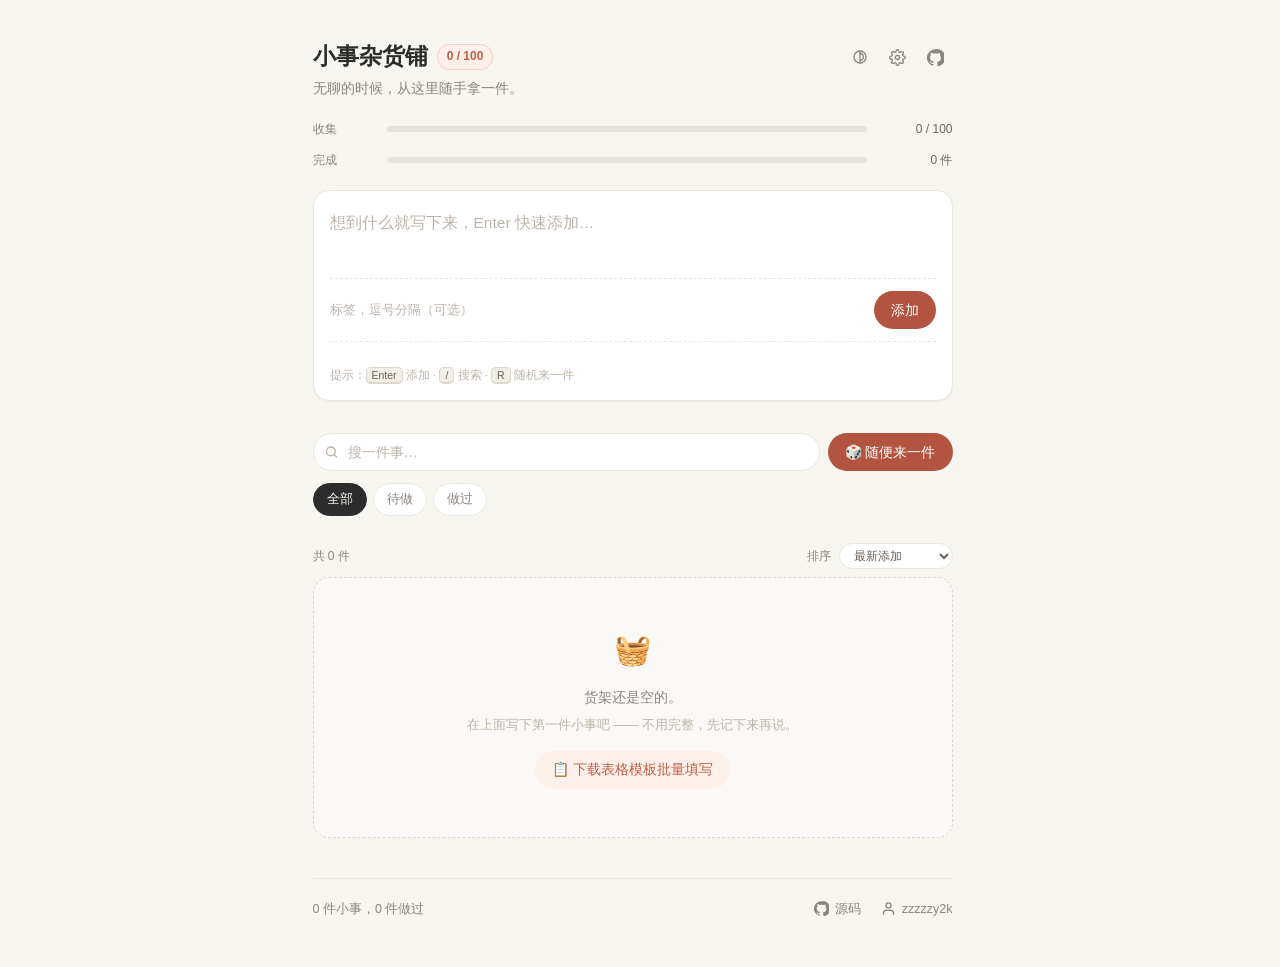
==== index.html @ 2350b3da "feat: 目标数量可自定义 + 表格导入导出 + 暗色模式 + GitHub 链接 - 目标数量不再硬编码 100：点标题旁的数字徽章即可改，1~9999 任意 - 新增表格工作流：CSV 模板下载" ====
<!DOCTYPE html>
<html lang="zh-CN">
<head>
<meta charset="UTF-8">
<meta name="viewport" content="width=device-width, initial-scale=1.0, viewport-fit=cover">
<meta name="color-scheme" content="light dark">
<meta name="theme-color" content="#f7f5f0">
<title>小事杂货铺 · 无聊时做的小事</title>

<!-- 主题预置：必须在样式渲染前执行，否则暗色用户会看到一闪而过的白屏 -->
<script>
(function(){try{
  var t = localStorage.getItem('boring100.theme');
  var dark = t === 'dark' || (t !== 'light' && matchMedia('(prefers-color-scheme: dark)').matches);
  if (dark) document.documentElement.classList.add('dark');
}catch(e){}})();
</script>

<style>
/* ============================================================================
   1. Design Tokens
   ============================================================================ */
:root {
  /* 颜色 —— 亮色（暖米色） */
  --bg:          #f7f5f0;
  --bg-sunk:     #f1eee7;
  --card:        #ffffff;
  --card-2:      #faf8f4;
  --text:        #2c2c2c;
  --text-2:      #6b6259;
  --muted:       #8a8580;
  --faint:       #bcb4a9;
  --accent:      #e07a5f;
  --accent-soft: #fdf0eb;
  --accent-deep: #c25f43;
  --ok:          #6f9b72;
  --danger:      #c2483f;   /* 压深过：原#d0554f 配白字只有 4.12:1，差一点到 AA */
  --danger-soft: #fdf0ef;
  --border:      #ebe6de;
  --border-2:    #ddd6ca;
  --track:       #e8e3da;
  --toast-bg:    #33302c;
  --toast-fg:    #ffffff;
  --toast-link:  #ffb59c;
  --veil:        rgba(44,38,32,.4);
  /* 反白元素专用（选中态 chip）—— 必须是成对的一组，
     暗色下如果直接拿 --text 当背景会变成刺眼的白块 */
  --on-bg:   #2c2c2c;
  --on-fg:   #f7f5f0;
  /* 实心按钮专用：accent 本身太浅（配白字只有 2.95:1，不达 WCAG AA），
     这组是压深后的版本，专供「橙底 + 字」这种反白组合使用 */
  --solid:      #b25440;   /* 亮色下配白字 4.96:1 */
  --solid-hov:  #a04d3a;
  --solid-fg:   #ffffff;

  /* 间距刻度 4 的倍数 */
  --s1: 4px;  --s2: 8px;  --s3: 12px;
  --s4: 16px; --s5: 20px; --s6: 24px;
  --s8: 32px; --s10: 40px; --s12: 48px;

  /* 圆角 */
  --r-sm: 8px; --r-md: 12px; --r-lg: 16px; --r-xl: 22px; --r-full: 999px;

  /* 阴影 */
  --sh-1: 0 1px 2px rgba(60,50,40,.05);
  --sh-2: 0 2px 8px rgba(60,50,40,.06), 0 1px 2px rgba(60,50,40,.04);
  --sh-3: 0 12px 32px rgba(60,50,40,.16), 0 2px 8px rgba(60,50,40,.06);

  /* 动效 */
  --ease: cubic-bezier(.4,0,.2,1);
  --ease-out: cubic-bezier(.16,1,.3,1);
  --t-fast: 120ms;
  --t-mid: 220ms;

  /* 层级 */
  --z-sticky: 20;
  --z-toast: 40;
  --z-modal: 50;

  color-scheme: light;
}

/* 暗色：保持暖调（与亮色同一气质，不是冷灰） */
html.dark {
  --bg:          #171512;
  --bg-sunk:     #1f1c18;
  --card:        #201d19;
  --card-2:      #26221d;
  --text:        #ece7df;
  --text-2:      #b3aa9e;
  --muted:       #8d8479;
  --faint:       #6b635b;
  --accent:      #e08a6d;
  --accent-soft: #3a2620;
  --accent-deep: #f0a184;
  --ok:          #7fb083;
  --danger:      #e07772;
  --danger-soft: #35211f;
  --border:      #2e2a25;
  --border-2:    #3f3a33;
  --track:       #2a2621;
  --toast-bg:    #ede7de;
  --toast-fg:    #24211d;
  --toast-link:  #b8503a;
  --veil:        rgba(10,8,6,.62);
  --on-bg:   #34302a;   /* 选中态：亮色下是墨色；暗色下仍保持深色，
                       只是提亮一档 —— 若直接用近白会变成刺眼的发光块 */
  --on-fg:   #f7f5f0;
  /* 暗色下反白要反过来：浅橙底 + 深色字（7.37:1），
     沿用「白字配亮橙」只有 2.62:1，在深色背景上会发光刺眼 */
  --solid:      #e08a6d;
  --solid-hov:  #ef9b7e;
  --solid-fg:   #241f1a;
  --sh-1: 0 1px 2px rgba(0,0,0,.3);
  --sh-2: 0 2px 10px rgba(0,0,0,.35);
  --sh-3: 0 14px 36px rgba(0,0,0,.55);
  color-scheme: dark;
}

/* ============================================================================
   2. Reset & Base
   ============================================================================ */
*, *::before, *::after { box-sizing: border-box; }
html { scroll-behavior: smooth; -webkit-text-size-adjust: 100%; scrollbar-gutter: stable; }
body {
  margin: 0;
  min-height: 100dvh;
  font-family: -apple-system, BlinkMacSystemFont, "PingFang SC", "Hiragino Sans GB",
               "Microsoft YaHei", "Segoe UI", Roboto, sans-serif;
  font-size: 15px;
  line-height: 1.6;
  color: var(--text);
  background: var(--bg);
  -webkit-font-smoothing: antialiased;
  overscroll-behavior-y: contain;
  transition: background-color var(--t-mid) var(--ease), color var(--t-mid) var(--ease);
}
button, input, textarea, select { font: inherit; color: inherit; }
button { cursor: pointer; border: none; background: none; }
a { color: var(--accent-deep); text-decoration: none; }
a:hover { text-decoration: underline; text-underline-offset: 2px; }
ul, ol { list-style: none; margin: 0; padding: 0; }
h1, h2, h3, p { margin: 0; }
:focus-visible { outline: 2px solid var(--accent); outline-offset: 2px; border-radius: var(--r-sm); }
::selection { background: var(--accent-soft); color: var(--accent-deep); }

.app { max-width: 680px; margin: 0 auto; padding: 0 var(--s5) calc(var(--s12) + env(safe-area-inset-bottom)); }
.hidden-file { display: none; }

/* ============================================================================
   3. Header
   ============================================================================ */
header { padding: var(--s10) 0 var(--s5); }
.topbar { display: flex; align-items: center; gap: var(--s3); }
.brand { display: flex; align-items: center; gap: var(--s2); flex-wrap: wrap; min-width: 0; }
h1 { font-size: 23px; font-weight: 650; letter-spacing: .01em; line-height: 1.3; }

.badge {
  font-size: 12px; font-weight: 600; color: var(--accent-deep);
  background: var(--accent-soft);
  border: 1px solid color-mix(in srgb, var(--accent) 25%, transparent);
  padding: 2px 9px; border-radius: var(--r-full);
  transition: all var(--t-fast) var(--ease);
}
.badge:hover { border-color: var(--accent); transform: translateY(-1px); }

.topbar-actions { margin-left: auto; display: flex; align-items: center; gap: 4px; flex-shrink: 0; }
.icon-btn {
  width: 34px; height: 34px; border-radius: var(--r-sm);
  display: inline-flex; align-items: center; justify-content: center;
  color: var(--muted);
  transition: all var(--t-fast) var(--ease);
}
.icon-btn:hover { background: var(--bg-sunk); color: var(--text); text-decoration: none; }
.icon-btn svg { display: block; }

.sub { color: var(--muted); font-size: 13.5px; margin-top: var(--s1); }

.stats { margin-top: var(--s5); display: flex; flex-direction: column; gap: var(--s3); }
.stat-row { display: flex; align-items: center; gap: var(--s3); }
.stat-label { font-size: 12px; color: var(--muted); width: 62px; flex-shrink: 0; letter-spacing: .02em; }
.track { flex: 1; height: 6px; background: var(--track); border-radius: var(--r-full); overflow: hidden; }
.fill { height: 100%; width: 0; border-radius: var(--r-full); transition: width 600ms var(--ease-out); }
.fill.collect { background: linear-gradient(90deg, var(--accent), color-mix(in srgb, var(--accent) 55%, #eda07f)); }
.fill.finish  { background: var(--ok); }
.stat-num { font-size: 12px; color: var(--text-2); width: 74px; flex-shrink: 0; text-align: right; font-variant-numeric: tabular-nums; }

/* ============================================================================
   4. Composer
   ============================================================================ */
.composer {
  background: var(--card); border: 1px solid var(--border);
  border-radius: var(--r-lg); padding: var(--s4); box-shadow: var(--sh-1);
}
.composer textarea {
  width: 100%; border: none; background: transparent; resize: none;
  font-size: 15.5px; line-height: 1.55; padding: var(--s1) 0;
  min-height: 52px; max-height: 160px; outline: none;
}
.composer textarea::placeholder { color: var(--faint); }
.composer-foot {
  display: flex; align-items: center; gap: var(--s2);
  border-top: 1px dashed var(--border); padding-top: var(--s3);
  margin-top: var(--s2); flex-wrap: wrap;
}
.composer input[type=text] {
  flex: 1; min-width: 140px; border: none; background: transparent;
  font-size: 13px; color: var(--text-2); outline: none; padding: 6px 0;
}
.composer input[type=text]::placeholder { color: var(--faint); }
.hint { font-size: 11.5px; color: var(--faint); margin-top: var(--s3); }
.hint kbd {
  font: inherit; font-size: 10.5px; background: var(--bg-sunk);
  border: 1px solid var(--border-2); border-bottom-width: 2px;
  border-radius: 5px; padding: 1px 5px; color: var(--text-2);
}

.quick-tags {
  display: flex; gap: 6px; flex-wrap: wrap;
  margin-top: var(--s3); padding-top: var(--s3); border-top: 1px dashed var(--border);
}
.quick-tags .qt-label { font-size: 11.5px; color: var(--faint); align-self: center; }
.qt {
  font-size: 12px; color: var(--text-2); background: var(--bg-sunk);
  border: 1px solid transparent; border-radius: var(--r-full);
  padding: 3px 10px; transition: all var(--t-fast) var(--ease);
}
.qt:hover { background: var(--accent-soft); color: var(--accent-deep); border-color: color-mix(in srgb, var(--accent) 30%, transparent); }

/* ============================================================================
   5. Toolbar & Filters
   ============================================================================ */
.toolbar {
  position: sticky; top: 0; z-index: var(--z-sticky);
  background: var(--bg);
  background: color-mix(in srgb, var(--bg) 90%, transparent);
  backdrop-filter: blur(12px);
  margin: var(--s5) calc(var(--s5) * -1) 0;
  padding: var(--s3) var(--s5);
  border-bottom: 1px solid transparent;
  transition: border-color var(--t-mid) var(--ease);
}
.toolbar.stuck { border-bottom-color: var(--border); }
.toolbar-row { display: flex; gap: var(--s2); align-items: center; }

.search-wrap { position: relative; flex: 1; min-width: 0; }
.search-wrap svg { position: absolute; left: 11px; top: 50%; transform: translateY(-50%); color: var(--faint); pointer-events: none; }
#search {
  width: 100%; height: 38px; padding: 0 var(--s3) 0 34px;
  border-radius: var(--r-full); border: 1px solid var(--border);
  background: var(--card); font-size: 14px; outline: none;
  transition: border-color var(--t-fast) var(--ease), box-shadow var(--t-fast) var(--ease);
}
#search:focus { border-color: var(--accent); box-shadow: 0 0 0 3px var(--accent-soft); }
#search::placeholder { color: var(--faint); }

.btn {
  min-height: 38px; padding: 0 var(--s4); border-radius: var(--r-full);
  font-size: 14px; background: var(--bg-sunk); color: var(--text-2);
  border: 1px solid transparent;
  transition: all var(--t-fast) var(--ease); white-space: nowrap;
}
.btn:hover { background: color-mix(in srgb, var(--bg-sunk) 70%, var(--border)); }
.btn.primary { background: var(--solid); color: var(--solid-fg); }
.btn.primary:hover { background: var(--solid-hov); }
.btn.ghost { background: transparent; border-color: var(--border); }
.btn.ghost:hover { background: var(--card); border-color: var(--accent); color: var(--accent-deep); }
.btn.accent { background: var(--accent-soft); color: var(--accent-deep); }
.btn.accent:hover { background: color-mix(in srgb, var(--accent) 22%, transparent); }
.btn.danger { background: var(--danger); color: var(--solid-fg); }
.btn.danger:hover { filter: brightness(1.08); }
.btn.wide { width: 100%; }

.filters { display: flex; gap: 6px; margin-top: var(--s3); overflow-x: auto; scrollbar-width: none; padding-bottom: 2px; }
.filters::-webkit-scrollbar { display: none; }
.chip {
  flex-shrink: 0; padding: 5px 13px; border-radius: var(--r-full);
  font-size: 13px; background: var(--card);
  border: 1px solid var(--border); color: var(--muted);
  transition: all var(--t-fast) var(--ease);
}
.chip:hover { border-color: var(--accent); color: var(--accent-deep); }
.chip.active { background: var(--on-bg); border-color: var(--on-bg); color: var(--on-fg); font-weight: 500; }
.chip .cnt { opacity: .55; margin-left: 4px; font-size: 11.5px; font-variant-numeric: tabular-nums; }

.sort-row {
  display: flex; align-items: center; gap: var(--s2);
  margin: var(--s3) 0 var(--s2); font-size: 12px; color: var(--muted);
}
#sort {
  border: 1px solid var(--border); background: var(--card);
  border-radius: var(--r-full); padding: 4px 10px; font-size: 12px;
  color: var(--text-2); outline: none; cursor: pointer;
}

/* ============================================================================
   6. List & Card
   ============================================================================ */
#list { display: flex; flex-direction: column; gap: var(--s2); }
.card {
  display: flex; gap: var(--s3); align-items: flex-start;
  padding: var(--s4);
  background: var(--card); border: 1px solid var(--border);
  border-radius: var(--r-md); box-shadow: var(--sh-1);
  transition: box-shadow var(--t-mid) var(--ease), border-color var(--t-mid) var(--ease), opacity var(--t-mid) var(--ease);
  animation: cardIn var(--t-mid) var(--ease-out) both;
}
@keyframes cardIn { from { opacity: 0; transform: translateY(5px); } to { opacity: 1; transform: none; } }
.card:hover { box-shadow: var(--sh-2); border-color: var(--border-2); }
.card.done { opacity: .72; }
.card.done:hover { opacity: 1; }

/* 勾选圈：视觉 22px，::before 把热区撑到 44px */
.check {
  position: relative; flex-shrink: 0;
  width: 22px; height: 22px; margin: 1px 0 0 -1px;
  border-radius: 50%; border: 1.5px solid var(--border-2);
  display: flex; align-items: center; justify-content: center;
  color: transparent; transition: all var(--t-fast) var(--ease);
}
.check::before { content: ''; position: absolute; inset: -11px; border-radius: 50%; }
.check:hover { border-color: var(--accent); background: var(--accent-soft); }
.check:active { transform: scale(.9); }
.card.done .check { background: var(--solid); border-color: var(--solid); color: var(--solid-fg); }

.card .body { flex: 1; min-width: 0; }
.card .text { font-size: 15px; word-break: break-word; line-height: 1.55; }
.card.done .text { color: var(--faint); text-decoration: line-through; text-decoration-thickness: 1px; }

.meta { display: flex; align-items: center; gap: 6px; flex-wrap: wrap; margin-top: 7px; }
.tag { font-size: 11.5px; color: var(--text-2); background: var(--bg-sunk); padding: 2px 8px; border-radius: 6px; }
.tag.stat { color: var(--accent-deep); background: var(--accent-soft); }

.edit-row { display: flex; flex-direction: column; gap: var(--s2); }
.edit-row textarea, .edit-row input {
  width: 100%; padding: 9px 11px; border-radius: var(--r-sm);
  border: 1px solid var(--accent); background: var(--card-2);
  font-size: 15px; outline: none; resize: none;
}
.edit-actions { display: flex; gap: var(--s2); }
.mini-btn {
  min-height: 30px; padding: 0 12px; border-radius: var(--r-full); font-size: 12.5px;
  border: 1px solid var(--border); background: var(--card); color: var(--text-2);
  transition: all var(--t-fast) var(--ease);
}
.mini-btn:hover { background: var(--bg-sunk); }
.mini-btn.primary { background: var(--solid); border-color: var(--solid); color: var(--solid-fg); }
.mini-btn.primary:hover { background: var(--solid-hov); }

.note { margin-top: var(--s3); font-size: 13px; line-height: 1.55; cursor: pointer; border-radius: var(--r-sm); word-break: break-word; }
.note.ph { color: var(--faint); padding: 2px 0; }
.note.ph:hover { color: var(--accent); }
.note.has { color: var(--text-2); background: var(--card-2); padding: 9px 12px; border-left: 2px solid var(--accent); white-space: pre-wrap; }

.acts { display: flex; flex-direction: column; gap: 2px; flex-shrink: 0; }
.act {
  position: relative; width: 30px; height: 30px; border-radius: var(--r-sm);
  display: flex; align-items: center; justify-content: center;
  color: var(--faint); opacity: 0; transition: all var(--t-fast) var(--ease);
}
.act:hover { background: var(--bg-sunk); color: var(--text-2); }
.act.del:hover { background: var(--danger-soft); color: var(--danger); }
.card:hover .act, .card:focus-within .act { opacity: 1; }
@media (hover: none) { .act { opacity: .45; } }

.empty {
  text-align: center; padding: var(--s12) var(--s5); color: var(--muted);
  border: 1px dashed var(--border-2); border-radius: var(--r-lg);
  background: color-mix(in srgb, var(--card) 45%, transparent);
}
.empty .emoji { font-size: 30px; display: block; margin-bottom: var(--s3); }
.empty p { font-size: 14px; }
.empty .small { font-size: 12.5px; color: var(--faint); margin-top: 6px; }
.empty button { margin-top: var(--s4); }

/* ============================================================================
   7. Modal
   ============================================================================ */
.overlay {
  position: fixed; inset: 0; z-index: var(--z-modal);
  background: var(--veil); backdrop-filter: blur(3px);
  display: none; align-items: center; justify-content: center; padding: var(--s5);
}
.overlay.show { display: flex; animation: fadeIn var(--t-mid) var(--ease) both; }
@keyframes fadeIn { from { opacity: 0 } to { opacity: 1 } }
.modal {
  width: 100%; max-width: 400px; background: var(--card);
  border-radius: var(--r-xl); padding: var(--s6);
  box-shadow: var(--sh-3); animation: pop 280ms var(--ease-out) both;
  max-height: 85dvh; overflow-y: auto;
}
.modal.wide { max-width: 460px; }
@keyframes pop { from { opacity: 0; transform: scale(.94) translateY(8px); } to { opacity: 1; transform: none; } }
.modal .eyebrow { font-size: 11.5px; letter-spacing: .1em; color: var(--accent); text-transform: uppercase; margin-bottom: var(--s3); font-weight: 600; }
.modal h2 { font-size: 19px; line-height: 1.45; font-weight: 600; margin-bottom: var(--s4); word-break: break-word; }
.modal-actions { display: flex; gap: var(--s2); margin-top: var(--s5); flex-wrap: wrap; }
.modal-actions .btn { flex: 1; min-width: 88px; }

.modal textarea {
  width: 100%; padding: var(--s3); border-radius: var(--r-md);
  border: 1px solid var(--border); background: var(--bg);
  font-size: 14px; resize: vertical; outline: none; line-height: 1.6;
}
.modal textarea:focus { border-color: var(--accent); background: var(--card); box-shadow: 0 0 0 3px var(--accent-soft); }

/* 设置项 */
.field { margin-bottom: var(--s5); }
.field > label { display: block; font-size: 12.5px; color: var(--muted); margin-bottom: var(--s2); font-weight: 500; }
.field .tip { font-size: 11.5px; color: var(--faint); margin-top: 6px; line-height: 1.6; }
.field .tip code { background: var(--bg-sunk); padding: 1px 5px; border-radius: 4px; font-size: 11px; }
.field input[type=number], .field select {
  width: 100%; padding: 10px var(--s3); border-radius: var(--r-sm);
  border: 1px solid var(--border); background: var(--bg);
  font-size: 15px; outline: none;
}
.field input:focus, .field select:focus { border-color: var(--accent); box-shadow: 0 0 0 3px var(--accent-soft); }

.seg { display: flex; gap: 4px; background: var(--bg-sunk); padding: 3px; border-radius: var(--r-sm); }
.seg button {
  flex: 1; min-height: 32px; border-radius: 6px; font-size: 13px; color: var(--muted);
  transition: all var(--t-fast) var(--ease);
}
.seg button.on { background: var(--on-bg); color: var(--on-fg); font-weight: 500; }

.data-actions { display: grid; grid-template-columns: 1fr 1fr; gap: var(--s2); }

/* ============================================================================
   8. Toast
   ============================================================================ */
.toast-wrap {
  position: fixed; left: 50%; bottom: calc(var(--s6) + env(safe-area-inset-bottom));
  transform: translateX(-50%); z-index: var(--z-toast);
  display: flex; flex-direction: column; gap: var(--s2); align-items: center;
  pointer-events: none; width: max-content; max-width: calc(100vw - 32px);
}
.toast {
  display: flex; align-items: center; gap: var(--s3);
  background: var(--toast-bg); color: var(--toast-fg); font-size: 13.5px;
  padding: 11px var(--s4); border-radius: var(--r-full);
  box-shadow: var(--sh-3); pointer-events: auto;
  animation: toastIn 260ms var(--ease-out) both; max-width: 100%;
}
.toast.out { animation: toastOut 200ms var(--ease) both; }
@keyframes toastIn  { from { opacity: 0; transform: translateY(14px); } to { opacity: 1; transform: none; } }
@keyframes toastOut { to { opacity: 0; transform: translateY(10px); } }
.toast .undo { color: var(--toast-link); font-weight: 600; font-size: 13.5px; padding: 2px 4px; flex-shrink: 0; }
.toast .undo:hover { text-decoration: underline; }

/* ============================================================================
   9. Footer
   ============================================================================ */
footer {
  margin-top: var(--s10); padding-top: var(--s5);
  border-top: 1px solid var(--border);
  display: flex; align-items: center; gap: var(--s3) var(--s5); flex-wrap: wrap;
  font-size: 12.5px; color: var(--muted);
}
footer .spacer { flex: 1; }
footer .flink { display: inline-flex; align-items: center; gap: 6px; color: var(--muted); }
footer .flink:hover { color: var(--accent-deep); text-decoration: none; }
footer .flink svg { width: 15px; height: 15px; }

/* ============================================================================
   10. Responsive
   ============================================================================ */
@media (max-width: 560px) {
  body { font-size: 14.5px; }
  .app { padding-left: var(--s4); padding-right: var(--s4); }
  header { padding: var(--s8) 0 var(--s4); }
  h1 { font-size: 20px; }
  .toolbar { margin-left: calc(var(--s4) * -1); margin-right: calc(var(--s4) * -1); padding-left: var(--s4); padding-right: var(--s4); }
  .toolbar-row { flex-wrap: wrap; }
  .search-wrap { flex: 1 1 100%; order: -1; }
  .toolbar-row .btn { flex: 1; }
  .stat-label { width: 52px; }
  .stat-num { width: 66px; }
  .card { padding: var(--s3); gap: var(--s2); }
  .modal { padding: var(--s5); }
  .data-actions { grid-template-columns: 1fr; }
}

/* ============================================================================
   11. A11y
   ============================================================================ */
@media (prefers-reduced-motion: reduce) {
  html { scroll-behavior: auto; }
  *, *::before, *::after {
    animation-duration: .01ms !important;
    animation-iteration-count: 1 !important;
    transition-duration: .01ms !important;
  }
}
</style>
</head>
<body>
<div class="app">

  <!-- ============ Header ============ -->
  <header>
    <div class="topbar">
      <div class="brand">
        <h1>小事杂货铺</h1>
        <button class="badge" id="badge" title="点击修改目标数量" aria-label="已收集数量，点击可修改目标数量">0 / 100</button>
      </div>
      <div class="topbar-actions">
        <button class="icon-btn" id="themeBtn" title="切换主题" aria-label="切换主题"></button>
        <button class="icon-btn" id="settingsBtn" title="设置" aria-label="设置">
          <svg width="17" height="17" viewBox="0 0 24 24" fill="none" stroke="currentColor" stroke-width="1.9" stroke-linecap="round" stroke-linejoin="round" aria-hidden="true">
            <circle cx="12" cy="12" r="3"></circle>
            <path d="M19.4 15a1.65 1.65 0 0 0 .33 1.82l.06.06a2 2 0 1 1-2.83 2.83l-.06-.06a1.65 1.65 0 0 0-1.82-.33 1.65 1.65 0 0 0-1 1.51V21a2 2 0 1 1-4 0v-.09A1.65 1.65 0 0 0 9 19.4a1.65 1.65 0 0 0-1.82.33l-.06.06a2 2 0 1 1-2.83-2.83l.06-.06a1.65 1.65 0 0 0 .33-1.82 1.65 1.65 0 0 0-1.51-1H3a2 2 0 1 1 0-4h.09A1.65 1.65 0 0 0 4.6 9a1.65 1.65 0 0 0-.33-1.82l-.06-.06a2 2 0 1 1 2.83-2.83l.06.06A1.65 1.65 0 0 0 9 4.6a1.65 1.65 0 0 0 1-1.51V3a2 2 0 1 1 4 0v.09a1.65 1.65 0 0 0 1 1.51 1.65 1.65 0 0 0 1.82-.33l.06-.06a2 2 0 1 1 2.83 2.83l-.06.06A1.65 1.65 0 0 0 19.4 9V9a1.65 1.65 0 0 0 1.51 1H21a2 2 0 1 1 0 4h-.09a1.65 1.65 0 0 0-1.51 1z"></path>
          </svg>
        </button>
        <a class="icon-btn" id="ghLink" href="https://github.com/zzzzzy2k" target="_blank" rel="noopener" title="GitHub · zzzzzy2k" aria-label="我的 GitHub 主页">
          <svg width="17" height="17" viewBox="0 0 24 24" fill="currentColor" aria-hidden="true">
            <path d="M12 .3a12 12 0 0 0-3.8 23.4c.6.1.8-.3.8-.6v-2c-3.3.7-4-1.6-4-1.6-.6-1.4-1.4-1.8-1.4-1.8-1-.7.1-.7.1-.7 1.2.1 1.8 1.2 1.8 1.2 1.1 1.8 2.8 1.3 3.5 1 .1-.8.4-1.3.8-1.6-2.7-.3-5.5-1.3-5.5-5.9 0-1.3.5-2.4 1.2-3.2-.1-.3-.5-1.5.1-3.2 0 0 1-.3 3.3 1.2a11.5 11.5 0 0 1 6 0C17.3 5.6 18.3 6 18.3 6c.6 1.7.2 2.9.1 3.2.8.8 1.2 1.9 1.2 3.2 0 4.6-2.8 5.6-5.5 5.9.4.4.7 1 .8 2.2v3.3c0 .3.2.7.8.6A12 12 0 0 0 12 .3"></path>
          </svg>
        </a>
      </div>
    </div>
    <p class="sub">无聊的时候，从这里随手拿一件。</p>

    <div class="stats">
      <div class="stat-row">
        <span class="stat-label">收集</span>
        <div class="track"><div class="fill collect" id="fillCollect"></div></div>
        <span class="stat-num" id="numCollect">0 / 100</span>
      </div>
      <div class="stat-row">
        <span class="stat-label">完成</span>
        <div class="track"><div class="fill finish" id="fillFinish"></div></div>
        <span class="stat-num" id="numFinish">0 件</span>
      </div>
    </div>
  </header>

  <!-- ============ Composer ============ -->
  <section class="composer" aria-label="添加小事">
    <textarea id="newText" rows="2" placeholder="想到什么就写下来，Enter 快速添加…" aria-label="小事内容"></textarea>
    <div class="composer-foot">
      <input type="text" id="newTags" placeholder="标签，逗号分隔（可选）" aria-label="标签">
      <button class="btn primary" id="addBtn">添加</button>
    </div>
    <div class="quick-tags" id="quickTags"></div>
    <p class="hint">提示：<kbd>Enter</kbd> 添加 · <kbd>/</kbd> 搜索 · <kbd>R</kbd> 随机来一件</p>
  </section>

  <!-- ============ Toolbar ============ -->
  <div class="toolbar" id="toolbar">
    <div class="toolbar-row">
      <div class="search-wrap">
        <svg width="15" height="15" viewBox="0 0 24 24" fill="none" stroke="currentColor" stroke-width="2.2" stroke-linecap="round" aria-hidden="true">
          <circle cx="11" cy="11" r="7"></circle><path d="M20 20l-3.5-3.5"></path>
        </svg>
        <input type="text" id="search" placeholder="搜一件事…" aria-label="搜索">
      </div>
      <button class="btn primary" id="randomBtn" title="随机来一件 (R)">🎲 随便来一件</button>
    </div>
    <div class="filters" id="filters" role="tablist" aria-label="筛选"></div>
  </div>

  <!-- ============ Sort ============ -->
  <div class="sort-row">
    <span id="listCount">共 0 件</span>
    <span style="flex:1"></span>
    <label for="sort">排序</label>
    <select id="sort" aria-label="排序方式">
      <option value="new">最新添加</option>
      <option value="old">最早添加</option>
      <option value="todo">未做优先</option>
      <option value="done">做过的排后面</option>
    </select>
  </div>

  <!-- ============ List ============ -->
  <ul id="list"></ul>

  <!-- ============ Footer ============ -->
  <footer>
    <span id="footStat">0 件小事，0 件做过</span>
    <span class="spacer"></span>
    <a class="flink" id="footRepo" href="https://github.com/zzzzzy2k/boring-hundred" target="_blank" rel="noopener">
      <svg viewBox="0 0 24 24" fill="currentColor" aria-hidden="true"><path d="M12 .3a12 12 0 0 0-3.8 23.4c.6.1.8-.3.8-.6v-2c-3.3.7-4-1.6-4-1.6-.6-1.4-1.4-1.8-1.4-1.8-1-.7.1-.7.1-.7 1.2.1 1.8 1.2 1.8 1.2 1.1 1.8 2.8 1.3 3.5 1 .1-.8.4-1.3.8-1.6-2.7-.3-5.5-1.3-5.5-5.9 0-1.3.5-2.4 1.2-3.2-.1-.3-.5-1.5.1-3.2 0 0 1-.3 3.3 1.2a11.5 11.5 0 0 1 6 0C17.3 5.6 18.3 6 18.3 6c.6 1.7.2 2.9.1 3.2.8.8 1.2 1.9 1.2 3.2 0 4.6-2.8 5.6-5.5 5.9.4.4.7 1 .8 2.2v3.3c0 .3.2.7.8.6A12 12 0 0 0 12 .3"/></svg>
      源码
    </a>
    <a class="flink" href="https://github.com/zzzzzy2k" target="_blank" rel="noopener">
      <svg viewBox="0 0 24 24" fill="none" stroke="currentColor" stroke-width="2" stroke-linecap="round" stroke-linejoin="round" aria-hidden="true">
        <path d="M20 21v-2a4 4 0 0 0-4-4H8a4 4 0 0 0-4 4v2"></path><circle cx="12" cy="7" r="4"></circle>
      </svg>
      zzzzzy2k
    </a>
  </footer>

</div>

<!-- ============ 随机抽一件 ============ -->
<div class="overlay" id="randomOverlay" role="dialog" aria-modal="true" aria-labelledby="randomText">
  <div class="modal">
    <div class="eyebrow">不如就做这件</div>
    <h2 id="randomText"></h2>
    <div class="meta" id="randomMeta"></div>
    <div class="modal-actions">
      <button class="btn ghost" id="randomClose">关掉</button>
      <button class="btn ghost" id="randomAgain">换一个</button>
      <button class="btn primary" id="randomDone">我做完啦</button>
    </div>
  </div>
</div>

<!-- ============ 写点什么 ============ -->
<div class="overlay" id="noteOverlay" role="dialog" aria-modal="true" aria-labelledby="noteItemText">
  <div class="modal">
    <div class="eyebrow">做完啦 🎉</div>
    <h2 id="noteItemText"></h2>
    <textarea id="noteInput" rows="4" placeholder="写点感受？以后翻回来看会很有意思（可留空）" aria-label="感受"></textarea>
    <div class="modal-actions">
      <button class="btn ghost" id="noteCancel">取消</button>
      <button class="btn primary" id="noteSave">保存</button>
    </div>
  </div>
</div>

<!-- ============ 确认删除 ============ -->
<div class="overlay" id="delOverlay" role="dialog" aria-modal="true" aria-labelledby="delText">
  <div class="modal">
    <div class="eyebrow">确认删除</div>
    <h2 id="delText"></h2>
    <div class="modal-actions">
      <button class="btn ghost" id="delCancel">留着</button>
      <button class="btn danger" id="delOk">删掉</button>
    </div>
  </div>
</div>

<!-- ============ 设置 ============ -->
<div class="overlay" id="settingsOverlay" role="dialog" aria-modal="true" aria-labelledby="settingsTitle">
  <div class="modal wide">
    <div class="eyebrow">设置</div>
    <h2 id="settingsTitle">慢慢来，按你的节奏</h2>

    <div class="field">
      <label for="goalInput">目标数量</label>
      <input type="number" id="goalInput" min="1" max="9999" step="1" inputmode="numeric">
      <p class="tip">100 只是默认值，写 30 也行、写 1000 也行。点标题旁的数字可以直接改。</p>
    </div>

    <div class="field">
      <label>主题外观</label>
      <div class="seg" id="themeSeg" role="group" aria-label="主题外观">
        <button type="button" data-theme="auto">跟随系统</button>
        <button type="button" data-theme="light">亮色</button>
        <button type="button" data-theme="dark">暗色</button>
      </div>
    </div>

    <div class="field">
      <label>表格与备份</label>
      <div class="data-actions">
        <button class="btn accent" id="tplBtn">下载表格模板</button>
        <button class="btn accent" id="csvOutBtn">导出为 CSV</button>
        <button class="btn ghost" id="csvInBtn">导入表格</button>
        <button class="btn ghost" id="jsonOutBtn">导出完整备份</button>
        <button class="btn ghost" id="jsonInBtn">从备份导入</button>
        <button class="btn ghost" id="wipeBtn">清空全部数据</button>
      </div>
      <p class="tip">表格支持 <code>.csv</code>（Excel / WPS 双击即开）和 <code>.xlsx</code>。数据只存在这台浏览器里，导出一份留着更安心。</p>
    </div>

    <div class="modal-actions">
      <button class="btn ghost" id="settingsClose">关闭</button>
      <button class="btn primary" id="settingsOk">完成</button>
    </div>
  </div>
</div>

<!-- ============ 导入方式选择 ============ -->
<div class="overlay" id="importOverlay" role="dialog" aria-modal="true" aria-labelledby="importTitle">
  <div class="modal">
    <div class="eyebrow">导入表格</div>
    <h2 id="importTitle">读取完成</h2>
    <p style="color:var(--muted);font-size:13.5px;line-height:1.65" id="importDetail"></p>
    <div class="modal-actions" style="flex-direction:column">
      <button class="btn primary wide" id="importMerge">合并进现有货架</button>
      <button class="btn ghost wide" id="importReplace">清空后只留这次的</button>
      <button class="btn ghost wide" id="importCancel">取消</button>
    </div>
  </div>
</div>

<div class="toast-wrap" id="toastWrap" aria-live="polite" aria-atomic="true"></div>

<script>
/* ============================================================================
   小事杂货铺 —— 无聊时做的小事
   单文件应用：HTML + CSS + JS，无任何依赖，双击即可打开。
   数据存在浏览器 localStorage，可导出 CSV / XLSX / JSON 备份。
   ============================================================================ */
(function () {
  'use strict';

  var KEY = 'boring100.v2';
  var THEME_KEY = 'boring100.theme';
  var REPO_URL = 'https://github.com/zzzzzy2k/boring-hundred';
  var GH_URL = 'https://github.com/zzzzzy2k';
  var DEFAULT_GOAL = 100;

  var $ = function (id) { return document.getElementById(id); };

  /* ==================================================================
     1. 工具函数
     ================================================================== */
  function uid() { return Date.now().toString(36) + Math.random().toString(36).slice(2, 7); }

  function esc(s) {
    return String(s).replace(/[&<>"']/g, function (c) {
      return { '&': '&amp;', '<': '&lt;', '>': '&gt;', '"': '&quot;', "'": '&#39;' }[c];
    });
  }

  function parseTags(str) {
    var out = [];
    String(str == null ? '' : str).split(/[,，、;；\s]+/).forEach(function (s) {
      s = s.trim();
      if (s && out.indexOf(s) === -1) out.push(s);
    });
    return out;
  }

  function pad2(n) { return String(n).padStart(2, '0'); }

  function today() {
    var d = new Date();
    return d.getFullYear() + '-' + pad2(d.getMonth() + 1) + '-' + pad2(d.getDate());
  }

  function dayDiff(dateStr) {
    if (!dateStr) return 9999;
    var a = new Date(String(dateStr).slice(0, 10) + 'T00:00:00');
    var b = new Date(today() + 'T00:00:00');
    if (isNaN(a.getTime())) return 9999;
    return Math.round((b - a) / 86400000);
  }

  /** 把各种日期写法统一成 YYYY-MM-DD；认不出来就返回 '' */
  function normDate(v) {
    v = String(v == null ? '' : v).trim();
    if (!v) return '';
    var m = v.match(/(\d{4})\s*[-/年.]\s*(\d{1,2})\s*[-/月.]\s*(\d{1,2})/);
    if (m) return m[1] + '-' + pad2(+m[2]) + '-' + pad2(+m[3]);
    if (/^\d{5}$/.test(v)) {                 // Excel 序列号
      var d = new Date(Date.UTC(1899, 11, 30) + (+v) * 86400000);
      if (!isNaN(d.getTime())) return d.getUTCFullYear() + '-' + pad2(d.getUTCMonth() + 1) + '-' + pad2(d.getUTCDate());
    }
    var t = Date.parse(v);
    if (!isNaN(t)) { var e = new Date(t); return e.getFullYear() + '-' + pad2(e.getMonth() + 1) + '-' + pad2(e.getDate()); }
    return '';
  }

  function normBool(v) {
    v = String(v == null ? '' : v).trim().toLowerCase();
    return ['是', 'y', 'yes', 'true', '1', '√', '✓', 'x', 'done', '完成'].indexOf(v) !== -1;
  }

  /* ==================================================================
     2. 数据层
     ================================================================== */
  function normalize(arr) {
    if (!Array.isArray(arr)) return null;
    return arr.filter(function (x) { return x && typeof x.text === 'string' && x.text.trim(); })
      .map(function (x) {
        return {
          id: x.id || uid(),
          text: String(x.text).trim(),
          tags: Array.isArray(x.tags) ? x.tags.map(String).filter(Boolean) : [],
          done: !!x.done,
          note: typeof x.note === 'string' ? x.note : '',
          doneDate: normDate(x.doneDate),
          createdAt: Number(x.createdAt) || Date.now()
        };
      });
  }

  function load() {
    var empty = { items: [], goal: DEFAULT_GOAL };
    try {
      var raw = localStorage.getItem(KEY);
      if (!raw) return empty;
      var d = JSON.parse(raw);
      var list = Array.isArray(d) ? normalize(d) : normalize(d.items);   // 兼容早期纯数组格式
      if (!list) return empty;
      var g = (!Array.isArray(d) && +d.goal >= 1) ? Math.floor(d.goal) : DEFAULT_GOAL;
      return { items: list, goal: g };
    } catch (e) {
      return empty;
    }
  }

  var loaded = load();
  var items = loaded.items;
  var goal = loaded.goal;

  var saveTimer = null;
  function save() {
    clearTimeout(saveTimer);
    saveTimer = setTimeout(function () {
      try { localStorage.setItem(KEY, JSON.stringify({ v: 2, goal: goal, items: items })); }
      catch (e) { toast('保存失败，可能是浏览器存储满了'); }
    }, 120);
  }

  var ui = { filter: 'all', tag: null, search: '', sort: 'new' };
  var editingId = null, randomId = null, noteId = null, delId = null, lastFocus = null;
  var pendingImport = null;
  var replaceArmed = false, replaceTimer = null;   // 「清空后导入」的二次确认状态

  /* ==================================================================
     3. Toast
     ================================================================== */
  function toast(msg, undoFn) {
    var el = document.createElement('div');
    el.className = 'toast';
    el.innerHTML = '<span>' + esc(msg) + '</span>';
    if (undoFn) {
      var u = document.createElement('button');
      u.className = 'undo';
      u.textContent = '撤销';
      u.onclick = function () { undoFn(); dismiss(); };
      el.appendChild(u);
    }
    $('toastWrap').appendChild(el);
    var timer = setTimeout(dismiss, undoFn ? 5200 : 2800);
    function dismiss() {
      clearTimeout(timer);
      if (!el.parentNode) return;
      el.classList.add('out');
      setTimeout(function () { if (el.parentNode) el.remove(); }, 220);
    }
  }

  /* ==================================================================
     4. 计算
     ================================================================== */
  function find(id) {
    for (var i = 0; i < items.length; i++) if (items[i].id === id) return items[i];
    return null;
  }
  function doneCount() { return items.filter(function (i) { return i.done; }).length; }
  function countTag(t) {
    var n = 0;
    items.forEach(function (i) { if (i.tags.indexOf(t) !== -1) n++; });
    return n;
  }
  function allTags() {
    var map = {};
    items.forEach(function (i) { i.tags.forEach(function (t) { map[t] = (map[t] || 0) + 1; }); });
    return Object.keys(map).sort(function (a, b) { return map[b] - map[a] || a.localeCompare(b, 'zh'); });
  }

  function visibleItems() {
    var q = ui.search.trim().toLowerCase();
    var list = items.filter(function (i) {
      if (ui.filter === 'todo' && i.done) return false;
      if (ui.filter === 'done' && !i.done) return false;
      if (ui.tag && i.tags.indexOf(ui.tag) === -1) return false;
      if (q && (i.text + ' ' + i.tags.join(' ') + ' ' + i.note).toLowerCase().indexOf(q) === -1) return false;
      return true;
    });
    list.sort(function (a, b) {
      switch (ui.sort) {
        case 'old':  return a.createdAt - b.createdAt;
        case 'todo': return (a.done - b.done) || (b.createdAt - a.createdAt);
        case 'done': return (b.done - a.done) || (b.createdAt - a.createdAt);
        default:     return b.createdAt - a.createdAt;
      }
    });
    return list;
  }

  /* ==================================================================
     5. 渲染
     ================================================================== */
  function render() { renderStats(); renderFilters(); renderQuickTags(); renderList(); }

  function renderStats() {
    var total = items.length, done = doneCount();
    var text = total + ' / ' + goal;
    $('badge').textContent = text;
    $('numCollect').textContent = text;
    $('numFinish').textContent = done + ' 件';
    $('fillCollect').style.width = Math.min(100, total / goal * 100) + '%';
    $('fillFinish').style.width = (total ? done / total * 100 : 0) + '%';
    $('footStat').textContent = total + ' 件小事，' + done + ' 件做过';
    $('goalInput').value = goal;
  }

  function renderFilters() {
    var wrap = $('filters');
    wrap.innerHTML = '';
    var total = items.length, done = doneCount();
    wrap.appendChild(chip('全部', 'all', null, total, ui.filter === 'all' && !ui.tag));
    wrap.appendChild(chip('待做', 'todo', null, total - done, ui.filter === 'todo' && !ui.tag));
    wrap.appendChild(chip('做过', 'done', null, done, ui.filter === 'done' && !ui.tag));
    allTags().forEach(function (t) {
      wrap.appendChild(chip(t, 'tag', t, countTag(t), ui.tag === t));
    });
  }

  function chip(label, kind, tagVal, count, active) {
    var b = document.createElement('button');
    b.className = 'chip' + (active ? ' active' : '');
    b.setAttribute('role', 'tab');
    b.setAttribute('aria-selected', active ? 'true' : 'false');
    b.innerHTML = esc(label) + (count ? '<span class="cnt">' + count + '</span>' : '');
    b.onclick = function () {
      if (kind === 'tag') ui.tag = (ui.tag === tagVal) ? null : tagVal;
      else { ui.filter = kind; ui.tag = null; }
      render();
    };
    return b;
  }

  function renderQuickTags() {
    var wrap = $('quickTags');
    var tags = allTags().slice(0, 8);
    wrap.innerHTML = '';
    if (tags.length === 0) return;
    var lab = document.createElement('span');
    lab.className = 'qt-label';
    lab.textContent = '常用';
    wrap.appendChild(lab);
    tags.forEach(function (t) {
      var b = document.createElement('button');
      b.className = 'qt';
      b.type = 'button';
      b.textContent = '+ ' + t;
      b.onclick = function () {
        var input = $('newTags');
        var cur = parseTags(input.value);
        if (cur.indexOf(t) === -1) cur.push(t);
        input.value = cur.join('，');
        input.focus();
      };
      wrap.appendChild(b);
    });
  }

  function renderList() {
    var list = $('list');
    list.innerHTML = '';
    var shown = visibleItems();
    $('listCount').textContent = shown.length === items.length
      ? '共 ' + items.length + ' 件'
      : '筛出 ' + shown.length + ' / ' + items.length + ' 件';

    if (shown.length === 0) {
      var li = document.createElement('li');
      li.className = 'empty';
      if (items.length === 0) {
        li.innerHTML = '<span class="emoji">🧺</span><p>货架还是空的。</p>' +
          '<p class="small">在上面写下第一件小事吧 —— 不用完整，先记下来再说。</p>';
        var b = document.createElement('button');
        b.className = 'btn accent';
        b.textContent = '📋 下载表格模板批量填写';
        b.onclick = downloadTemplate;
        li.appendChild(b);
      } else {
        li.innerHTML = '<span class="emoji">🔍</span><p>没找到符合条件的小事。</p>' +
          '<p class="small">换个筛选条件或清空搜索试试。</p>';
      }
      list.appendChild(li);
      return;
    }

    var frag = document.createDocumentFragment();
    shown.forEach(function (it) { frag.appendChild(cardEl(it)); });
    list.appendChild(frag);
  }

  function cardEl(it) {
    var li = document.createElement('li');
    li.className = 'card' + (it.done ? ' done' : '');

    var check = document.createElement('button');
    check.className = 'check';
    check.type = 'button';
    check.textContent = '✓';
    check.setAttribute('aria-label', (it.done ? '标记为未完成：' : '标记为已完成：') + it.text);
    check.setAttribute('aria-pressed', it.done ? 'true' : 'false');
    check.onclick = function () { toggleDone(it.id); };
    li.appendChild(check);

    var body = document.createElement('div');
    body.className = 'body';

    if (editingId === it.id) {
      body.appendChild(editorEl(it));
    } else {
      var text = document.createElement('div');
      text.className = 'text';
      text.textContent = it.text;
      body.appendChild(text);

      var meta = document.createElement('div');
      meta.className = 'meta';
      it.tags.forEach(function (t) {
        var s = document.createElement('span');
        s.className = 'tag';
        s.textContent = t;
        meta.appendChild(s);
      });
      if (it.done) {
        var d = dayDiff(it.doneDate);
        var st = document.createElement('span');
        st.className = 'tag stat';
        st.textContent = d <= 0 ? '今天做的' : d + ' 天前做的';
        meta.appendChild(st);
      }
      if (meta.childNodes.length) body.appendChild(meta);

      if (it.done) {
        var note = document.createElement('div');
        note.className = 'note ' + (it.note ? 'has' : 'ph');
        note.textContent = it.note ? it.note : '＋ 记点什么';
        note.onclick = function () { openNote(it.id); };
        body.appendChild(note);
      }
    }
    li.appendChild(body);

    var acts = document.createElement('div');
    acts.className = 'acts';

    var edit = document.createElement('button');
    edit.className = 'act';
    edit.type = 'button';
    edit.title = '编辑';
    edit.setAttribute('aria-label', '编辑：' + it.text);
    edit.innerHTML = '<svg width="15" height="15" viewBox="0 0 24 24" fill="none" stroke="currentColor" stroke-width="2" stroke-linecap="round" stroke-linejoin="round"><path d="M12 20h9"></path><path d="M16.5 3.5a2.1 2.1 0 0 1 3 3L7 19l-4 1 1-4z"></path></svg>';
    edit.onclick = function () { editingId = (editingId === it.id) ? null : it.id; render(); };

    var del = document.createElement('button');
    del.className = 'act del';
    del.type = 'button';
    del.title = '删除';
    del.setAttribute('aria-label', '删除：' + it.text);
    del.innerHTML = '<svg width="15" height="15" viewBox="0 0 24 24" fill="none" stroke="currentColor" stroke-width="2" stroke-linecap="round"><path d="M18 6L6 18M6 6l12 12"></path></svg>';
    del.onclick = function () { askDelete(it.id); };

    acts.appendChild(edit);
    acts.appendChild(del);
    li.appendChild(acts);
    return li;
  }

  function editorEl(it) {
    var wrap = document.createElement('div');
    wrap.className = 'edit-row';

    var ta = document.createElement('textarea');
    ta.rows = 2; ta.value = it.text;
    ta.setAttribute('aria-label', '编辑内容');

    var tg = document.createElement('input');
    tg.type = 'text'; tg.value = it.tags.join('，');
    tg.placeholder = '标签，逗号分隔';
    tg.setAttribute('aria-label', '编辑标签');

    var cancel = document.createElement('button');
    cancel.className = 'mini-btn'; cancel.type = 'button'; cancel.textContent = '取消';
    cancel.onclick = function () { editingId = null; render(); };

    var ok = document.createElement('button');
    ok.className = 'mini-btn primary'; ok.type = 'button'; ok.textContent = '保存';
    ok.onclick = function () {
      var t = ta.value.trim();
      if (!t) { ta.focus(); return; }
      it.text = t;
      it.tags = parseTags(tg.value);
      editingId = null;
      save(); render();
    };

    function esc2() { editingId = null; render(); }
    ta.addEventListener('keydown', function (e) {
      if (e.key === 'Escape') { esc2(); return; }
      if (e.key === 'Enter' && !e.shiftKey) { e.preventDefault(); ok.click(); }
    });
    tg.addEventListener('keydown', function (e) {
      if (e.key === 'Escape') { esc2(); return; }
      if (e.key === 'Enter') { e.preventDefault(); ok.click(); }
    });

    var row = document.createElement('div');
    row.className = 'edit-actions';
    row.appendChild(cancel);
    row.appendChild(ok);
    wrap.appendChild(ta);
    wrap.appendChild(tg);
    wrap.appendChild(row);
    setTimeout(function () { ta.focus(); ta.setSelectionRange(ta.value.length, ta.value.length); }, 30);
    return wrap;
  }

  /* ==================================================================
     6. 操作
     ================================================================== */
  function toggleDone(id) {
    var it = find(id);
    if (!it) return;
    if (it.done) {
      it.done = false; it.doneDate = '';
      save(); render();
    } else {
      it.done = true; it.doneDate = today();
      save(); render();
      openNote(id);
    }
  }

  function addItem() {
    var ta = $('newText'), ti = $('newTags');
    var text = ta.value.trim();
    if (!text) { ta.focus(); return; }
    items.unshift({
      id: uid(), text: text, tags: parseTags(ti.value),
      done: false, note: '', doneDate: '', createdAt: Date.now()
    });
    ta.value = ''; ti.value = '';
    autoGrow(ta);
    save(); render();
    ta.focus();
  }

  function askDelete(id) {
    var it = find(id);
    if (!it) return;
    delId = id;
    $('delText').textContent = '「' + it.text + '」';
    openModal($('delOverlay'), function () { $('delCancel').focus(); });
  }

  function doDelete() {
    if (!delId) return;
    var idx = -1;
    for (var k = 0; k < items.length; k++) if (items[k].id === delId) { idx = k; break; }
    if (idx === -1) return;
    var removed = items.splice(idx, 1)[0];
    if (editingId === delId) editingId = null;
    save(); render();
    closeModal($('delOverlay'));
    delId = null;
    toast('已删除「' + (removed.text.length > 12 ? removed.text.slice(0, 12) + '…' : removed.text) + '」', function () {
      items.splice(idx, 0, removed);
      save(); render();
    });
  }

  function pickRandom() {
    var pool = items.filter(function (i) { return !i.done; });
    if (pool.length === 0) {
      pool = items.slice();
      if (pool.length === 0) { toast('货架还空着，先添加几件吧'); $('newText').focus(); return; }
      toast('全都做过了，那就重温一件');
    }
    // 加权：没做过的 3 倍权重；做过的按距今天数衰减
    var bag = [];
    pool.forEach(function (i) {
      var w = i.done ? Math.max(1, 30 - dayDiff(i.doneDate)) : 3;
      for (var k = 0; k < w; k++) bag.push(i);
    });
    randomId = bag[Math.floor(Math.random() * bag.length)].id;

    var pick = find(randomId);
    $('randomText').textContent = pick.text;
    var meta = $('randomMeta');
    meta.innerHTML = '';
    pick.tags.forEach(function (t) {
      var s = document.createElement('span');
      s.className = 'tag'; s.textContent = t;
      meta.appendChild(s);
    });
    openModal($('randomOverlay'), function () { $('randomDone').focus(); });
  }

  /* ==================================================================
     7. Modal
     ================================================================== */
  function openModal(overlay, focusFn) {
    lastFocus = document.activeElement;
    overlay.classList.add('show');
    if (focusFn) setTimeout(focusFn, 40);
  }
  function closeModal(overlay) {
    overlay.classList.remove('show');
    if (lastFocus && lastFocus.focus) { try { lastFocus.focus(); } catch (e) {} }
  }
  function openNote(id) {
    var it = find(id);
    if (!it) return;
    noteId = id;
    $('noteItemText').textContent = it.text;
    $('noteInput').value = it.note || '';
    openModal($('noteOverlay'), function () { $('noteInput').focus(); });
  }
  function closeNote() { closeModal($('noteOverlay')); noteId = null; }

  function openSettings() {
    $('goalInput').value = goal;
    syncSeg();
    openModal($('settingsOverlay'), function () { $('goalInput').focus(); });
  }

  function applyGoal() {
    var v = parseInt($('goalInput').value, 10);
    if (!isFinite(v) || v < 1) v = DEFAULT_GOAL;
    goal = Math.min(9999, v);
    $('goalInput').value = goal;
    save(); renderStats();
  }

  /* ==================================================================
     8. 主题
     ================================================================== */
  function currentTheme() {
    try { return localStorage.getItem(THEME_KEY) || 'auto'; } catch (e) { return 'auto'; }
  }

  function applyTheme(t) {
    var dark = t === 'dark' || (t === 'auto' && matchMedia('(prefers-color-scheme: dark)').matches);
    document.documentElement.classList.toggle('dark', dark);
    try {
      if (t === 'auto') localStorage.removeItem(THEME_KEY);
      else localStorage.setItem(THEME_KEY, t);
    } catch (e) {}
    paintThemeBtn();
    syncSeg();
    var meta = document.querySelector('meta[name="theme-color"]');
    if (meta) meta.content = dark ? '#171512' : '#f7f5f0';
  }

  var SUN = '<svg width="16" height="16" viewBox="0 0 24 24" fill="none" stroke="currentColor" stroke-width="2" stroke-linecap="round" aria-hidden="true"><circle cx="12" cy="12" r="4"></circle><path d="M12 2v2M12 20v2M4.9 4.9l1.4 1.4M17.7 17.7l1.4 1.4M2 12h2M20 12h2M4.9 19.1l1.4-1.4M17.7 6.3l1.4-1.4"></path></svg>';
  var MOON = '<svg width="16" height="16" viewBox="0 0 24 24" fill="none" stroke="currentColor" stroke-width="2" stroke-linecap="round" stroke-linejoin="round" aria-hidden="true"><path d="M21 12.8A9 9 0 1 1 11.2 3a7 7 0 0 0 9.8 9.8z"></path></svg>';
  var AUTO = '<svg width="16" height="16" viewBox="0 0 24 24" fill="none" stroke="currentColor" stroke-width="2" stroke-linecap="round" stroke-linejoin="round" aria-hidden="true"><circle cx="12" cy="12" r="9"></circle><path d="M12 3v18"></path><path d="M12 7a5 5 0 0 1 0 10"></path></svg>';

  function paintThemeBtn() {
    var t = currentTheme();
    var dark = document.documentElement.classList.contains('dark');
    var label = t === 'auto'
      ? '主题：跟随系统（点击切到' + (dark ? '亮色' : '暗色') + '）'
      : (t === 'dark' ? '主题：暗色（点击切到亮色）' : '主题：亮色（点击切到暗色）');
    $('themeBtn').innerHTML = t === 'auto' ? AUTO : (dark ? MOON : SUN);
    $('themeBtn').title = label;
    $('themeBtn').setAttribute('aria-label', label);
  }

  function syncSeg() {
    var t = currentTheme();
    Array.prototype.forEach.call($('themeSeg').children, function (b) {
      b.classList.toggle('on', b.dataset.theme === t);
    });
  }

  /* ==================================================================
     9. CSV 读写（手写解析器，支持引号包裹 / 内嵌逗号 / 内嵌换行 / BOM）
     ================================================================== */
  var CSV_HEAD = ['内容', '标签', '已完成', '完成日期', '备注', 'ID'];

  function csvCell(v) {
    v = String(v == null ? '' : v);
    return /[",\r\n]/.test(v) ? '"' + v.replace(/"/g, '""') + '"' : v;
  }

  /** RFC 4180 标准解析 */
  function parseCSV(text) {
    if (text.charCodeAt(0) === 0xFEFF) text = text.slice(1);
    var rows = [], row = [], field = '', i = 0, quoted = false;
    while (i < text.length) {
      var c = text[i];
      if (quoted) {
        if (c === '"') {
          if (text[i + 1] === '"') { field += '"'; i += 2; continue; }
          quoted = false; i++; continue;
        }
        field += c; i++; continue;
      }
      if (c === '"') { quoted = true; i++; continue; }
      if (c === ',') { row.push(field); field = ''; i++; continue; }
      if (c === '\r') { i++; continue; }
      if (c === '\n') { row.push(field); rows.push(row); row = []; field = ''; i++; continue; }
      field += c; i++;
    }
    if (field.length || row.length) { row.push(field); rows.push(row); }
    return rows.filter(function (r) {
      return r.some(function (c) { return String(c).trim() !== ''; });
    });
  }

  /** 表头 -> 列下标。兼容中英文列名，也兼容用户调整了列顺序 */
  function mapHeader(row) {
    var idx = {};
    row.forEach(function (h, i) { idx[String(h).trim().toLowerCase()] = i; });
    function pick(names, fallback) {
      for (var n = 0; n < names.length; n++) if (idx[names[n]] !== undefined) return idx[names[n]];
      return fallback;
    }
    return {
      text: pick(['内容', '事项', '小事', 'text', 'item', 'title'], 0),
      tags: pick(['标签', 'tags', 'tag'], 1),
      done: pick(['已完成', '完成', 'done', 'finished'], 2),
      date: pick(['完成日期', '日期', 'done date', 'date'], 3),
      note: pick(['备注', '感受', 'note', 'notes', 'remark'], 4),
      id:   pick(['id', '编号'], 5)
    };
  }

  function rowsToItems(rows) {
    if (!Array.isArray(rows) || rows.length < 2) return [];
    var m = mapHeader(rows[0]);
    function cell(row, i) {
      var v = row[i];
      return v == null ? '' : String(v);
    }
    var out = [];
    for (var r = 1; r < rows.length; r++) {
      var row = rows[r] || [];
      var text = cell(row, m.text).trim();
      if (!text) continue;
      var done = normBool(cell(row, m.done));
      out.push({
        id: cell(row, m.id).trim() || uid(),
        text: text,
        tags: parseTags(cell(row, m.tags)),
        done: done,
        note: cell(row, m.note).trim(),
        doneDate: done ? normDate(cell(row, m.date)) : '',
        createdAt: Date.now() + r      // 行号小的视为更早添加
      });
    }
    return out;
  }

  function itemsToCSV() {
    var lines = [CSV_HEAD.map(csvCell).join(',')];
    items.forEach(function (i) {
      lines.push([
        i.text, i.tags.join('，'), i.done ? '是' : '', i.doneDate || '', i.note, i.id
      ].map(csvCell).join(','));
    });
    return '\uFEFF' + lines.join('\r\n');   // BOM 让 Excel 正确识别 UTF-8
  }

  /* ==================================================================
     10. XLSX 读取（浏览器原生 DecompressionStream 解 zip，零依赖）
     ================================================================== */
  var CAN_XLSX = typeof DecompressionStream === 'function';

  function unzip(buf, wantName) {
    var dv = new DataView(buf);
    var eocd = -1;
    for (var i = buf.byteLength - 22; i >= Math.max(0, buf.byteLength - 66000); i--) {
      if (dv.getUint32(i, true) === 0x06054b50) { eocd = i; break; }
    }
    if (eocd < 0) return Promise.reject(new Error('不是有效的 xlsx（zip 结构找不到）'));

    var count = dv.getUint16(eocd + 10, true);
    var dec = new TextDecoder('utf-8');
    var p = dv.getUint32(eocd + 16, true);

    for (var n = 0; n < count; n++) {
      if (dv.getUint32(p, true) !== 0x02014b50) break;
      var method = dv.getUint16(p + 10, true);
      var compSize = dv.getUint32(p + 20, true);
      var nameLen = dv.getUint16(p + 28, true);
      var extraLen = dv.getUint16(p + 30, true);
      var cmtLen = dv.getUint16(p + 32, true);
      var localOff = dv.getUint32(p + 42, true);
      var name = dec.decode(new Uint8Array(buf, p + 46, nameLen));
      p += 46 + nameLen + extraLen + cmtLen;

      if (name !== wantName) continue;

      var dataStart = localOff + 30 + dv.getUint16(localOff + 26, true) + dv.getUint16(localOff + 28, true);
      var raw = buf.slice(dataStart, dataStart + compSize);
      if (method === 0) return Promise.resolve(dec.decode(raw));
      if (method !== 8) return Promise.reject(new Error('xlsx 用了不支持的压缩方式'));

      return new Response(new Blob([raw]).stream().pipeThrough(new DecompressionStream('deflate-raw')))
        .arrayBuffer()
        .then(function (ab) { return dec.decode(new Uint8Array(ab)); });
    }
    return Promise.reject(new Error('xlsx 里找不到 ' + wantName));
  }

  function unescapeXml(s) {
    return String(s).replace(/&lt;/g, '<').replace(/&gt;/g, '>')
      .replace(/&quot;/g, '"').replace(/&apos;/g, "'")
      .replace(/&#(\d+);/g, function (_, n) { return String.fromCharCode(+n); })
      .replace(/&amp;/g, '&');
  }

  function parseSharedStrings(xml) {
    var out = [], m;
    var siRe = /<si\b[^>]*>([\s\S]*?)<\/si>/g;
    var tRe = /<t\b[^>]*>([\s\S]*?)<\/t>/g;
    while ((m = siRe.exec(xml))) {
      var txt = '', t;
      tRe.lastIndex = 0;
      while ((t = tRe.exec(m[1]))) txt += t[1];
      out.push(unescapeXml(txt));
    }
    return out;
  }

  function colIndex(ref) {
    var m = String(ref).match(/^([A-Z]+)/);
    if (!m) return 0;
    var s = m[1], n = 0;
    for (var i = 0; i < s.length; i++) n = n * 26 + (s.charCodeAt(i) - 64);
    return n - 1;
  }

  function parseSheet(xml, shared) {
    var rows = [], rm;
    var rowRe = /<row\b[^>]*>([\s\S]*?)<\/row>/g;
    var cellRe = /<c\b([^>]*)\/>|<c\b([^>]*)>([\s\S]*?)<\/c>/g;
    while ((rm = rowRe.exec(xml))) {
      var cells = [], cm;
      cellRe.lastIndex = 0;
      while ((cm = cellRe.exec(rm[1]))) {
        var attrs = cm[1] || cm[2] || '';
        var inner = cm[3] || '';
        var ref = (attrs.match(/\br="([A-Z]+\d+)"/) || [])[1];
        var type = (attrs.match(/\bt="([^"]+)"/) || [])[1];
        var idx = ref ? colIndex(ref) : cells.length;

        var val = '';
        if (type === 'inlineStr') {
          var tRe = /<t\b[^>]*>([\s\S]*?)<\/t>/g, t;
          while ((t = tRe.exec(inner))) val += t[1];
          val = unescapeXml(val);
        } else {
          var v = (inner.match(/<v\b[^>]*>([\s\S]*?)<\/v>/) || [])[1];
          if (v !== undefined) {
            val = unescapeXml(v);
            if (type === 's') val = shared[+v] || '';
          }
        }
        while (cells.length < idx) cells.push('');
        cells[idx] = val;
      }
      rows.push(cells);
    }
    return rows;
  }

  function readXLSX(ab) {
    var buf = ab instanceof ArrayBuffer ? ab : ab.buffer;
    return unzip(buf, 'xl/sharedStrings.xml')
      .catch(function () { return '<si></si>'; })       // openpyxl 等工具写出的文件可能没有共享字符串表
      .then(function (ssXml) {
        return unzip(buf, 'xl/worksheets/sheet1.xml').then(function (sheetXml) {
          var rows = parseSheet(sheetXml, parseSharedStrings(ssXml));
          if (rows.length < 2) throw new Error('这个 xlsx 里只有表头，没有数据行');
          // 交给同一个 rowsToItems 处理（它会按表头定位各列），
          // 表头不像模板时先补一行标准表头，保证列映射一致
          var m = mapHeader(rows[0]);
          var headText = String(rows[0][m.text] == null ? '' : rows[0][m.text]).trim().toLowerCase();
          var known = ['内容', '事项', '小事', 'text', 'title', 'item'];
          if (known.indexOf(headText) === -1) rows.unshift(CSV_HEAD.slice());
          return rowsToItems(rows);
        });
      });
  }

  /* ==================================================================
     11. 导入 / 导出 / 模板
     ================================================================== */
  function download(filename, content, mime) {
    var blob = new Blob([content], { type: mime || 'text/plain;charset=utf-8' });
    var url = URL.createObjectURL(blob);
    var a = document.createElement('a');
    a.href = url; a.download = filename;
    document.body.appendChild(a);
    a.click();
    document.body.removeChild(a);
    setTimeout(function () { URL.revokeObjectURL(url); }, 1500);
  }

  function downloadTemplate() {
    var rows = [
      CSV_HEAD,
      ['去楼下走一条没走过的小路', '出门，10分钟', '', '', '', ''],
      ['把相册里第 100 张照片删掉', '整理，在家', '是', today(), '比想象中爽', ''],
      ['给一个很久没联系的朋友发条消息', '社交，5分钟', '', '', '', '']
    ];
    var csv = '\uFEFF' + rows.map(function (r) { return r.map(csvCell).join(','); }).join('\r\n');
    download('小事杂货铺-模板.csv', csv, 'text/csv;charset=utf-8');
    toast('模板已下载，填完直接导入');
  }

  function exportCSV() {
    if (items.length === 0) { toast('还没有数据可以导出'); return; }
    download('小事杂货铺-' + today() + '.csv', itemsToCSV(), 'text/csv;charset=utf-8');
    toast('已导出 CSV（' + items.length + ' 件），Excel 可直接打开');
  }

  function exportJSON() {
    var payload = JSON.stringify({ app: 'boring-hundred', version: 2, exportedAt: today(), goal: goal, items: items }, null, 2);
    download('小事杂货铺-备份-' + today() + '.json', payload, 'application/json');
    toast('完整备份已导出');
  }

  function afterParse(incoming) {
    if (incoming.length === 0) {
      toast('文件里没读到有效数据，检查一下「内容」那一列是不是标题行');
      return;
    }
    pendingImport = incoming;
    var seen = {}, dup = 0;
    items.forEach(function (i) { seen[i.text.trim()] = true; });
    incoming.forEach(function (i) { if (seen[i.text.trim()]) dup++; });
    $('importTitle').textContent = '读到 ' + incoming.length + ' 件小事';
    $('importDetail').textContent = dup
      ? '其中 ' + dup + ' 件内容和货架上现有的重复，合并时会自动跳过。'
      : '全部都是新的。';
    replaceArmed = false;
    clearTimeout(replaceTimer);
    var rb = $('importReplace');
    rb.textContent = '清空后只留这次的';
    rb.classList.add('ghost');
    rb.classList.remove('danger');
    openModal($('importOverlay'), function () { $('importMerge').focus(); });
  }

  function closeImportFlow() {
    pendingImport = null;
    closeModal($('importOverlay'));
    // 导入通常是从设置面板里发起的，收尾时把设置面板也一并关掉，
    // 否则它会继续盖在界面上挡住操作
    if ($('settingsOverlay').classList.contains('show')) closeModal($('settingsOverlay'));
  }

  function applyIncoming(incoming, mode) {
    var msg;
    if (mode === 'replace') {
      items = incoming;
      editingId = null;
      msg = '已导入 ' + items.length + ' 件';
    } else {
      var seen = {}, added = 0, dup = 0;
      items.forEach(function (i) { seen[i.text.trim()] = true; });
      incoming.forEach(function (i) {
        if (seen[i.text.trim()]) { dup++; return; }
        seen[i.text.trim()] = true;
        items.push(i);
        added++;
      });
      msg = '合并了 ' + added + ' 件' + (dup ? '，跳过 ' + dup + ' 件重复' : '');
    }
    save();
    render();
    closeImportFlow();
    toast(msg);
  }

  function handleFile(file) {
    // 一次性读整个文件：先看头 4 字节判断类型（xlsx 是 zip，magic 为 "PK"），
    // 同一份 ArrayBuffer 复用给 CSV/xlsx 两条路径，避免二次读盘
    file.arrayBuffer().then(function (ab) {
      var d = new Uint8Array(ab, 0, Math.min(4, ab.byteLength));
      var isZip = d[0] === 0x50 && d[1] === 0x4B;          // "PK"

      if (isZip) {
        if (!CAN_XLSX) { toast('这个浏览器不支持直读 xlsx，请另存为 CSV 再导入'); return; }
        readXLSX(ab).then(afterParse).catch(function (e) { toast('xlsx 读取失败：' + e.message); });
        return;
      }

      var text;
      try {
        text = new TextDecoder('utf-8').decode(ab);
      } catch (e) {
        return;                                   // 不是文本，交给下面的兜底提示
      }
      // 有些 Windows 导出的 CSV 是 GBK，UTF-8 解出乱码时带U+FFFD 就退一档
      if (text.indexOf('\uFFFD') !== -1) {
        try { text = new TextDecoder('gbk').decode(ab); } catch (e2) {}
      }
      afterParse(rowsToItems(parseCSV(text)));
    }).catch(function () { toast('文件读取失败'); });
  }

  function wipeAll() {
    if (items.length === 0) { toast('本来就是空的'); return; }
    var backup = items.slice();
    items = [];
    editingId = null;
    ui.filter = 'all'; ui.tag = null; ui.search = '';
    $('search').value = '';
    save(); render();
    closeModal($('settingsOverlay'));
    toast('已清空 ' + backup.length + ' 件', function () { items = backup; save(); render(); });
  }

  /* ==================================================================
     12. 事件绑定
     ================================================================== */
  var newText = $('newText');
  function autoGrow(el) {
    el.style.height = 'auto';
    el.style.height = el.scrollHeight + 'px';
  }
  newText.addEventListener('input', function () { autoGrow(newText); });
  newText.addEventListener('keydown', function (e) {
    if (e.key === 'Enter' && !e.shiftKey) { e.preventDefault(); addItem(); }
  });
  $('newTags').addEventListener('keydown', function (e) {
    if (e.key === 'Enter') { e.preventDefault(); addItem(); }
  });
  $('addBtn').onclick = addItem;

  var searchTimer = null;
  $('search').addEventListener('input', function (e) {
    clearTimeout(searchTimer);
    var v = e.target.value;
    searchTimer = setTimeout(function () { ui.search = v; renderList(); }, 140);
  });

  $('randomBtn').onclick = pickRandom;
  $('randomAgain').onclick = pickRandom;
  $('randomClose').onclick = function () { closeModal($('randomOverlay')); };
  $('randomDone').onclick = function () {
    if (!randomId) return;
    var it = find(randomId);
    if (it && !it.done) { it.done = true; it.doneDate = today(); save(); render(); }
    closeModal($('randomOverlay'));
    openNote(randomId);
  };

  $('noteSave').onclick = function () {
    var it = find(noteId);
    if (it) { it.note = $('noteInput').value.trim(); save(); render(); }
    closeNote();
  };
  $('noteCancel').onclick = closeNote;
  $('delOk').onclick = doDelete;
  $('delCancel').onclick = function () { closeModal($('delOverlay')); delId = null; };

  $('settingsBtn').onclick = openSettings;
  $('settingsClose').onclick = function () { closeModal($('settingsOverlay')); };
  $('settingsOk').onclick = function () { applyGoal(); closeModal($('settingsOverlay')); };
  $('badge').onclick = openSettings;
  $('goalInput').addEventListener('input', applyGoal);
  $('goalInput').addEventListener('keydown', function (e) { if (e.key === 'Enter') applyGoal(); });

  $('themeBtn').onclick = function () {
    var t = currentTheme();
    var dark = document.documentElement.classList.contains('dark');
    // auto 模式先按当前实际外观的反面走，再在亮/暗之间循环
    var next = t === 'auto' ? (dark ? 'light' : 'dark') : (t === 'dark' ? 'light' : 'dark');
    applyTheme(next);
  };
  $('themeSeg').addEventListener('click', function (e) {
    var b = e.target.closest('button[data-theme]');
    if (b) applyTheme(b.dataset.theme);
  });
  matchMedia('(prefers-color-scheme: dark)').addEventListener('change', function () {
    if (currentTheme() === 'auto') applyTheme('auto');
  });

  $('tplBtn').onclick = downloadTemplate;
  $('csvOutBtn').onclick = exportCSV;
  $('jsonOutBtn').onclick = exportJSON;
  $('wipeBtn').onclick = wipeAll;

  function hiddenFile(accept, handler) {
    var inp = document.createElement('input');
    inp.type = 'file';
    inp.accept = accept;
    inp.className = 'hidden-file';
    inp.onchange = function () {
      if (inp.files && inp.files[0]) handler(inp.files[0]);
      inp.value = '';
    };
    document.body.appendChild(inp);
    return inp;
  }

  var csvIn = hiddenFile(
    '.csv,text/csv,application/vnd.ms-excel,.xlsx,application/vnd.openxmlformats-officedocument.spreadsheetml.sheet',
    handleFile
  );
  $('csvInBtn').onclick = function () { csvIn.click(); };

  $('jsonInBtn').onclick = function () {
    hiddenFile('.json,application/json', function (f) {
      f.arrayBuffer().then(function (ab) {
        var d;
        try { d = JSON.parse(new TextDecoder('utf-8').decode(ab)); }
        catch (e) { toast('这个文件不是有效的 JSON'); return; }
        var list = normalize(Array.isArray(d) ? d : d.items);
        if (!list) { toast('备份文件里没找到小事列表'); return; }
        if (!Array.isArray(d) && +d.goal >= 1) { goal = Math.min(9999, Math.floor(d.goal)); }
        afterParse(list);
      }).catch(function () { toast('文件读取失败'); });
    }).click();
  };

  $('importMerge').onclick = function () { if (pendingImport) applyIncoming(pendingImport, 'merge'); };
  // 「清空后只留这次的」是破坏性操作，做成二次点击确认，
  // 不用window.confirm——原生弹窗样式不统一，而且会把页面卡住
  $('importReplace').onclick = function () {
    if (!pendingImport) return;
    if (!replaceArmed) {
      replaceArmed = true;
      this.textContent = '再点一次，确认清空 ' + items.length + ' 件';
      this.classList.remove('ghost');
      this.classList.add('danger');
      clearTimeout(replaceTimer);
      replaceTimer = setTimeout(function () {
        replaceArmed = false;
        $('importReplace').textContent = '清空后只留这次的';
        $('importReplace').classList.add('ghost');
        $('importReplace').classList.remove('danger');
      }, 4000);
      return;
    }
    clearTimeout(replaceTimer);
    applyIncoming(pendingImport, 'replace');
  };

  $('importCancel').onclick = closeImportFlow;

  ['randomOverlay', 'noteOverlay', 'delOverlay', 'settingsOverlay', 'importOverlay'].forEach(function (id) {
    $(id).addEventListener('click', function (e) {
      if (e.target !== this) return;
      if (id === 'noteOverlay') closeNote();
      else {
        if (id === 'importOverlay') pendingImport = null;
        if (id === 'delOverlay') delId = null;
        closeModal($(id));
      }
    });
  });

  $('sort').onchange = function (e) { ui.sort = e.target.value; renderList(); };

  var toolbar = $('toolbar');
  var onScroll = function () { toolbar.classList.toggle('stuck', window.scrollY > 60); };
  window.addEventListener('scroll', onScroll, { passive: true });
  onScroll();

  var OVERLAYS = ['importOverlay', 'delOverlay', 'noteOverlay', 'randomOverlay', 'settingsOverlay'];
  document.addEventListener('keydown', function (e) {
    var typing = /^(INPUT|TEXTAREA|SELECT)$/.test(e.target.tagName);
    var open = document.querySelector('.overlay.show');

    if (e.key === 'Escape') {
      if (open) {
        for (var n = 0; n < OVERLAYS.length; n++) {
          var id = OVERLAYS[n];
          if ($(id).classList.contains('show')) {
            if (id === 'noteOverlay') closeNote();
            else {
              if (id === 'importOverlay') pendingImport = null;
              if (id === 'delOverlay') delId = null;
              closeModal($(id));
            }
            break;
          }
        }
        return;
      }
      if (editingId) { editingId = null; render(); return; }
      if (typing) e.target.blur();
      return;
    }

    if (typing || open || e.metaKey || e.ctrlKey || e.altKey) return;
    if (e.key === '/') { e.preventDefault(); $('search').focus(); }
    else if (e.key === 'r' || e.key === 'R') { e.preventDefault(); pickRandom(); }
    else if (e.key === 'n' || e.key === 'N') { e.preventDefault(); newText.focus(); }
  });

  window.addEventListener('storage', function (e) {
    if (e.key !== KEY) return;
    var d = load();
    items = d.items;
    goal = d.goal;
    render();
  });

  /* ==================================================================
     13. 启动
     ================================================================== */
  $('ghLink').href = GH_URL;
  $('footRepo').href = REPO_URL;
  paintThemeBtn();
  syncSeg();
  render();
  autoGrow(newText);
  if (items.length === 0) setTimeout(function () { newText.focus(); }, 200);

})();
</script>
</body>
</html>
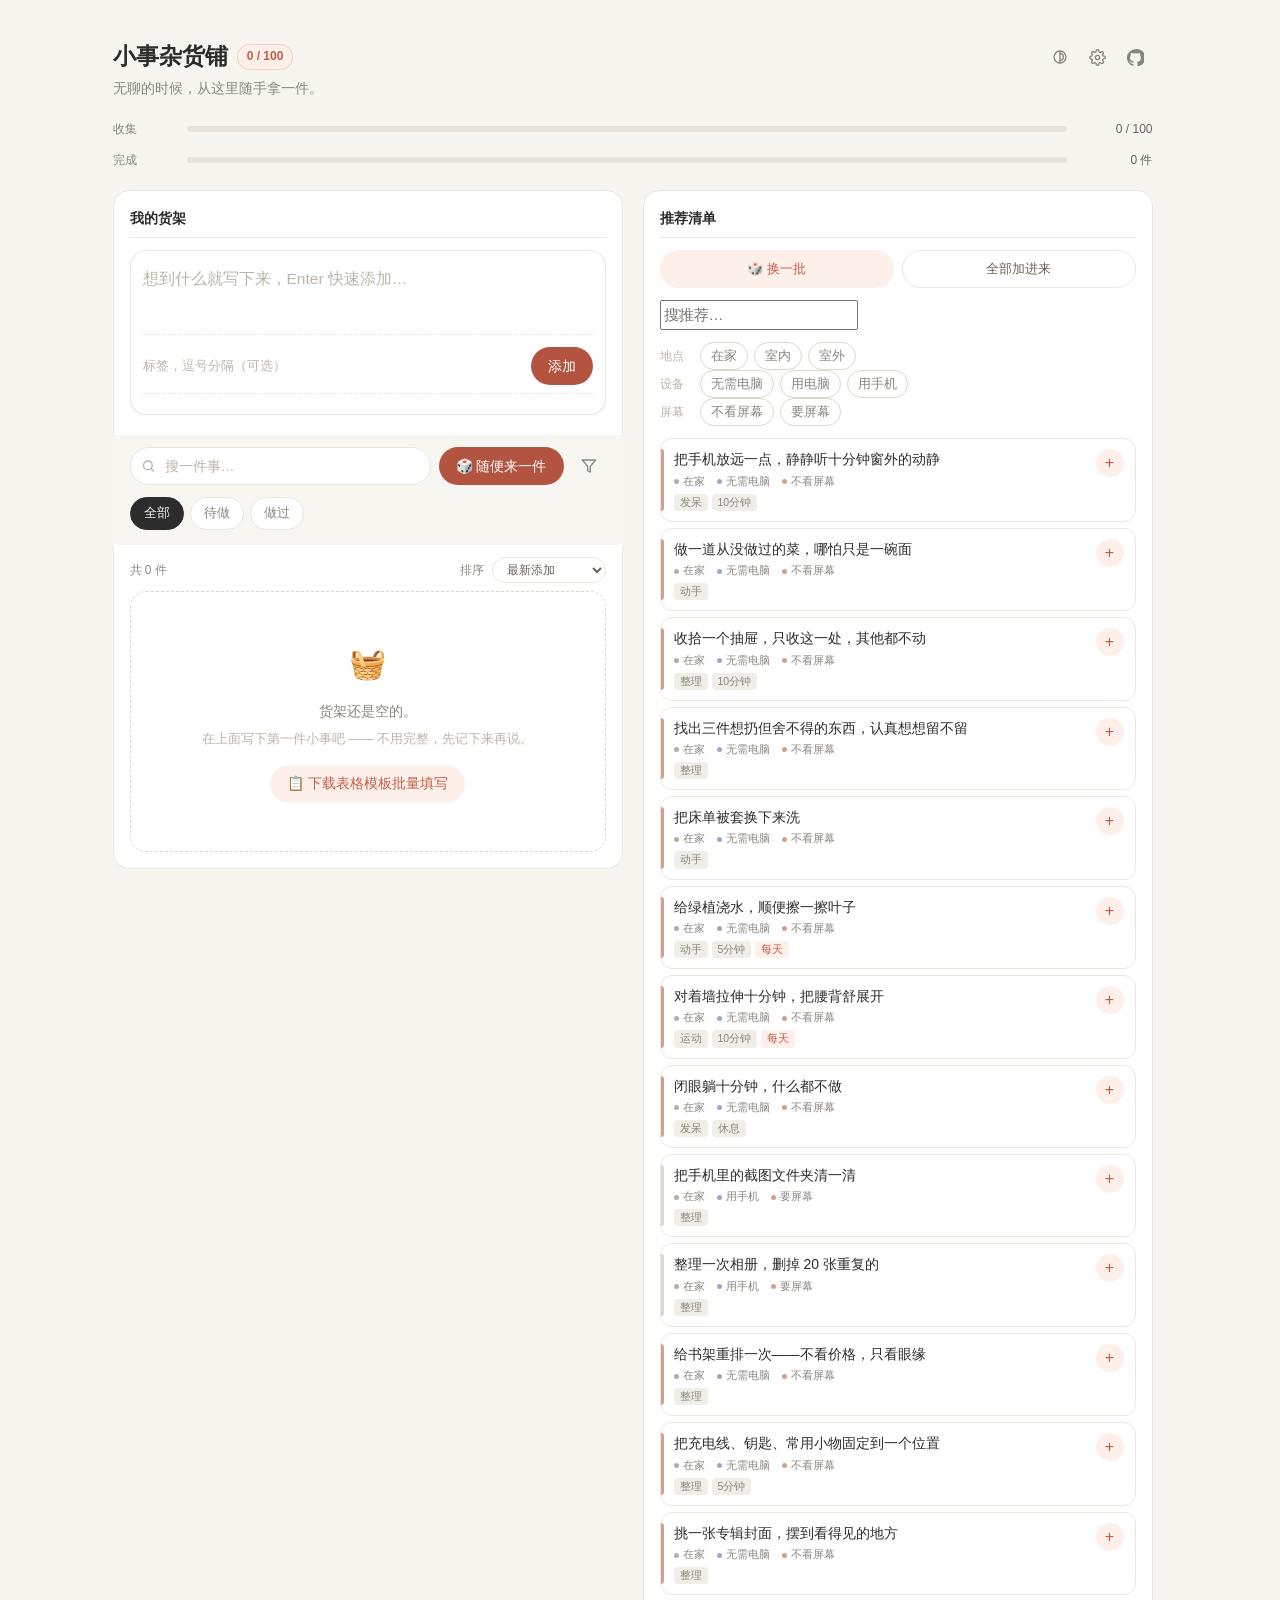
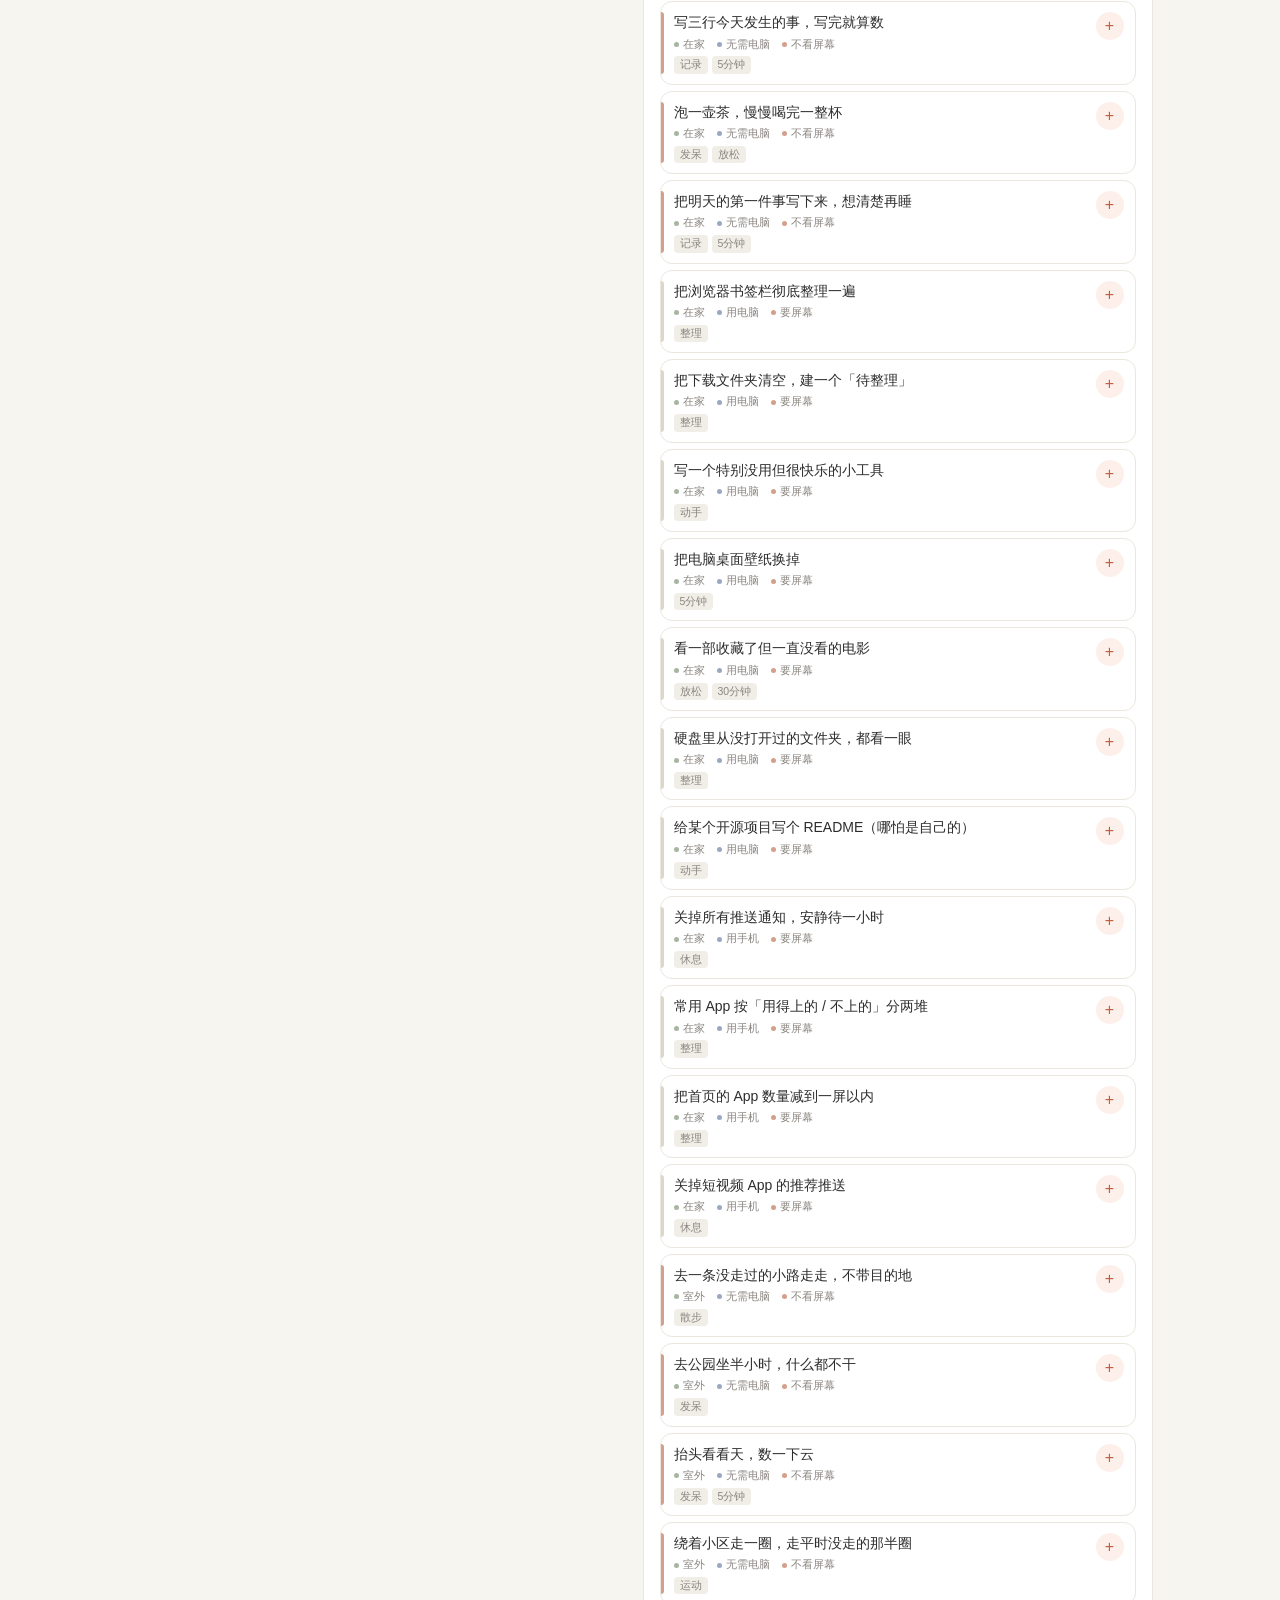
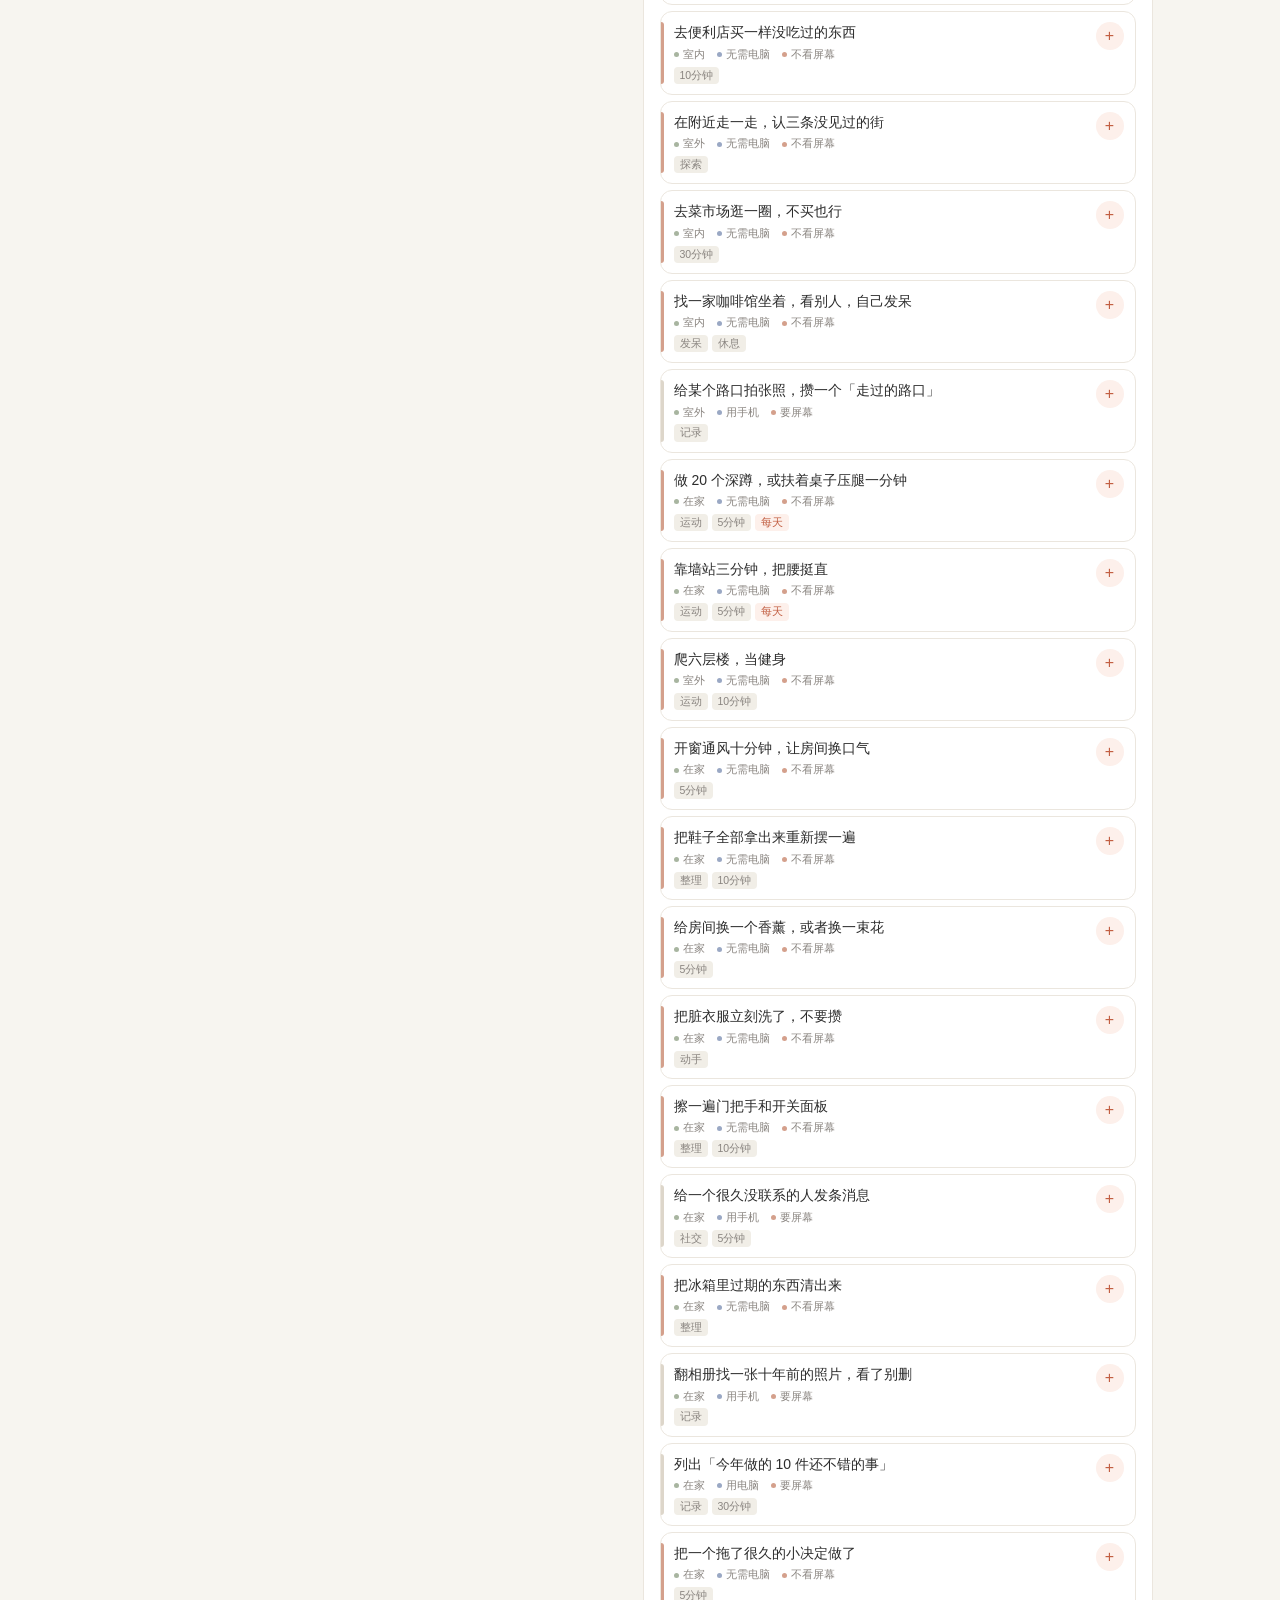
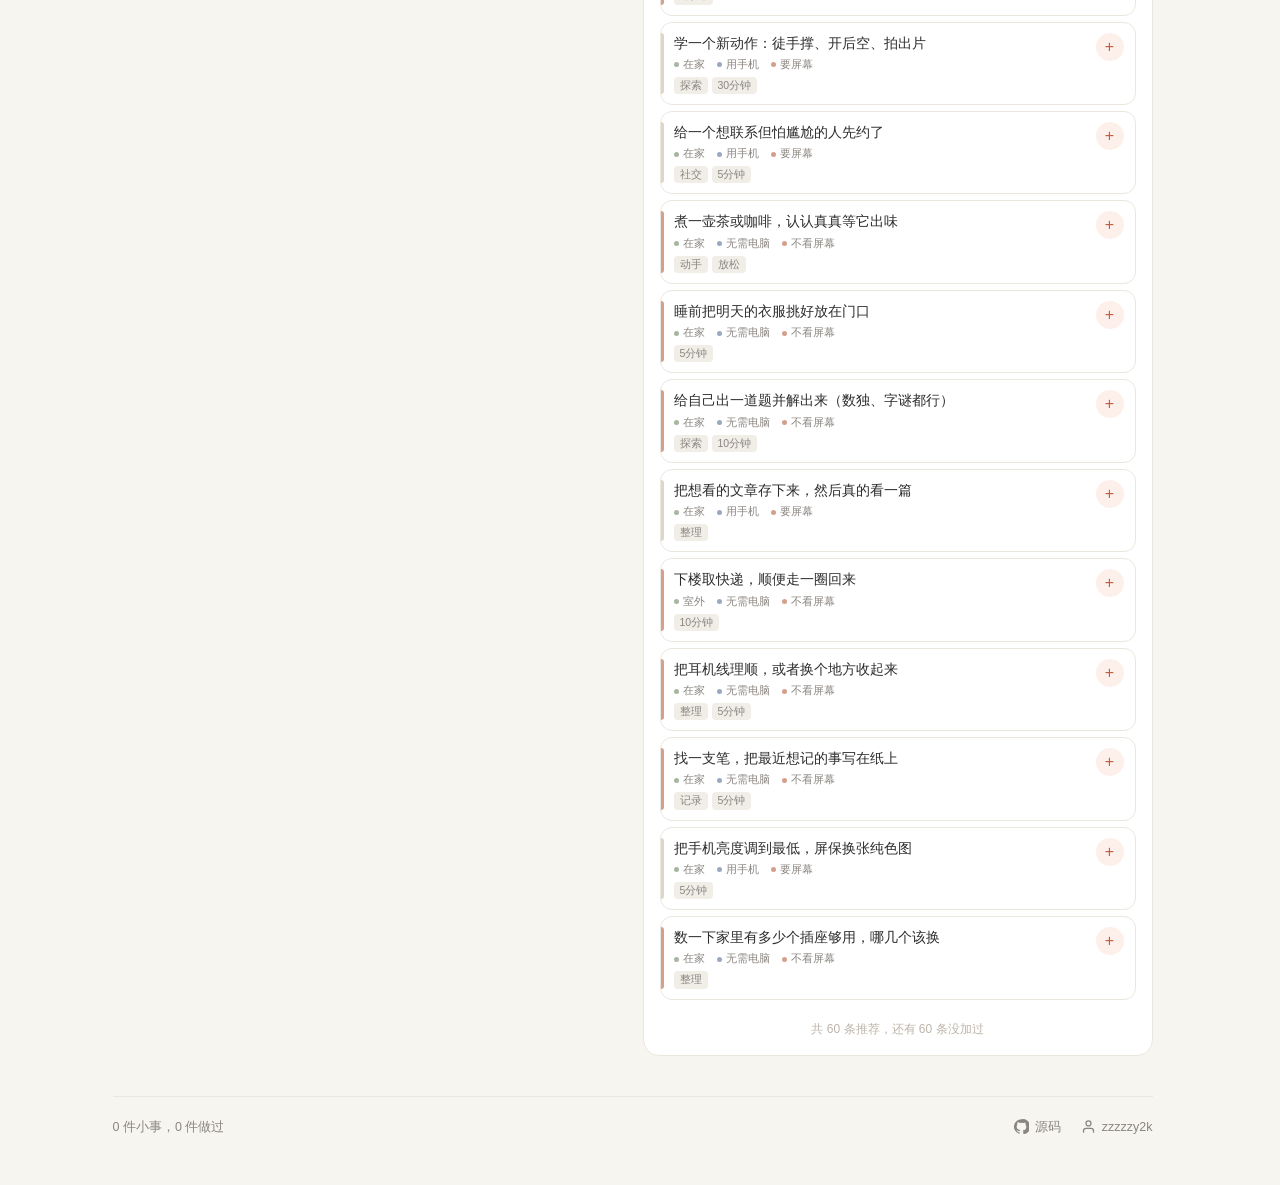
==== commit 58f4947c: "feat: 推荐清单紧凑卡 + 大卡轮换 + 宽屏左右分栏 ## 推荐清单改成紧凑卡（A方案） 原来丑的根源是「每行平均 4.7 个同款灰方块」，视觉噪音压过主文本。 - **去掉序号**：反向留白 " ====
--- a/index.html
+++ b/index.html
@@ -4,8 +4,16 @@
 <meta charset="UTF-8">
 <meta name="viewport" content="width=device-width, initial-scale=1.0, viewport-fit=cover">
 <meta name="color-scheme" content="light dark">
-<meta name="theme-color" content="#f7f5f0">
+<meta name="theme-color" content="#f7f5f0" media="(prefers-color-scheme: light)">
+<meta name="theme-color" content="#171512" media="(prefers-color-scheme: dark)">
 <title>小事杂货铺 · 无聊时做的小事</title>
+
+<link rel="manifest" href="manifest.webmanifest">
+<link rel="icon" href="favicon-32.png" sizes="32x32" type="image/png">
+<link rel="apple-touch-icon" href="apple-touch-icon.png">
+<meta name="apple-mobile-web-app-capable" content="yes">
+<meta name="apple-mobile-web-app-title" content="小事铺">
+<meta name="mobile-web-app-capable" content="yes">
 
 <!-- 主题预置：必须在样式渲染前执行，否则暗色用户会看到一闪而过的白屏 -->
 <script>
@@ -144,7 +152,13 @@
 :focus-visible { outline: 2px solid var(--accent); outline-offset: 2px; border-radius: var(--r-sm); }
 ::selection { background: var(--accent-soft); color: var(--accent-deep); }
 
-.app { max-width: 680px; margin: 0 auto; padding: 0 var(--s5) calc(var(--s12) + env(safe-area-inset-bottom)); }
+.app {
+  max-width: 680px; margin: 0 auto;
+  padding: 0 var(--s5) calc(var(--s12) + env(safe-area-inset-bottom));
+  transition: max-width var(--t-mid) var(--ease);
+}
+/* 分栏时两栏并排要放宽（见「10. Responsive」区），不能写在这里——
+   这个位置的媒体查询会被后面 .app 的基础样式覆盖。 */
 .hidden-file { display: none; }
 
 /* ============================================================================
@@ -173,6 +187,11 @@
 }
 .icon-btn:hover { background: var(--bg-sunk); color: var(--text); text-decoration: none; }
 .icon-btn svg { display: block; }
+/* 有筛选条件时高亮，让「正在筛选」这件事一直可见 */
+.icon-btn.on {
+  background: var(--accent-soft); color: var(--accent-deep);
+  box-shadow: inset 0 0 0 1px color-mix(in srgb, var(--accent) 35%, transparent);
+}
 
 .sub { color: var(--muted); font-size: 13.5px; margin-top: var(--s1); }
 
@@ -184,6 +203,42 @@
 .fill.collect { background: linear-gradient(90deg, var(--accent), color-mix(in srgb, var(--accent) 55%, #eda07f)); }
 .fill.finish  { background: var(--ok); }
 .stat-num { font-size: 12px; color: var(--text-2); width: 74px; flex-shrink: 0; text-align: right; font-variant-numeric: tabular-nums; }
+
+/* ============================================================================
+   3b. 视图切换
+   ============================================================================ */
+.view-tabs {
+  display: flex; gap: 4px; padding: 3px;
+  background: var(--bg-sunk); border-radius: var(--r-md);
+  margin-bottom: var(--s5);
+}
+.view-tab {
+  flex: 1; min-height: 36px; border-radius: var(--r-sm);
+  font-size: 14px; color: var(--muted);
+  transition: all var(--t-fast) var(--ease);
+}
+.view-tab:hover { color: var(--text); }
+.view-tab.active {
+  background: var(--card); color: var(--text);
+  font-weight: 500; box-shadow: var(--sh-1);
+}
+
+/* ============================================================================
+   3b. 分栏：宽屏时「我的货架」和「推荐清单」并排
+   ============================================================================
+   同一套 DOM，两种呈现：
+     ≥861px —— 两栏并排， tab 隐藏，大卡也隐藏（窄栏里太占地方）
+     ≤860px —— 单列， tab 切换，大卡出现
+   不用两套 DOM 是为了避免两边数据不同步。
+
+   注意：宽屏的具体规则放在文件末尾的「10. Responsive」区，
+   不能写在这里——CSS 按出现顺序生效，媒体查询写在基础样式之前会被覆盖。
+   ============================================================================ */
+.split { display: block; }
+.pane { min-width: 0; }
+/* 窄屏下未选中的那栏藏起来。用 .hide 而不是 [hidden] 属性：
+   [hidden] 依赖 UA 样式表的 display:none，会被下面 grid 的 display 覆盖掉。 */
+.pane.hide { display: none; }
 
 /* ============================================================================
    4. Composer
@@ -283,6 +338,132 @@
 .chip.active { background: var(--on-bg); border-color: var(--on-bg); color: var(--on-fg); font-weight: 500; }
 .chip .cnt { opacity: .55; margin-left: 4px; font-size: 11.5px; font-variant-numeric: tabular-nums; }
 
+/* 属性筛选：按维度分组的横排，组间有分隔，避免和标签混在一起 */
+.attr-bar {
+  display: flex; flex-direction: column; gap: 7px;
+  margin-top: var(--s3); padding-top: var(--s3);
+  border-top: 1px dashed var(--border);
+}
+.attr-group { display: flex; align-items: center; gap: 6px; flex-wrap: wrap; }
+.attr-group > .glabel {
+  font-size: 11.5px; color: var(--faint); flex-shrink: 0;
+  width: 34px; letter-spacing: .02em;
+}
+.attr-toggle {
+  padding: 3px 10px; border-radius: var(--r-full);
+  font-size: 12.5px; color: var(--muted);
+  border: 1px solid var(--border-2); background: transparent;
+  transition: all var(--t-fast) var(--ease);
+}
+.attr-toggle:hover { border-color: var(--accent); color: var(--accent-deep); }
+.attr-toggle.on {
+  background: var(--on-bg); border-color: var(--on-bg); color: var(--on-fg); font-weight: 500;
+}
+.attr-clear {
+  font-size: 11.5px; color: var(--faint); padding: 2px 4px; align-self: flex-start;
+}
+.attr-clear:hover { color: var(--danger); }
+
+/* ============================================================================
+   6b. 推荐清单
+   ============================================================================ */
+.sug-intro {
+  padding: var(--s3) var(--s4); margin-bottom: var(--s3);
+  background: var(--card); border: 1px solid var(--border);
+  border-left: 3px solid var(--accent);
+  border-radius: var(--r-md);
+  font-size: 13px; color: var(--text-2); line-height: 1.55;
+}
+.sug-intro .small { color: var(--muted); font-size: 12px; }
+.sug-bulk { display: flex; gap: var(--s2); margin-top: var(--s3); flex-wrap: wrap; }
+.sug-bulk .btn { flex: 1; min-width: 118px; }
+
+/* 分栏时的一行小工具条（默认隐藏，宽屏才显示） */
+.sug-toolbar { display: none; gap: var(--s2); margin-bottom: var(--s3); }
+.sug-toolbar .btn { flex: 1; min-width: 0; font-size: 13px; }
+
+.sug-search { margin-bottom: var(--s3); }
+.sug-filters { margin-bottom: var(--s3); }
+
+/* ---------- 大卡轮换（仅窄屏） ---------- */
+.sug-hero {
+  display: block;                /* 窄屏显示，宽屏在媒体查询里关掉 */
+  background: var(--card); border: 1px solid var(--border);
+  border-radius: var(--r-lg); padding: var(--s5) var(--s4);
+  margin-bottom: var(--s3); box-shadow: var(--sh-2);
+  position: relative; overflow: hidden;
+}
+.sug-hero::after {                /* 右下角一块淡色圆，纯装饰 */
+  content: ''; position: absolute; right: -26px; bottom: -26px;
+  width: 100px; height: 100px; border-radius: 50%;
+  background: var(--accent-soft); opacity: .55; pointer-events: none;
+}
+.sug-hero > * { position: relative; z-index: 1; }
+.hero-idx { font-size: 10.5px; color: var(--faint); letter-spacing: .04em; margin-bottom: var(--s2); }
+.hero-text { font-size: 17.5px; line-height: 1.45; font-weight: 500; margin-bottom: var(--s3); }
+.hero-meta { display: flex; align-items: center; gap: var(--s3); flex-wrap: wrap; }
+.hero-acts { display: flex; gap: var(--s2); margin-top: var(--s4); }
+.hero-acts .btn { flex: 1; min-width: 0; }
+
+/* ---------- 紧凑卡 ---------- */
+.sug-list { display: flex; flex-direction: column; gap: 6px; }
+.sug-item {
+  display: flex; align-items: flex-start; gap: var(--s2);
+  padding: 10px 11px 10px 13px; position: relative;
+  background: var(--card); border: 1px solid var(--border);
+  border-radius: var(--r-md);
+  transition: border-color var(--t-fast) var(--ease), box-shadow var(--t-fast) var(--ease);
+}
+.sug-item:hover { border-color: var(--border-2); box-shadow: var(--sh-1); }
+/* 左侧色条：标出这条是不是「不看屏幕」 */
+.sug-item::before {
+  content: ''; position: absolute; left: 0; top: 10px; bottom: 10px;
+  width: 3px; border-radius: 0 3px 3px 0; background: var(--border-2);
+}
+.sug-item.nos::before { background: #d4a08c; }
+.sug-item.added { opacity: .5; }
+.sug-item.added::before { background: var(--ok); }
+
+.sug-text { flex: 1; min-width: 0; font-size: 14px; line-height: 1.45; }
+
+/* 属性：小圆点 + 文字。比一排灰方块轻得多 */
+.sug-attrs {
+  display: flex; align-items: center; gap: var(--s3);
+  flex-wrap: wrap; margin-top: 4px;
+  font-size: 11px; color: var(--muted);
+}
+.sug-attrs .sa { display: inline-flex; align-items: center; gap: 4px; }
+.sug-attrs .dot { width: 5px; height: 5px; border-radius: 50%; flex-shrink: 0; }
+.sug-attrs .dot.place { background: #a8b5a0; }
+.sug-attrs .dot.device { background: #9aa8c4; }
+.sug-attrs .dot.screen { background: #d4a08c; }
+
+.sug-tags { display: flex; gap: 4px; flex-wrap: wrap; margin-top: 4px; }
+.sug-tags .st {
+  font-size: 10.5px; color: var(--muted); background: var(--bg-sunk);
+  padding: 1px 6px; border-radius: 4px;
+}
+.sug-tags .st.daily {
+  color: var(--accent-deep); background: var(--accent-soft); font-weight: 500;
+}
+
+.sug-add {
+  flex-shrink: 0;
+  width: 28px; height: 28px; border-radius: 50%;
+  display: flex; align-items: center; justify-content: center;
+  background: var(--accent-soft); color: var(--accent-deep);
+  font-size: 16px; line-height: 1;
+  transition: all var(--t-fast) var(--ease);
+}
+.sug-add:hover { background: var(--accent); color: #fff; transform: scale(1.12); }
+.sug-add:active { transform: scale(.94); }
+.sug-add:disabled {
+  background: var(--ok); color: #fff;
+  cursor: default; transform: none; font-size: 13px;
+}
+
+.sug-foot { margin-top: var(--s5); font-size: 12px; color: var(--faint); text-align: center; }
+
 .sort-row {
   display: flex; align-items: center; gap: var(--s2);
   margin: var(--s3) 0 var(--s2); font-size: 12px; color: var(--muted);
@@ -331,6 +512,50 @@
 .tag { font-size: 11.5px; color: var(--text-2); background: var(--bg-sunk); padding: 2px 8px; border-radius: 6px; }
 .tag.stat { color: var(--accent-deep); background: var(--accent-soft); }
 
+/* 属性用描边区分于实底的标签，一眼能看出这属于筛选维度 */
+.tag.attr {
+  background: transparent; color: var(--text-2);
+  border: 1px solid var(--border-2); padding: 1px 7px;
+}
+html.dark .tag.attr { border-color: #4a443b; }
+
+/* 每日重复项 */
+.card.daily .check { border-style: dashed; }
+.card.daily.done .check { border-style: solid; }
+.tag.rep {
+  display: inline-flex; align-items: center; gap: 4px;
+  color: var(--accent-deep); background: var(--accent-soft); font-weight: 500;
+}
+.tag.rep svg { width: 11px; height: 11px; }
+.tag.streak {
+  color: var(--ok); background: color-mix(in srgb, var(--ok) 14%, transparent);
+  font-weight: 500;
+}
+
+/* 编辑器里的重复与属性控件 */
+.edit-line { display: flex; align-items: flex-start; gap: var(--s2); }
+.edit-label {
+  font-size: 12px; color: var(--muted); flex-shrink: 0;
+  width: 30px; padding-top: 6px;
+}
+.edit-hint { font-size: 11.5px; color: var(--faint); padding-top: 6px; }
+.mini-btn.toggle.on {
+  background: var(--accent-soft); border-color: var(--accent); color: var(--accent-deep);
+  font-weight: 500;
+}
+.attr-picker { display: flex; flex-direction: column; gap: 6px; flex: 1; }
+.attr-grp { display: flex; gap: 4px; flex-wrap: wrap; }
+.attr-opt {
+  min-height: 28px; padding: 0 10px; border-radius: var(--r-full);
+  border: 1px solid var(--border); background: var(--card);
+  font-size: 12px; color: var(--muted);
+  transition: all var(--t-fast) var(--ease);
+}
+.attr-opt:hover { border-color: var(--border-2); color: var(--text); }
+.attr-opt.on {
+  background: var(--on-bg); border-color: var(--on-bg); color: var(--on-fg); font-weight: 500;
+}
+
 .edit-row { display: flex; flex-direction: column; gap: var(--s2); }
 .edit-row textarea, .edit-row input {
   width: 100%; padding: 9px 11px; border-radius: var(--r-sm);
@@ -424,6 +649,40 @@
 
 .data-actions { display: grid; grid-template-columns: 1fr 1fr; gap: var(--s2); }
 
+/* 清空确认弹窗 */
+.wipe-summary p {
+  font-size: 13px; color: var(--muted); line-height: 1.65;
+  background: var(--bg-sunk); padding: var(--s3);
+  border-radius: var(--r-sm); margin-bottom: var(--s4);
+}
+#wipeTitle b { color: var(--accent-deep); font-weight: 500; }
+
+.wipe-backup {
+  display: flex; align-items: center; gap: var(--s3);
+  padding: var(--s3) var(--s4); margin-bottom: var(--s5);
+  background: var(--accent-soft);
+  border: 1px solid color-mix(in srgb, var(--accent) 25%, transparent);
+  border-radius: var(--r-md);
+}
+.wipe-backup-text { flex: 1; min-width: 0; display: flex; flex-direction: column; gap: 2px; }
+.wipe-backup-text b { font-size: 13.5px; font-weight: 500; color: var(--text); }
+.wipe-backup-text span { font-size: 12px; color: var(--text-2); }
+
+.wipe-danger { border-top: 1px solid var(--border); padding-top: var(--s4); transition: opacity var(--t-mid) var(--ease); }
+/* 还没勾选确认时，危险区压暗，把注意力引向上面的「先导出」 */
+.wipe-danger.idle { opacity: .55; }
+.wipe-check {
+  display: flex; align-items: flex-start; gap: var(--s2);
+  font-size: 13px; color: var(--text-2); cursor: pointer;
+  line-height: 1.5; margin-bottom: var(--s4);
+}
+.wipe-check input { margin-top: 3px; width: 16px; height: 16px; accent-color: var(--accent); cursor: pointer; flex-shrink: 0; }
+
+.btn:disabled {
+  opacity: .45; cursor: not-allowed; filter: none;
+}
+.btn:disabled:hover { background: var(--danger); }
+
 /* ============================================================================
    8. Toast
    ============================================================================ */
@@ -461,8 +720,84 @@
 footer .flink svg { width: 15px; height: 15px; }
 
 /* ============================================================================
+   9b. 备份提醒条
+   ============================================================================ */
+.backup-bar {
+  display: none;
+  align-items: center; gap: var(--s3);
+  margin-top: var(--s5); padding: var(--s3) var(--s4);
+  background: var(--card); border: 1px solid var(--border);
+  border-left: 3px solid var(--accent);
+  border-radius: var(--r-md);
+  font-size: 13px; color: var(--text-2); line-height: 1.5;
+}
+.backup-bar.show { display: flex; }
+.backup-bar .bb-icon {
+  flex-shrink: 0; width: 26px; height: 26px; border-radius: 50%;
+  background: var(--accent-soft); color: var(--accent-deep);
+  display: flex; align-items: center; justify-content: center;
+}
+.backup-bar .bb-text { flex: 1; min-width: 0; }
+.backup-bar .bb-text b { color: var(--text); font-weight: 500; }
+.backup-bar .btn { flex-shrink: 0; min-height: 32px; padding: 0 var(--s3); font-size: 13px; }
+@media (max-width: 560px) {
+  .backup-bar { flex-wrap: wrap; }
+  .backup-bar .bb-text { flex: 1 1 100%; order: 1; }
+  .backup-bar .bb-icon { order: 0; }
+  .backup-bar .btn { order: 2; }
+}
+
+/* ============================================================================
    10. Responsive
    ============================================================================ */
+
+/* ---- 宽屏（≥861px）：左右分栏 ----
+   必须放在所有基础样式之后。CSS 按出现顺序生效，
+   媒体查询写早了会被后面的基础样式覆盖掉。 */
+@media (min-width: 861px) {
+  .app { max-width: 1080px; }             /* 两栏并排，整体要放宽，否则每栏太窄 */
+
+  .view-tabs { display: none; }           /* 分栏时不需要切页 */
+  .sug-hero { display: none !important; } /* 大卡在窄栏里太占地方 */
+  .pane.hide { display: block; }          /* 宽屏一律都显示，忽略 .hide */
+
+  .split {
+    display: grid;
+    grid-template-columns: 1fr 1fr;
+    align-items: start;
+    gap: var(--s5);
+  }
+  .pane {
+    background: var(--card);
+    border: 1px solid var(--border);
+    border-radius: var(--r-lg);
+    padding: var(--s4);
+  }
+  /* 两栏并排时各自得有个标题才知道这是哪栏。
+     用伪元素生成，省得在 HTML 里放两份只在宽屏出现的节点 */
+  #viewShelf::before,
+  #viewSuggest::before {
+    content: '';
+    display: block;
+    font-size: 14px; font-weight: 600;
+    margin-bottom: var(--s3);
+    padding-bottom: var(--s2);
+    border-bottom: 1px solid var(--border);
+  }
+  #viewShelf::before { content: '我的货架'; }
+  #viewSuggest::before { content: '推荐清单'; }
+
+  /* 右栏已经很明确了，一大段说明文字纯属占地方 */
+  .sug-intro { display: none; }
+  .sug-toolbar { display: flex; }
+
+  /* 左栏宽度有限，快速添加压紧一点 */
+  .composer { padding: var(--s3); }
+  .composer textarea { min-height: 40px; }
+  .hint { display: none; }                /* 快捷键提示在分栏下是噪音 */
+  .quick-tags { margin-top: var(--s2); padding-top: var(--s2); }
+}
+
 @media (max-width: 560px) {
   body { font-size: 14.5px; }
   .app { padding-left: var(--s4); padding-right: var(--s4); }
@@ -533,6 +868,20 @@
     </div>
   </header>
 
+  <!-- ============ 布局开关 ============
+       宽屏（≥861px）：两栏并排，tab 隐藏
+       窄屏：单列，用 tab 切换
+       用的是同一套 DOM，靠 CSS 切换显示方式，不会出现两边数据不同步 -->
+  <nav class="view-tabs" role="tablist" aria-label="视图切换">
+    <button class="view-tab active" id="tabShelf" role="tab" aria-selected="true" aria-controls="viewShelf">我的货架</button>
+    <button class="view-tab" id="tabSuggest" role="tab" aria-selected="false" aria-controls="viewSuggest">推荐清单</button>
+  </nav>
+
+  <div class="split">
+
+  <!-- ============ 我的货架 ============ -->
+  <div class="pane" id="viewShelf" role="tabpanel" aria-labelledby="tabShelf">
+
   <!-- ============ Composer ============ -->
   <section class="composer" aria-label="添加小事">
     <textarea id="newText" rows="2" placeholder="想到什么就写下来，Enter 快速添加…" aria-label="小事内容"></textarea>
@@ -554,8 +903,14 @@
         <input type="text" id="search" placeholder="搜一件事…" aria-label="搜索">
       </div>
       <button class="btn primary" id="randomBtn" title="随机来一件 (R)">🎲 随便来一件</button>
+      <button class="icon-btn" id="attrBtn" title="按属性筛选" aria-label="按属性筛选" aria-pressed="false">
+        <svg width="16" height="16" viewBox="0 0 24 24" fill="none" stroke="currentColor" stroke-width="2" stroke-linecap="round" stroke-linejoin="round" aria-hidden="true">
+          <polygon points="22 3 2 3 10 12.46 10 19 14 21 14 12.46 22 3"></polygon>
+        </svg>
+      </button>
     </div>
     <div class="filters" id="filters" role="tablist" aria-label="筛选"></div>
+    <div class="attr-bar" id="attrBar" hidden></div>
   </div>
 
   <!-- ============ Sort ============ -->
@@ -571,8 +926,71 @@
     </select>
   </div>
 
+  <!-- ============ 备份提醒 ============ -->
+  <div class="backup-bar" id="backupBar" role="status">
+    <span class="bb-icon" aria-hidden="true">
+      <svg width="14" height="14" viewBox="0 0 24 24" fill="none" stroke="currentColor" stroke-width="2" stroke-linecap="round" stroke-linejoin="round">
+        <path d="M12 9v4"></path><path d="M12 17h.01"></path>
+        <path d="M10.3 3.9L1.8 18a2 2 0 0 0 1.7 3h17a2 2 0 0 0 1.7-3L13.7 3.9a2 2 0 0 0-3.4 0z"></path>
+      </svg>
+    </span>
+    <span class="bb-text" id="backupText"></span>
+    <button class="btn accent" id="backupExportBtn">导出备份</button>
+    <button class="btn ghost" id="backupLater">知道了</button>
+  </div>
+
   <!-- ============ List ============ -->
   <ul id="list"></ul>
+
+  </div><!-- /viewShelf -->
+
+  <!-- ============ 推荐清单 ============ -->
+  <div class="pane hide" id="viewSuggest" role="tabpanel" aria-labelledby="tabSuggest">
+
+    <div class="sug-intro">
+      <p>不知道写什么的时候，从这里挑一件扔进货架。
+         <span class="small">点右边的「+」加进来，就会变成你的一件小事。</span></p>
+      <div class="sug-bulk">
+        <button class="btn accent" id="sugShuffle">🎲 换一批</button>
+        <button class="btn ghost" id="sugAddAll">把筛选出的都加进来</button>
+      </div>
+    </div>
+
+    <!-- 分栏时用的一行小工具条：只给「换一批」，省得占一整块 -->
+    <div class="sug-toolbar">
+      <button class="btn accent" id="sugShuffleWide">🎲 换一批</button>
+      <button class="btn ghost" id="sugAddAllWide">全部加进来</button>
+    </div>
+
+    <!-- 大卡轮换：只在窄屏出现。宽屏两栏并排时大卡太占地方，
+         而且桌面上你有足够空间「挑」，不需要被「推荐」 -->
+    <div class="sug-hero" id="sugHero">
+      <div class="hero-idx" id="sugHeroIdx"></div>
+      <div class="hero-text" id="sugHeroText"></div>
+      <div class="hero-meta" id="sugHeroMeta"></div>
+      <div class="hero-acts">
+        <button class="btn primary" id="sugHeroAdd">＋ 加进货架</button>
+        <button class="btn ghost" id="sugHeroSkip">🎲 换一条</button>
+      </div>
+    </div>
+
+    <div class="sug-search">
+      <div class="search-wrap">
+        <svg width="15" height="15" viewBox="0 0 24 24" fill="none" stroke="currentColor" stroke-width="2.2" stroke-linecap="round" aria-hidden="true">
+          <circle cx="11" cy="11" r="7"></circle><path d="M20 20l-3.5-3.5"></path>
+        </svg>
+        <input type="text" id="sugSearch" placeholder="搜推荐…" aria-label="搜索推荐清单">
+      </div>
+    </div>
+
+    <div class="sug-filters" id="sugFilters"></div>
+
+    <ul class="sug-list" id="sugList"></ul>
+
+    <p class="sug-foot" id="sugFoot"></p>
+  </div>
+
+  </div><!-- /split -->
 
   <!-- ============ Footer ============ -->
   <footer>
@@ -665,6 +1083,15 @@
       <p class="tip">表格支持 <code>.csv</code>（Excel / WPS 双击即开）和 <code>.xlsx</code>。数据只存在这台浏览器里，导出一份留着更安心。</p>
     </div>
 
+    <div class="field">
+      <label>离线与安装</label>
+      <div class="data-actions">
+        <button class="btn ghost" id="installBtn" hidden>安装到桌面</button>
+        <button class="btn ghost" id="updateBtn" hidden>检查更新</button>
+      </div>
+      <p class="tip" id="pwaHint">装到桌面后可离线使用，图标和启动画面与普通 App 一样。iPhone 上需用 Safari 打开后「分享 → 添加到主屏幕」。</p>
+    </div>
+
     <div class="modal-actions">
       <button class="btn ghost" id="settingsClose">关闭</button>
       <button class="btn primary" id="settingsOk">完成</button>
@@ -686,6 +1113,37 @@
   </div>
 </div>
 
+<!-- ============ 清空全部数据 ============ -->
+<div class="overlay" id="wipeOverlay" role="dialog" aria-modal="true" aria-labelledby="wipeTitle">
+  <div class="modal wide">
+    <div class="eyebrow">清空数据</div>
+    <h2 id="wipeTitle">确定要清空这 <b id="wipeCount">0</b> 件小事吗？</h2>
+
+    <div class="wipe-summary">
+      <p>清空后无法恢复。建议先导出一份备份再动手——数据只存在这台浏览器里，换设备、清缓存都会丢。</p>
+    </div>
+
+    <div class="wipe-backup">
+      <div class="wipe-backup-text">
+        <b>先导出一份备份</b>
+        <span>存成 JSON 文件，之后随时能导回来</span>
+      </div>
+      <button class="btn accent" id="wipeExportBtn">立即导出</button>
+    </div>
+
+    <div class="wipe-danger" id="wipeDanger">
+      <label class="wipe-check">
+        <input type="checkbox" id="wipeAck">
+        <span>我已确认不再需要这些数据，或已经导出过备份</span>
+      </label>
+      <div class="modal-actions">
+        <button class="btn ghost" id="wipeCancel">取消</button>
+        <button class="btn danger" id="wipeOk" disabled>确认清空</button>
+      </div>
+    </div>
+  </div>
+</div>
+
 <div class="toast-wrap" id="toastWrap" aria-live="polite" aria-atomic="true"></div>
 
 <script>
@@ -760,9 +1218,119 @@
     return ['是', 'y', 'yes', 'true', '1', '√', '✓', 'x', 'done', '完成'].indexOf(v) !== -1;
   }
 
+  /** 「重复」列的宽容解析：daily /每天 / 每日 / 是 / y 都算 */
+  function normRepeat(v) {
+    v = String(v == null ? '' : v).trim().toLowerCase();
+    if (!v) return 'none';
+    if (['daily', '每天', '每日', 'day', 'y', 'yes', 'true', '1', '是', '√'].indexOf(v) !== -1) return 'daily';
+    return 'none';
+  }
+
   /* ==================================================================
+     1b. 推荐清单数据（60 条，67% 是不看屏幕的）
+     ================================================================== */
+var SUGGESTIONS = [
+  { text: "把手机放远一点，静静听十分钟窗外的动静", tags: ["发呆", "10分钟"], attrs: { place: "在家", device: "无需电脑", screen: "不看屏幕" } },
+  { text: "做一道从没做过的菜，哪怕只是一碗面", tags: ["动手"], attrs: { place: "在家", device: "无需电脑", screen: "不看屏幕" } },
+  { text: "收拾一个抽屉，只收这一处，其他都不动", tags: ["整理", "10分钟"], attrs: { place: "在家", device: "无需电脑", screen: "不看屏幕" } },
+  { text: "找出三件想扔但舍不得的东西，认真想想留不留", tags: ["整理"], attrs: { place: "在家", device: "无需电脑", screen: "不看屏幕" } },
+  { text: "把床单被套换下来洗", tags: ["动手"], attrs: { place: "在家", device: "无需电脑", screen: "不看屏幕" } },
+  { text: "给绿植浇水，顺便擦一擦叶子", tags: ["动手", "5分钟"], repeat: 'daily', attrs: { place: "在家", device: "无需电脑", screen: "不看屏幕" } },
+  { text: "对着墙拉伸十分钟，把腰背舒展开", tags: ["运动", "10分钟"], repeat: 'daily', attrs: { place: "在家", device: "无需电脑", screen: "不看屏幕" } },
+  { text: "闭眼躺十分钟，什么都不做", tags: ["发呆", "休息"], attrs: { place: "在家", device: "无需电脑", screen: "不看屏幕" } },
+  { text: "把手机里的截图文件夹清一清", tags: ["整理"], attrs: { place: "在家", device: "用手机", screen: "要屏幕" } },
+  { text: "整理一次相册，删掉 20 张重复的", tags: ["整理"], attrs: { place: "在家", device: "用手机", screen: "要屏幕" } },
+  { text: "给书架重排一次——不看价格，只看眼缘", tags: ["整理"], attrs: { place: "在家", device: "无需电脑", screen: "不看屏幕" } },
+  { text: "把充电线、钥匙、常用小物固定到一个位置", tags: ["整理", "5分钟"], attrs: { place: "在家", device: "无需电脑", screen: "不看屏幕" } },
+  { text: "挑一张专辑封面，摆到看得见的地方", tags: ["整理"], attrs: { place: "在家", device: "无需电脑", screen: "不看屏幕" } },
+  { text: "写三行今天发生的事，写完就算数", tags: ["记录", "5分钟"], attrs: { place: "在家", device: "无需电脑", screen: "不看屏幕" } },
+  { text: "泡一壶茶，慢慢喝完一整杯", tags: ["发呆", "放松"], attrs: { place: "在家", device: "无需电脑", screen: "不看屏幕" } },
+  { text: "把明天的第一件事写下来，想清楚再睡", tags: ["记录", "5分钟"], attrs: { place: "在家", device: "无需电脑", screen: "不看屏幕" } },
+  { text: "把浏览器书签栏彻底整理一遍", tags: ["整理"], attrs: { place: "在家", device: "用电脑", screen: "要屏幕" } },
+  { text: "把下载文件夹清空，建一个「待整理」", tags: ["整理"], attrs: { place: "在家", device: "用电脑", screen: "要屏幕" } },
+  { text: "写一个特别没用但很快乐的小工具", tags: ["动手"], attrs: { place: "在家", device: "用电脑", screen: "要屏幕" } },
+  { text: "把电脑桌面壁纸换掉", tags: ["5分钟"], attrs: { place: "在家", device: "用电脑", screen: "要屏幕" } },
+  { text: "看一部收藏了但一直没看的电影", tags: ["放松", "30分钟"], attrs: { place: "在家", device: "用电脑", screen: "要屏幕" } },
+  { text: "硬盘里从没打开过的文件夹，都看一眼", tags: ["整理"], attrs: { place: "在家", device: "用电脑", screen: "要屏幕" } },
+  { text: "给某个开源项目写个 README（哪怕是自己的）", tags: ["动手"], attrs: { place: "在家", device: "用电脑", screen: "要屏幕" } },
+  { text: "关掉所有推送通知，安静待一小时", tags: ["休息"], attrs: { place: "在家", device: "用手机", screen: "要屏幕" } },
+  { text: "常用 App 按「用得上的 / 不上的」分两堆", tags: ["整理"], attrs: { place: "在家", device: "用手机", screen: "要屏幕" } },
+  { text: "把首页的 App 数量减到一屏以内", tags: ["整理"], attrs: { place: "在家", device: "用手机", screen: "要屏幕" } },
+  { text: "关掉短视频 App 的推荐推送", tags: ["休息"], attrs: { place: "在家", device: "用手机", screen: "要屏幕" } },
+  { text: "去一条没走过的小路走走，不带目的地", tags: ["散步"], attrs: { place: "室外", device: "无需电脑", screen: "不看屏幕" } },
+  { text: "去公园坐半小时，什么都不干", tags: ["发呆"], attrs: { place: "室外", device: "无需电脑", screen: "不看屏幕" } },
+  { text: "抬头看看天，数一下云", tags: ["发呆", "5分钟"], attrs: { place: "室外", device: "无需电脑", screen: "不看屏幕" } },
+  { text: "绕着小区走一圈，走平时没走的那半圈", tags: ["运动"], attrs: { place: "室外", device: "无需电脑", screen: "不看屏幕" } },
+  { text: "去便利店买一样没吃过的东西", tags: ["10分钟"], attrs: { place: "室内", device: "无需电脑", screen: "不看屏幕" } },
+  { text: "在附近走一走，认三条没见过的街", tags: ["探索"], attrs: { place: "室外", device: "无需电脑", screen: "不看屏幕" } },
+  { text: "去菜市场逛一圈，不买也行", tags: ["30分钟"], attrs: { place: "室内", device: "无需电脑", screen: "不看屏幕" } },
+  { text: "找一家咖啡馆坐着，看别人，自己发呆", tags: ["发呆", "休息"], attrs: { place: "室内", device: "无需电脑", screen: "不看屏幕" } },
+  { text: "给某个路口拍张照，攒一个「走过的路口」", tags: ["记录"], attrs: { place: "室外", device: "用手机", screen: "要屏幕" } },
+  { text: "做 20 个深蹲，或扶着桌子压腿一分钟", tags: ["运动", "5分钟"], repeat: 'daily', attrs: { place: "在家", device: "无需电脑", screen: "不看屏幕" } },
+  { text: "靠墙站三分钟，把腰挺直", tags: ["运动", "5分钟"], repeat: 'daily', attrs: { place: "在家", device: "无需电脑", screen: "不看屏幕" } },
+  { text: "爬六层楼，当健身", tags: ["运动", "10分钟"], attrs: { place: "室外", device: "无需电脑", screen: "不看屏幕" } },
+  { text: "开窗通风十分钟，让房间换口气", tags: ["5分钟"], attrs: { place: "在家", device: "无需电脑", screen: "不看屏幕" } },
+  { text: "把鞋子全部拿出来重新摆一遍", tags: ["整理", "10分钟"], attrs: { place: "在家", device: "无需电脑", screen: "不看屏幕" } },
+  { text: "给房间换一个香薰，或者换一束花", tags: ["5分钟"], attrs: { place: "在家", device: "无需电脑", screen: "不看屏幕" } },
+  { text: "把脏衣服立刻洗了，不要攒", tags: ["动手"], attrs: { place: "在家", device: "无需电脑", screen: "不看屏幕" } },
+  { text: "擦一遍门把手和开关面板", tags: ["整理", "10分钟"], attrs: { place: "在家", device: "无需电脑", screen: "不看屏幕" } },
+  { text: "给一个很久没联系的人发条消息", tags: ["社交", "5分钟"], attrs: { place: "在家", device: "用手机", screen: "要屏幕" } },
+  { text: "把冰箱里过期的东西清出来", tags: ["整理"], attrs: { place: "在家", device: "无需电脑", screen: "不看屏幕" } },
+  { text: "翻相册找一张十年前的照片，看了别删", tags: ["记录"], attrs: { place: "在家", device: "用手机", screen: "要屏幕" } },
+  { text: "列出「今年做的 10 件还不错的事」", tags: ["记录", "30分钟"], attrs: { place: "在家", device: "用电脑", screen: "要屏幕" } },
+  { text: "把一个拖了很久的小决定做了", tags: ["5分钟"], attrs: { place: "在家", device: "无需电脑", screen: "不看屏幕" } },
+  { text: "学一个新动作：徒手撑、开后空、拍出片", tags: ["探索", "30分钟"], attrs: { place: "在家", device: "用手机", screen: "要屏幕" } },
+  { text: "给一个想联系但怕尴尬的人先约了", tags: ["社交", "5分钟"], attrs: { place: "在家", device: "用手机", screen: "要屏幕" } },
+  { text: "煮一壶茶或咖啡，认认真真等它出味", tags: ["动手", "放松"], attrs: { place: "在家", device: "无需电脑", screen: "不看屏幕" } },
+  { text: "睡前把明天的衣服挑好放在门口", tags: ["5分钟"], attrs: { place: "在家", device: "无需电脑", screen: "不看屏幕" } },
+  { text: "给自己出一道题并解出来（数独、字谜都行）", tags: ["探索", "10分钟"], attrs: { place: "在家", device: "无需电脑", screen: "不看屏幕" } },
+  { text: "把想看的文章存下来，然后真的看一篇", tags: ["整理"], attrs: { place: "在家", device: "用手机", screen: "要屏幕" } },
+  { text: "下楼取快递，顺便走一圈回来", tags: ["10分钟"], attrs: { place: "室外", device: "无需电脑", screen: "不看屏幕" } },
+  { text: "把耳机线理顺，或者换个地方收起来", tags: ["整理", "5分钟"], attrs: { place: "在家", device: "无需电脑", screen: "不看屏幕" } },
+  { text: "找一支笔，把最近想记的事写在纸上", tags: ["记录", "5分钟"], attrs: { place: "在家", device: "无需电脑", screen: "不看屏幕" } },
+  { text: "把手机亮度调到最低，屏保换张纯色图", tags: ["5分钟"], attrs: { place: "在家", device: "用手机", screen: "要屏幕" } },
+  { text: "数一下家里有多少个插座够用，哪几个该换", tags: ["整理"], attrs: { place: "在家", device: "无需电脑", screen: "不看屏幕" } }
+];
+
+/* ==================================================================
      2. 数据层
      ================================================================== */
+
+  /* ------------------------------------------------------------------
+     属性体系：固定的几组筛选维度，与自由标签分开
+     ------------------------------------------------------------------
+     为什么不做成标签：4 个维度 × 3~5 个选项 = 十几个标签，
+     筛选栏会爆炸，而且用户会分不清「在家」是标签还是属性。
+     分成两层后：属性是固定的几个按钮，标签是用户自己写的。
+     ------------------------------------------------------------------ */
+  var ATTR_GROUPS = [
+    { key: 'place', label: '地点', options: ['在家', '室内', '室外'] },
+    { key: 'device', label: '设备', options: ['无需电脑', '用电脑', '用手机'] },
+    { key: 'screen', label: '屏幕', options: ['不看屏幕', '要屏幕'] }
+  ];
+
+  function allAttrKeys() {
+    var out = [];
+    ATTR_GROUPS.forEach(function (g) { out.push(g.key); });
+    return out;
+  }
+
+  function validAttr(key, val) {
+    for (var i = 0; i < ATTR_GROUPS.length; i++) {
+      if (ATTR_GROUPS[i].key === key) return ATTR_GROUPS[i].options.indexOf(val) !== -1;
+    }
+    return false;
+  }
+
+  function normalizeAttrs(x) {
+    var out = {};
+    if (!x || typeof x !== 'object') return out;
+    allAttrKeys().forEach(function (k) {
+      if (validAttr(k, x[k])) out[k] = x[k];
+    });
+    return out;
+  }
+
   function normalize(arr) {
     if (!Array.isArray(arr)) return null;
     return arr.filter(function (x) { return x && typeof x.text === 'string' && x.text.trim(); })
@@ -771,9 +1339,15 @@
           id: x.id || uid(),
           text: String(x.text).trim(),
           tags: Array.isArray(x.tags) ? x.tags.map(String).filter(Boolean) : [],
+          attrs: normalizeAttrs(x.attrs),
           done: !!x.done,
           note: typeof x.note === 'string' ? x.note : '',
           doneDate: normDate(x.doneDate),
+          // 重复项：repeat 为 'daily' 时每天重置；lastDone 存最近一次打卡日期
+          repeat: x.repeat === 'daily' ? 'daily' : 'none',
+          lastDone: normDate(x.lastDone),
+          streak: Math.max(0, parseInt(x.streak, 10) || 0),
+          best: Math.max(0, parseInt(x.best, 10) || 0),
           createdAt: Number(x.createdAt) || Date.now()
         };
       });
@@ -798,6 +1372,28 @@
   var items = loaded.items;
   var goal = loaded.goal;
 
+  // 上次导出备份的日期。iOS Safari 与 PWA 都会在长期不访问时清掉localStorage，
+  // 所以要用「多久没备份」来提醒用户，而不是假设数据永远在
+  var BACKUP_KEY = 'boring100.lastBackup';
+  var SNOOZE_KEY = 'boring100.backupSnooze';
+  var REMIND_DAYS = 7;          // 超过这个天数就在页面上提醒
+  var REMIND_DAYS_WARN = 14;    // 到这个天数语气要更重
+
+  function lastBackupDays() {
+    try {
+      var s = localStorage.getItem(BACKUP_KEY);
+      if (!s) return null;                 // 从没导出过
+      var a = new Date(s + 'T00:00:00');
+      var b = new Date(today() + 'T00:00:00');
+      if (isNaN(a.getTime())) return null;
+      return Math.round((b - a) / 86400000);
+    } catch (e) { return null; }
+  }
+
+  function markBackedUp() {
+    try { localStorage.setItem(BACKUP_KEY, today()); } catch (e) {}
+  }
+
   var saveTimer = null;
   function save() {
     clearTimeout(saveTimer);
@@ -807,7 +1403,7 @@
     }, 120);
   }
 
-  var ui = { filter: 'all', tag: null, search: '', sort: 'new' };
+  var ui = { filter: 'all', tag: null, search: '', sort: 'new', attrs: {}, view: 'shelf', sugSearch: '', attrPanelOpen: false };
   var editingId = null, randomId = null, noteId = null, delId = null, lastFocus = null;
   var pendingImport = null;
   var replaceArmed = false, replaceTimer = null;   // 「清空后导入」的二次确认状态
@@ -843,7 +1439,8 @@
     for (var i = 0; i < items.length; i++) if (items[i].id === id) return items[i];
     return null;
   }
-  function doneCount() { return items.filter(function (i) { return i.done; }).length; }
+  function doneCount() { return items.filter(function (i) { return doneToday(i); }).length; }
+  function dailyCount() { return items.filter(isDaily).length; }
   function countTag(t) {
     var n = 0;
     items.forEach(function (i) { if (i.tags.indexOf(t) !== -1) n++; });
@@ -855,21 +1452,88 @@
     return Object.keys(map).sort(function (a, b) { return map[b] - map[a] || a.localeCompare(b, 'zh'); });
   }
 
+  /* ------------------------------------------------------------------
+     每日重复项
+     ------------------------------------------------------------------
+     设计原则：**不制造逾期压力**。
+       - 每天自动回到「未做」是自然语义，不需要额外提示
+       - 断签后连击归 1，但**不显示任何「断了」「逾期」字样**
+       - 已打卡显示「已连续 N 天」，这是正反馈而非负反馈
+     实现上不真的重置数据（避免「昨天做了今天就消失」的历史丢失），
+     而是用 lastDone 与今天比较来动态推导显示状态。
+     ------------------------------------------------------------------ */
+  function isDaily(it) { return it.repeat === 'daily'; }
+
+  /** 今天是否已打卡 */
+  function doneToday(it) {
+    return isDaily(it) ? it.lastDone === today() : !!it.done;
+  }
+
+  /** 今天算第几天（首次为 1） */
+  function dayIndex(it) {
+    if (!isDaily(it) || !it.lastDone) return 0;
+    return Math.max(1, dayDiff(it.lastDone) + 1);
+  }
+
+  /** 连击：昨天或今天打过卡才延续，否则从1 重新开始 */
+  function currentStreak(it) {
+    if (!isDaily(it) || !it.lastDone) return 0;
+    var d = dayDiff(it.lastDone);
+    if (d > 1) return 1;                    // 断签：归 1，不提示
+    return Math.max(1, it.streak || 1);
+  }
+
+  function toggleDaily(id) {
+    var it = find(id);
+    if (!it) return;
+    var t = today();
+    if (it.lastDone === t) {
+      // 今天已经打过，撤销
+      it.lastDone = '';
+      it.streak = 0;
+      toast('已取消今天的打卡');
+    } else {
+      var gap = dayDiff(it.lastDone);       // 距上次多少天
+      it.streak = (it.lastDone && gap <= 1) ? (it.streak || 1) + 1 : 1;
+      it.lastDone = t;
+      it.best = Math.max(it.best || 0, it.streak);
+      if (it.streak > 1) toast('已连续 ' + it.streak + ' 天');
+    }
+    save();
+    render();
+  }
+
   function visibleItems() {
     var q = ui.search.trim().toLowerCase();
+    var attrs = ui.attrs || {};
     var list = items.filter(function (i) {
-      if (ui.filter === 'todo' && i.done) return false;
-      if (ui.filter === 'done' && !i.done) return false;
+      // 「待做 / 做过」对重复项按今天是否打卡来判断
+      if (ui.filter === 'todo' && doneToday(i)) return false;
+      if (ui.filter === 'done' && !doneToday(i)) return false;
       if (ui.tag && i.tags.indexOf(ui.tag) === -1) return false;
-      if (q && (i.text + ' ' + i.tags.join(' ') + ' ' + i.note).toLowerCase().indexOf(q) === -1) return false;
+
+      // 属性筛选：同一维度内多选取交集，不同维度间取并集
+      for (var k in attrs) {
+        if (!Object.prototype.hasOwnProperty.call(attrs, k)) continue;
+        if (!attrs[k]) continue;
+        if ((i.attrs || {})[k] !== attrs[k]) return false;
+      }
+
+      if (q) {
+        var hay = (i.text + ' ' + i.tags.join(' ') + ' ' + i.note).toLowerCase();
+        if (hay.indexOf(q) === -1) return false;
+      }
       return true;
     });
+
     list.sort(function (a, b) {
+      // 重复项且今天已打卡的，优先排到后面，别挡在最上面
+      var ad = doneToday(a) ? 1 : 0, bd = doneToday(b) ? 1 : 0;
       switch (ui.sort) {
         case 'old':  return a.createdAt - b.createdAt;
-        case 'todo': return (a.done - b.done) || (b.createdAt - a.createdAt);
-        case 'done': return (b.done - a.done) || (b.createdAt - a.createdAt);
-        default:     return b.createdAt - a.createdAt;
+        case 'todo': return (ad - bd) || (b.createdAt - a.createdAt);
+        case 'done': return (bd - ad) || (b.createdAt - a.createdAt);
+        default:     return (ad - bd) || (b.createdAt - a.createdAt);
       }
     });
     return list;
@@ -878,7 +1542,67 @@
   /* ==================================================================
      5. 渲染
      ================================================================== */
-  function render() { renderStats(); renderFilters(); renderQuickTags(); renderList(); }
+  function render() {
+    renderStats(); renderFilters(); renderAttrBar();
+    renderQuickTags(); renderBackupBar(); renderList();
+    // 推荐清单开着时同步刷新（新增/删除都会影响「已添加」标记）
+    if (!$('viewSuggest').classList.contains('hide') || isWide()) {
+      renderSugFilters(); renderSugList(); paintHero();
+    }
+  }
+
+  function renderAttrBar() {
+    var host = $('attrBar');
+    if (!host) return;
+    host.innerHTML = '';
+
+    var anyOn = ATTR_GROUPS.some(function (g) { return ui.attrs && ui.attrs[g.key]; });
+    // 同步筛选按钮的高亮状态
+    var btn = $('attrBtn');
+    if (btn) {
+      btn.classList.toggle('on', anyOn);
+      btn.setAttribute('aria-pressed', anyOn ? 'true' : 'false');
+    }
+
+    if (!anyOn && !ui.attrPanelOpen) { host.style.display = 'none'; return; }
+    host.style.display = '';
+
+    ATTR_GROUPS.forEach(function (g) {
+      var row = document.createElement('div');
+      row.className = 'attr-group';
+
+      var lab = document.createElement('span');
+      lab.className = 'glabel';
+      lab.textContent = g.label;
+      row.appendChild(lab);
+
+      g.options.forEach(function (opt) {
+        var b = document.createElement('button');
+        b.className = 'attr-toggle' + (ui.attrs[g.key] === opt ? ' on' : '');
+        b.type = 'button';
+        b.textContent = opt;
+        b.setAttribute('aria-pressed', ui.attrs[g.key] === opt ? 'true' : 'false');
+        b.onclick = function () {
+          ui.attrs[g.key] = (ui.attrs[g.key] === opt) ? '' : opt;
+          render();
+        };
+        row.appendChild(b);
+      });
+
+      host.appendChild(row);
+    });
+
+    var clr = document.createElement('button');
+    clr.className = 'attr-clear';
+    clr.type = 'button';
+    clr.textContent = '清空属性筛选';
+    clr.onclick = function () {
+      ui.attrs = {};
+      ui.attrPanelOpen = false;
+      render();
+    };
+    host.appendChild(clr);
+  }
 
   function renderStats() {
     var total = items.length, done = doneCount();
@@ -977,14 +1701,15 @@
 
   function cardEl(it) {
     var li = document.createElement('li');
-    li.className = 'card' + (it.done ? ' done' : '');
+    var done = doneToday(it);
+    li.className = 'card' + (done ? ' done' : '') + (isDaily(it) ? ' daily' : '');
 
     var check = document.createElement('button');
     check.className = 'check';
     check.type = 'button';
-    check.textContent = '✓';
-    check.setAttribute('aria-label', (it.done ? '标记为未完成：' : '标记为已完成：') + it.text);
-    check.setAttribute('aria-pressed', it.done ? 'true' : 'false');
+    check.textContent = isDaily(it) ? '✓' : '✓';
+    check.setAttribute('aria-label', (done ? '取消打卡：' : '打卡：') + it.text);
+    check.setAttribute('aria-pressed', done ? 'true' : 'false');
     check.onclick = function () { toggleDone(it.id); };
     li.appendChild(check);
 
@@ -1001,13 +1726,45 @@
 
       var meta = document.createElement('div');
       meta.className = 'meta';
+
+      // 重复项的标签：循环图标 + 打卡状态
+      if (isDaily(it)) {
+        var rep = document.createElement('span');
+        rep.className = 'tag rep';
+        rep.innerHTML = '<svg viewBox="0 0 24 24" fill="none" stroke="currentColor" stroke-width="2" stroke-linecap="round" stroke-linejoin="round" aria-hidden="true"><path d="M17 2l4 4-4 4"></path><path d="M3 11v-1a4 4 0 0 1 4-4h14"></path><path d="M7 22l-4-4 4-4"></path><path d="M21 13v1a4 4 0 0 1-4 4H3"></path></svg>每天';
+        rep.title = '每天重复 · 点左侧圆圈打卡';
+        meta.appendChild(rep);
+
+        if (done) {
+          var sk = document.createElement('span');
+          sk.className = 'tag streak';
+          sk.textContent = '已连续 ' + currentStreak(it) + ' 天';
+          meta.appendChild(sk);
+        } else if (it.lastDone) {
+          var idx = document.createElement('span');
+          idx.className = 'tag';
+          idx.textContent = '今天第 ' + dayIndex(it) + ' 天';
+          meta.appendChild(idx);
+        }
+      }
+
       it.tags.forEach(function (t) {
         var s = document.createElement('span');
         s.className = 'tag';
         s.textContent = t;
         meta.appendChild(s);
       });
-      if (it.done) {
+
+      // 属性用不同颜色区分，让「属性」和「标签」在视觉上分得开
+      allAttrKeys().forEach(function (k) {
+        if (!it.attrs || !it.attrs[k]) return;
+        var a = document.createElement('span');
+        a.className = 'tag attr';
+        a.textContent = it.attrs[k];
+        meta.appendChild(a);
+      });
+
+      if (!isDaily(it) && it.done) {
         var d = dayDiff(it.doneDate);
         var st = document.createElement('span');
         st.className = 'tag stat';
@@ -1016,7 +1773,14 @@
       }
       if (meta.childNodes.length) body.appendChild(meta);
 
-      if (it.done) {
+      // 重复项不弹备注框，改成一行轻量的自由记录
+      if (isDaily(it)) {
+        var dnote = document.createElement('div');
+        dnote.className = 'note ' + (it.note ? 'has' : 'ph');
+        dnote.textContent = it.note ? it.note : '＋ 今天想说点什么';
+        dnote.onclick = function () { openNote(it.id); };
+        body.appendChild(dnote);
+      } else if (it.done) {
         var note = document.createElement('div');
         note.className = 'note ' + (it.note ? 'has' : 'ph');
         note.textContent = it.note ? it.note : '＋ 记点什么';
@@ -1064,6 +1828,62 @@
     tg.placeholder = '标签，逗号分隔';
     tg.setAttribute('aria-label', '编辑标签');
 
+    // 重复设置
+    var repWrap = document.createElement('div');
+    repWrap.className = 'edit-line';
+    var repLab = document.createElement('span');
+    repLab.className = 'edit-label';
+    repLab.textContent = '重复';
+    repWrap.appendChild(repLab);
+
+    var repBtn = document.createElement('button');
+    repBtn.type = 'button';
+    repBtn.className = 'mini-btn toggle' + (isDaily(it) ? ' on' : '');
+    repBtn.textContent = isDaily(it) ? '每天' : '不重复';
+    repBtn.onclick = function () {
+      isDaily(it) ? (it.repeat = 'none') : (it.repeat = 'daily');
+      repBtn.textContent = isDaily(it) ? '每天' : '不重复';
+      repBtn.classList.toggle('on', isDaily(it));
+    };
+    repWrap.appendChild(repBtn);
+    var repTip = document.createElement('span');
+    repTip.className = 'edit-hint';
+    repTip.textContent = isDaily(it) ? '每天自动回到未做' : '';
+    repBtn.addEventListener('click', function () { repTip.textContent = isDaily(it) ? '每天自动回到未做' : ''; });
+
+    // 属性选择：每组只能选一个（点已选的取消）
+    var draftAttrs = {};
+    allAttrKeys().forEach(function (k) { draftAttrs[k] = (it.attrs || {})[k] || ''; });
+
+    var attrWrap = document.createElement('div');
+    attrWrap.className = 'edit-line';
+    var attrLab = document.createElement('span');
+    attrLab.className = 'edit-label';
+    attrLab.textContent = '属性';
+    attrWrap.appendChild(attrLab);
+
+    var attrBox = document.createElement('div');
+    attrBox.className = 'attr-picker';
+    ATTR_GROUPS.forEach(function (g) {
+      var grp = document.createElement('div');
+      grp.className = 'attr-grp';
+      g.options.forEach(function (opt) {
+        var b = document.createElement('button');
+        b.type = 'button';
+        b.className = 'attr-opt' + (draftAttrs[g.key] === opt ? ' on' : '');
+        b.textContent = opt;
+        b.onclick = function () {
+          draftAttrs[g.key] = (draftAttrs[g.key] === opt) ? '' : opt;
+          Array.prototype.forEach.call(grp.children, function (c) {
+            c.classList.toggle('on', c.textContent === draftAttrs[g.key]);
+          });
+        };
+        grp.appendChild(b);
+      });
+      attrBox.appendChild(grp);
+    });
+    attrWrap.appendChild(attrBox);
+
     var cancel = document.createElement('button');
     cancel.className = 'mini-btn'; cancel.type = 'button'; cancel.textContent = '取消';
     cancel.onclick = function () { editingId = null; render(); };
@@ -1075,6 +1895,10 @@
       if (!t) { ta.focus(); return; }
       it.text = t;
       it.tags = parseTags(tg.value);
+      it.attrs = {};
+      allAttrKeys().forEach(function (k) { if (draftAttrs[k]) it.attrs[k] = draftAttrs[k]; });
+      // 从「每天」改回「不重复」时，清掉打卡记录，否则会显示成「今天第 N 天」
+      if (it.repeat !== 'daily') { it.lastDone = ''; it.streak = 0; }
       editingId = null;
       save(); render();
     };
@@ -1095,6 +1919,8 @@
     row.appendChild(ok);
     wrap.appendChild(ta);
     wrap.appendChild(tg);
+    wrap.appendChild(repWrap);
+    wrap.appendChild(attrWrap);
     wrap.appendChild(row);
     setTimeout(function () { ta.focus(); ta.setSelectionRange(ta.value.length, ta.value.length); }, 30);
     return wrap;
@@ -1106,6 +1932,8 @@
   function toggleDone(id) {
     var it = find(id);
     if (!it) return;
+    // 重复项走打卡逻辑，不弹备注框（每天打卡不需要写感受）
+    if (isDaily(it)) { toggleDaily(id); return; }
     if (it.done) {
       it.done = false; it.doneDate = '';
       save(); render();
@@ -1260,9 +2088,9 @@
   }
 
   /* ==================================================================
-     9. CSV 读写（手写解析器，支持引号包裹 / 内嵌逗号 / 内嵌换行 / BOM）
+     10. CSV 读写（手写解析器，支持引号包裹 / 内嵌逗号 / 内嵌换行 / BOM）
      ================================================================== */
-  var CSV_HEAD = ['内容', '标签', '已完成', '完成日期', '备注', 'ID'];
+  var CSV_HEAD = ['内容', '标签', '重复', '已完成', '完成日期', '备注', '地点', '设备', '屏幕', 'ID'];
 
   function csvCell(v) {
     v = String(v == null ? '' : v);
@@ -1305,10 +2133,14 @@
     return {
       text: pick(['内容', '事项', '小事', 'text', 'item', 'title'], 0),
       tags: pick(['标签', 'tags', 'tag'], 1),
-      done: pick(['已完成', '完成', 'done', 'finished'], 2),
-      date: pick(['完成日期', '日期', 'done date', 'date'], 3),
-      note: pick(['备注', '感受', 'note', 'notes', 'remark'], 4),
-      id:   pick(['id', '编号'], 5)
+      repeat: pick(['重复', 'repeat'], 2),
+      done: pick(['已完成', '完成', 'done', 'finished'], 3),
+      date: pick(['完成日期', '日期', 'done date', 'date'], 4),
+      note: pick(['备注', '感受', 'note', 'notes', 'remark'], 5),
+      place: pick(['地点', 'place'], 6),
+      device: pick(['设备', 'device'], 7),
+      screen: pick(['屏幕', 'screen'], 8),
+      id:   pick(['id', '编号'], 9)
     };
   }
 
@@ -1324,14 +2156,29 @@
       var row = rows[r] || [];
       var text = cell(row, m.text).trim();
       if (!text) continue;
+
+      var repeat = normRepeat(cell(row, m.repeat));
+      // 重复项的「已完成」直接当作今天的打卡（导入即算今天做过了）
       var done = normBool(cell(row, m.done));
+
+      var attrs = {};
+      [['place', m.place], ['device', m.device], ['screen', m.screen]].forEach(function (p) {
+        var v = cell(row, p[1]).trim();
+        if (validAttr(p[0], v)) attrs[p[0]] = v;
+      });
+
       out.push({
         id: cell(row, m.id).trim() || uid(),
         text: text,
         tags: parseTags(cell(row, m.tags)),
-        done: done,
+        attrs: attrs,
+        done: repeat === 'daily' ? false : done,
         note: cell(row, m.note).trim(),
-        doneDate: done ? normDate(cell(row, m.date)) : '',
+        doneDate: (repeat === 'daily' || !done) ? '' : normDate(cell(row, m.date)),
+        repeat: repeat,
+        lastDone: '',
+        streak: 0,
+        best: 0,
         createdAt: Date.now() + r      // 行号小的视为更早添加
       });
     }
@@ -1342,7 +2189,16 @@
     var lines = [CSV_HEAD.map(csvCell).join(',')];
     items.forEach(function (i) {
       lines.push([
-        i.text, i.tags.join('，'), i.done ? '是' : '', i.doneDate || '', i.note, i.id
+        i.text,
+        i.tags.join('，'),
+        isDaily(i) ? '每天' : '',
+        isDaily(i) ? (doneToday(i) ? '是' : '') : (i.done ? '是' : ''),
+        i.doneDate || '',
+        i.note,
+        (i.attrs || {}).place || '',
+        (i.attrs || {}).device || '',
+        (i.attrs || {}).screen || '',
+        i.id
       ].map(csvCell).join(','));
     });
     return '\uFEFF' + lines.join('\r\n');   // BOM 让 Excel 正确识别 UTF-8
@@ -1486,11 +2342,14 @@
   }
 
   function downloadTemplate() {
+    // 示例行刻意覆盖各种情况：一次性/已完成/每日重复/带属性，
+    // 用户照着抄就知道每一列该怎么填
     var rows = [
       CSV_HEAD,
-      ['去楼下走一条没走过的小路', '出门，10分钟', '', '', '', ''],
-      ['把相册里第 100 张照片删掉', '整理，在家', '是', today(), '比想象中爽', ''],
-      ['给一个很久没联系的朋友发条消息', '社交，5分钟', '', '', '', '']
+      ['去楼下走一条没走过的小路', '出门，10分钟', '', '', '', '', '室外', '无需电脑', '不看屏幕', ''],
+      ['把相册里第 100 张照片删掉', '整理，在家', '', '是', today(), '比想象中爽', '在家', '用手机', '要屏幕', ''],
+      ['拉伸十分钟', '运动', '每天', '', '', '', '在家', '无需电脑', '不看屏幕', ''],
+      ['给一个很久没联系的朋友发条消息', '社交，5分钟', '', '', '', '', '', '', '', '']
     ];
     var csv = '\uFEFF' + rows.map(function (r) { return r.map(csvCell).join(','); }).join('\r\n');
     download('小事杂货铺-模板.csv', csv, 'text/csv;charset=utf-8');
@@ -1500,12 +2359,16 @@
   function exportCSV() {
     if (items.length === 0) { toast('还没有数据可以导出'); return; }
     download('小事杂货铺-' + today() + '.csv', itemsToCSV(), 'text/csv;charset=utf-8');
+    markBackedUp();
+    renderBackupBar();
     toast('已导出 CSV（' + items.length + ' 件），Excel 可直接打开');
   }
 
   function exportJSON() {
     var payload = JSON.stringify({ app: 'boring-hundred', version: 2, exportedAt: today(), goal: goal, items: items }, null, 2);
     download('小事杂货铺-备份-' + today() + '.json', payload, 'application/json');
+    markBackedUp();
+    renderBackupBar();
     toast('完整备份已导出');
   }
 
@@ -1589,20 +2452,383 @@
     }).catch(function () { toast('文件读取失败'); });
   }
 
-  function wipeAll() {
-    if (items.length === 0) { toast('本来就是空的'); return; }
+  /* ==================================================================
+     12. 备份提醒
+     ================================================================== */
+  function renderBackupBar() {
+    var bar = $('backupBar');
+    var text = $('backupText');
+    if (!bar) return;
+
+    // 在最近一次「知道了」的免打扰期内，就先别打扰
+    try {
+      var until = +localStorage.getItem(SNOOZE_KEY) || 0;
+      if (Date.now() < until) { bar.classList.remove('show'); return; }
+    } catch (e) {}
+
+    if (items.length === 0) { bar.classList.remove('show'); return; }
+
+    var d = lastBackupDays();
+
+    if (d === null) {
+      text.innerHTML = '<b>还没导出过备份。</b>' +
+        '这些小事只存在这台浏览器里，清缓存或换设备就没了，导一份留着？';
+      bar.classList.add('show');
+      return;
+    }
+    if (d < REMIND_DAYS) { bar.classList.remove('show'); return; }
+
+    text.innerHTML = d >= REMIND_DAYS_WARN
+      ? '<b>距上次备份已经 ' + d + ' 天了。</b>数据可能因为清理缓存丢失，建议现在导一份。'
+      : '距上次备份 <b>' + d + ' 天</b>了，导一份备份更安心。';
+    bar.classList.add('show');
+  }
+
+  /* ==================================================================
+     12b. 推荐清单
+     ================================================================== */
+
+  /**货架里已有相同文本的事项（忽略大小写与空格） */
+  function inShelf(text) {
+    var key = normText(text);
+    return items.some(function (i) { return normText(i.text) === key; });
+  }
+
+  function normText(s) {
+    return String(s || '').replace(/\s+/g, '').toLowerCase();
+  }
+
+  function visibleSuggestions() {
+    var q = ui.sugSearch.trim().toLowerCase();
+    return SUGGESTIONS.filter(function (s) {
+      if (q && (s.text + ' ' + s.tags.join(' ')).toLowerCase().indexOf(q) === -1) return false;
+      for (var k in ui.attrs) {
+        if (!Object.prototype.hasOwnProperty.call(ui.attrs, k)) continue;
+        if (!ui.attrs[k]) continue;
+        if ((s.attrs || {})[k] !== ui.attrs[k]) return false;
+      }
+      return true;
+    });
+  }
+
+  function renderSugFilters() {
+    var wrap = $('sugFilters');
+    if (!wrap) return;
+    wrap.innerHTML = '';
+
+    ATTR_GROUPS.forEach(function (g) {
+      var row = document.createElement('div');
+      row.className = 'attr-group';
+
+      var lab = document.createElement('span');
+      lab.className = 'glabel';
+      lab.textContent = g.label;
+      row.appendChild(lab);
+
+      g.options.forEach(function (opt) {
+        var b = document.createElement('button');
+        b.className = 'attr-toggle' + (ui.attrs[g.key] === opt ? ' on' : '');
+        b.type = 'button';
+        b.textContent = opt;
+        b.onclick = function () {
+          ui.attrs[g.key] = (ui.attrs[g.key] === opt) ? '' : opt;
+          renderSugFilters();
+          renderSugList();
+        };
+        row.appendChild(b);
+      });
+      wrap.appendChild(row);
+    });
+
+    if (ATTR_GROUPS.some(function (g) { return ui.attrs[g.key]; })) {
+      var clr = document.createElement('button');
+      clr.className = 'attr-clear';
+      clr.type = 'button';
+      clr.textContent = '清空筛选';
+      clr.onclick = function () { ui.attrs = {}; renderSugFilters(); renderSugList(); };
+      wrap.appendChild(clr);
+    }
+  }
+
+  /** 推荐卡里的属性小圆点组 */
+  function attrDotsEl(attrs) {
+    var box = document.createElement('div');
+    box.className = 'sug-attrs';
+    allAttrKeys().forEach(function (k) {
+      if (!attrs || !attrs[k]) return;
+      var m = document.createElement('span');
+      m.className = 'sa';
+      var dot = document.createElement('i');
+      dot.className = 'dot ' + k;
+      m.appendChild(dot);
+      m.appendChild(document.createTextNode(attrs[k]));
+      box.appendChild(m);
+    });
+    return box;
+  }
+
+  function renderSugList() {
+    var list = $('sugList');
+    if (!list) return;
+    list.innerHTML = '';
+
+    var shown = visibleSuggestions();
+    var foot = $('sugFoot');
+
+    if (shown.length === 0) {
+      var li = document.createElement('li');
+      li.className = 'empty';
+      li.innerHTML = '<span class="emoji">🔍</span><p>没有匹配的推荐。</p>' +
+        '<p class="small">换个条件，或者直接在自己的货架里写一条。</p>';
+      list.appendChild(li);
+      if (foot) foot.textContent = '';
+      return;
+    }
+
+    var frag = document.createDocumentFragment();
+    shown.forEach(function (s) {
+      var isIn = inShelf(s.text);
+
+      var li = document.createElement('li');
+      li.className = 'sug-item'
+        + (isIn ? ' added' : '')
+        + (s.attrs && s.attrs.screen === '不看屏幕' ? ' nos' : '');
+
+      var body = document.createElement('div');
+      body.className = 'sug-text';
+      body.appendChild(document.createTextNode(s.text));
+
+      // 属性用小圆点，不再是一排灰方块
+      var attrs = attrDotsEl(s.attrs);
+      if (attrs.childNodes.length) body.appendChild(attrs);
+
+      var tags = document.createElement('div');
+      tags.className = 'sug-tags';
+      (s.tags || []).forEach(function (t) {
+        var x = document.createElement('span');
+        x.className = 'st';
+        x.textContent = t;
+        tags.appendChild(x);
+      });
+      if (s.repeat === 'daily') {
+        var d = document.createElement('span');
+        d.className = 'st daily';
+        d.textContent = '每天';
+        d.title = '加入后会变成每日重复项';
+        tags.appendChild(d);
+      }
+      if (tags.childNodes.length) body.appendChild(tags);
+      li.appendChild(body);
+
+      var add = document.createElement('button');
+      add.className = 'sug-add';
+      add.type = 'button';
+      add.textContent = isIn ? '✓' : '+';
+      add.disabled = isIn;
+      add.title = isIn ? '货架里已经有了' : '加入我的货架';
+      add.setAttribute('aria-label', (isIn ? '已在货架：' : '加入我的货架：') + s.text);
+      add.onclick = function () { addFromSuggest(s); };
+      li.appendChild(add);
+
+      frag.appendChild(li);
+    });
+    list.appendChild(frag);
+
+    if (foot) {
+      var left = SUGGESTIONS.filter(function (s) { return !inShelf(s.text); }).length;
+      foot.textContent = '共 ' + SUGGESTIONS.length + ' 条推荐，还有 ' + left + ' 条没加过';
+    }
+  }
+
+  /* ------------------------------------------------------------------
+     大卡轮换（仅窄屏可见）
+     「换一条」只跳没加过的，否则加完之后再点还是同一条会很烦。
+     ------------------------------------------------------------------ */
+  var heroIdx = 0;
+
+  function paintHero() {
+    var host = $('sugHero');
+    if (!host) return;
+    if (SUGGESTIONS.length === 0) { host.style.display = 'none'; return; }
+
+    if (inShelf(SUGGESTIONS[heroIdx].text)) skipHero(true);
+
+    var s = SUGGESTIONS[heroIdx];
+    var left = SUGGESTIONS.filter(function (x) { return !inShelf(x.text); }).length;
+
+    $('sugHeroIdx').textContent = '第 ' + (heroIdx + 1) + ' / ' + SUGGESTIONS.length
+      + ' 条 · 还剩 ' + left + ' 条没加过';
+    $('sugHeroText').textContent = s.text;
+    $('sugHeroMeta').innerHTML = '';
+    $('sugHeroMeta').appendChild(attrDotsEl(s.attrs));
+
+    var btn = $('sugHeroAdd');
+    var isIn = inShelf(s.text);
+    btn.textContent = isIn ? '✓ 已加入' : '＋ 加进货架';
+    btn.disabled = isIn;
+  }
+
+  /** 跳到下一条没加过的；silently=true 时不重复调用（避免递归） */
+  function skipHero(silently) {
+    var start = heroIdx;
+    do {
+      heroIdx = (heroIdx + 1) % SUGGESTIONS.length;
+      if (heroIdx === start) break;          // 全部加完了
+    } while (inShelf(SUGGESTIONS[heroIdx].text));
+    if (!silently) paintHero();
+  }
+
+  function makeItemFromSuggestion(s) {
+    return {
+      id: uid(),
+      text: s.text,
+      tags: (s.tags || []).slice(),
+      attrs: normalizeAttrs(s.attrs),
+      done: false,
+      note: '',
+      doneDate: '',
+      repeat: s.repeat === 'daily' ? 'daily' : 'none',
+      lastDone: '',
+      streak: 0,
+      best: 0,
+      createdAt: Date.now()
+    };
+  }
+
+  function addFromSuggest(s) {
+    if (inShelf(s.text)) { toast('货架里已经有这条了'); return; }
+    var it = makeItemFromSuggestion(s);
+    items.unshift(it);
+    save();
+    render();
+    renderSugList();
+    toast('已加入货架' + (it.repeat === 'daily' ? '（每天重复）' : ''), function () {
+      var i = items.indexOf(it);
+      if (i !== -1) items.splice(i, 1);
+      save(); render(); renderSugList();
+    });
+  }
+
+  /** 从推荐清单随机挑一件（跳过货架里已有的） */
+  /* 「换一批」：大卡跳到下一条没加过的。
+     宽屏时大卡是隐藏的，这时改成随机挑一条直接加进来。 */
+  function addRandomSuggestion() {
+    if (isWide()) {
+      var pool = SUGGESTIONS.filter(function (s) { return !inShelf(s.text); });
+      if (pool.length === 0) { toast('推荐清单都加过了'); return; }
+      addFromSuggest(pool[Math.floor(Math.random() * pool.length)]);
+      return;
+    }
+    skipHero(false);
+  }
+
+  /** 把当前筛选出的、还没加过的，全加进来 */
+  function addAllVisible() {
+    var todo = visibleSuggestions().filter(function (s) { return !inShelf(s.text); });
+    if (todo.length === 0) { toast('筛选结果都已经加过了'); return; }
+    if (todo.length > 12) {
+      // 一次加太多容易变成任务轰炸，先给个提醒但仍可继续
+      if (!window.confirm('要把 ' + todo.length + ' 条都加进货架吗？\n加多了反而不好挑。')) return;
+    }
+    var added = todo.map(function (s) { return makeItemFromSuggestion(s); });
+    items = added.concat(items);          // 保持筛选列表的顺序
+    save();
+    render();
+    renderSugList();
+    toast('加了 ' + added.length + ' 件', function () {   // 可一键撤销
+      var set = {};
+      added.forEach(function (a) { set[a.id] = true; });
+      items = items.filter(function (i) { return !set[i.id]; });
+      save(); render(); renderSugList();
+    });
+  }
+
+  /* 分栏断点：与 CSS 里的 @media (min-width: 861px) 保持一致 */
+  var WIDE = window.matchMedia('(min-width: 861px)');
+  var isWide = function () { return WIDE.matches; };
+
+  function switchView(v) {
+    ui.view = v;
+    // 宽屏时两栏都显示，.hide 不生效（由 CSS 媒体查询兜住）
+    var wide = isWide();
+    $('viewShelf').classList.toggle('hide', !wide && v !== 'shelf');
+    $('viewSuggest').classList.toggle('hide', !wide && v !== 'suggest');
+    $('tabShelf').classList.toggle('active', v === 'shelf');
+    $('tabSuggest').classList.toggle('active', v === 'suggest');
+    $('tabShelf').setAttribute('aria-selected', v === 'shelf' ? 'true' : 'false');
+    $('tabSuggest').setAttribute('aria-selected', v === 'suggest' ? 'true' : 'false');
+    if (v === 'suggest' || wide) { renderSugFilters(); renderSugList(); paintHero(); }
+  }
+
+  // 跨越断点时重新计算显隐，否则从窄屏切到宽屏会留下一栏是空的
+  function onBreakpoint() {
+    switchView(ui.view);
+  }
+  if (WIDE.addEventListener) WIDE.addEventListener('change', onBreakpoint);
+  else if (WIDE.addListener) WIDE.addListener(onBreakpoint);   // 老浏览器
+
+  /* ==================================================================
+     13. 清空数据
+     ================================================================== */
+  function openWipe() {
+    if (items.length === 0) { toast('本来就是空的，没什么可清'); return; }
+    $('wipeCount').textContent = items.length;
+    $('wipeAck').checked = false;
+    $('wipeOk').disabled = true;            // 必须先勾选确认，危险按钮默认不可点
+    $('wipeDanger').classList.add('idle');
+    $('wipeExportBtn').textContent = '立即导出';
+    openModal($('wipeOverlay'), function () {
+      // 焦点放在「取消」上，防止误按回车直接清空
+      $('wipeCancel').focus();
+    });
+  }
+
+  /* keepSettings=true 表示用户只是「取消这一步」，保留设置面板；
+   清空成功或点遮罩/Esc 时收掉设置面板（数据没了，面板没意义） */
+function closeWipe(keepSettings) {
+    closeModal($('wipeOverlay'));
+    $('wipeAck').checked = false;
+    $('wipeOk').disabled = true;
+    $('wipeDanger').classList.add('idle');
+    if (!keepSettings && $('settingsOverlay').classList.contains('show')) {
+      closeModal($('settingsOverlay'));
+    }
+  }
+
+  function doWipe() {
+    if (!$('wipeAck').checked) return;       // 双保险
     var backup = items.slice();
+    var n = backup.length;
+
     items = [];
     editingId = null;
+    randomId = null;
     ui.filter = 'all'; ui.tag = null; ui.search = '';
     $('search').value = '';
-    save(); render();
-    closeModal($('settingsOverlay'));
-    toast('已清空 ' + backup.length + ' 件', function () { items = backup; save(); render(); });
+
+    // 清掉「已备份时间」，因为数据已经没了；顺便清掉免打扰标记
+    try {
+      localStorage.removeItem(BACKUP_KEY);
+      localStorage.removeItem('boring100.backupSnooze');
+    } catch (e) {}
+
+    save();
+    render();
+    renderBackupBar();
+    closeWipe(false);      // 清空成功：设置面板一并收掉
+
+    toast('已清空 ' + n + ' 件小事', function () {   // 给一次反悔机会
+      items = backup;
+      try { localStorage.removeItem('boring100.backupSnooze'); } catch (e2) {}
+      save();
+      render();
+      renderBackupBar();
+      toast('已恢复 ' + n + ' 件');
+    });
   }
 
   /* ==================================================================
-     12. 事件绑定
+     14. 事件绑定
      ================================================================== */
   var newText = $('newText');
   function autoGrow(el) {
@@ -1667,10 +2893,62 @@
     if (currentTheme() === 'auto') applyTheme('auto');
   });
 
+  $('tabShelf').onclick = function () { switchView('shelf'); };
+  $('tabSuggest').onclick = function () { switchView('suggest'); };
+  $('sugShuffle').onclick = addRandomSuggestion;
+  $('sugAddAll').onclick = addAllVisible;
+  $('sugShuffleWide').onclick = addRandomSuggestion;
+  $('sugAddAllWide').onclick = addAllVisible;
+  $('sugHeroSkip').onclick = function () { skipHero(false); };
+  $('sugHeroAdd').onclick = function () {
+    var s = SUGGESTIONS[heroIdx];
+    if (!s || inShelf(s.text)) { skipHero(false); return; }
+    addFromSuggest(s);
+    skipHero(false);          // 加完自动跳到下一条，方便连着加
+  };
+
+  $('attrBtn').onclick = function () {
+    // 已经有筛选条件时，再点一下收起（而不是清空）
+    var anyOn = ATTR_GROUPS.some(function (g) { return ui.attrs[g.key]; });
+    if (anyOn) { ui.attrs = {}; ui.attrPanelOpen = false; }
+    else ui.attrPanelOpen = !ui.attrPanelOpen;
+    render();
+  };
+
+  var sugTimer = null;
+  $('sugSearch').addEventListener('input', function (e) {
+    clearTimeout(sugTimer);
+    var v = e.target.value;
+    sugTimer = setTimeout(function () { ui.sugSearch = v; renderSugList(); }, 140);
+  });
+
   $('tplBtn').onclick = downloadTemplate;
   $('csvOutBtn').onclick = exportCSV;
   $('jsonOutBtn').onclick = exportJSON;
-  $('wipeBtn').onclick = wipeAll;
+  $('wipeBtn').onclick = openWipe;
+
+  // 清空确认弹窗
+  $('wipeCancel').onclick = function () { closeWipe(true); };   // 取消：保留设置面板
+  $('wipeExportBtn').onclick = function () {
+    exportJSON();                             // 顺手导一份，清空后仍可恢复
+    $('wipeExportBtn').textContent = '已导出 ✓';
+    setTimeout(function () { $('wipeExportBtn').textContent = '再导一份'; }, 1600);
+  };
+  $('wipeAck').onchange = function (e) {
+    $('wipeOk').disabled = !e.target.checked;
+    $('wipeDanger').classList.toggle('idle', !e.target.checked);
+  };
+  $('wipeOk').onclick = doWipe;
+
+  // 备份提醒条
+  $('backupExportBtn').onclick = function () {
+    exportJSON();
+    $('backupBar').classList.remove('show');
+  };
+  $('backupLater').onclick = function () {
+    $('backupBar').classList.remove('show');
+    try { localStorage.setItem(SNOOZE_KEY, String(Date.now() + 7 * 86400000)); } catch (e) {}
+  };
 
   function hiddenFile(accept, handler) {
     var inp = document.createElement('input');
@@ -1730,10 +3008,11 @@
 
   $('importCancel').onclick = closeImportFlow;
 
-  ['randomOverlay', 'noteOverlay', 'delOverlay', 'settingsOverlay', 'importOverlay'].forEach(function (id) {
+  ['randomOverlay', 'noteOverlay', 'delOverlay', 'settingsOverlay', 'importOverlay', 'wipeOverlay'].forEach(function (id) {
     $(id).addEventListener('click', function (e) {
       if (e.target !== this) return;
       if (id === 'noteOverlay') closeNote();
+      else if (id === 'wipeOverlay') closeWipe(false);
       else {
         if (id === 'importOverlay') pendingImport = null;
         if (id === 'delOverlay') delId = null;
@@ -1749,24 +3028,28 @@
   window.addEventListener('scroll', onScroll, { passive: true });
   onScroll();
 
-  var OVERLAYS = ['importOverlay', 'delOverlay', 'noteOverlay', 'randomOverlay', 'settingsOverlay'];
+  // 顺序 = 视觉层级的从低到高，Esc 时从最上面那层开始关。
+  // 之前把 settingsOverlay 排在了 wipeOverlay 前面，导致叠在设置面板之上的
+  // 清空弹窗永远轮不到关闭（settings 先被关掉，循环就 break 了）。
+  var OVERLAYS = ['randomOverlay', 'noteOverlay', 'delOverlay', 'importOverlay', 'settingsOverlay', 'wipeOverlay'];
   document.addEventListener('keydown', function (e) {
     var typing = /^(INPUT|TEXTAREA|SELECT)$/.test(e.target.tagName);
     var open = document.querySelector('.overlay.show');
 
     if (e.key === 'Escape') {
       if (open) {
-        for (var n = 0; n < OVERLAYS.length; n++) {
+        // 从数组末尾往前找，命中的是最上层面板
+        for (var n = OVERLAYS.length - 1; n >= 0; n--) {
           var id = OVERLAYS[n];
-          if ($(id).classList.contains('show')) {
-            if (id === 'noteOverlay') closeNote();
-            else {
-              if (id === 'importOverlay') pendingImport = null;
-              if (id === 'delOverlay') delId = null;
-              closeModal($(id));
-            }
-            break;
+          if (!$(id).classList.contains('show')) continue;
+          if (id === 'noteOverlay') closeNote();
+          else if (id === 'wipeOverlay') closeWipe(true);   // Esc 只是取消这一步，保留设置面板
+          else {
+            if (id === 'importOverlay') pendingImport = null;
+            if (id === 'delOverlay') delId = null;
+            closeModal($(id));
           }
+          break;
         }
         return;
       }
@@ -1777,7 +3060,12 @@
 
     if (typing || open || e.metaKey || e.ctrlKey || e.altKey) return;
     if (e.key === '/') { e.preventDefault(); $('search').focus(); }
-    else if (e.key === 'r' || e.key === 'R') { e.preventDefault(); pickRandom(); }
+    else if (e.key === 'r' || e.key === 'R') {
+      e.preventDefault();
+      // 推荐页按 R = 换一条推荐（宽屏则是随机加一条），别去抽货架
+      if (ui.view === 'suggest' || isWide()) addRandomSuggestion();
+      else pickRandom();
+    }
     else if (e.key === 'n' || e.key === 'N') { e.preventDefault(); newText.focus(); }
   });
 
@@ -1790,15 +3078,77 @@
   });
 
   /* ==================================================================
-     13. 启动
+     15. 启动
      ================================================================== */
   $('ghLink').href = GH_URL;
   $('footRepo').href = REPO_URL;
   paintThemeBtn();
   syncSeg();
+  // 先按当前断点决定显隐（宽屏要同时显示两栏），
+  // 再 render——render 里会读 viewSuggest.hidden 来决定要不要刷新推荐清单
+  switchView(ui.view);
   render();
   autoGrow(newText);
   if (items.length === 0) setTimeout(function () { newText.focus(); }, 200);
+
+  // 支持 ?action=random（PWA 快捷方式「随机一件」的入口）
+  try {
+    if (new URLSearchParams(location.search).get('action') === 'random') {
+      setTimeout(pickRandom, 400);
+    }
+  } catch (e) {}
+
+  /* ---------------- Service Worker（离线可用 / 可安装） ---------------- */
+  var deferredPrompt = null;
+
+  window.addEventListener('beforeinstallprompt', function (e) {
+    e.preventDefault();
+    deferredPrompt = e;
+    $('installBtn').hidden = false;$('pwaHint').textContent =
+      '可以装到桌面：点上面的「安装到桌面」按钮。装好后断网也能用，图标和启动画面与普通 App 一样。';
+  });
+
+  $('installBtn').onclick = function () {
+    if (!deferredPrompt) return;
+    deferredPrompt.prompt();
+    deferredPrompt.userChoice.then(function () {
+      deferredPrompt = null;
+      $('installBtn').hidden = true;
+    });
+  };
+
+  $('updateBtn').onclick = function () {
+    if (!navigator.serviceWorker) { toast('这个浏览器不支持离线缓存'); return; }
+    navigator.serviceWorker.getRegistration().then(function (reg) {
+      if (!reg) { toast('还没有缓存，先刷新一次页面'); return; }
+      reg.update().then(function () { toast('已检查更新，如有新版本刷新后生效'); });
+    });
+  };
+
+  // file:// 打开时不支持 Service Worker，静默跳过即可（本地双击依然能正常用）
+  if ('serviceWorker' in navigator && location.protocol !== 'file:') {
+    window.addEventListener('load', function () {
+      navigator.serviceWorker.register('sw.js').then(function (reg) {
+        // 有新版本就显示「检查更新」
+        reg.addEventListener('updatefound', function () {
+          var sw = reg.installing;
+          if (!sw) return;
+          sw.addEventListener('statechange', function () {
+            if (sw.state === 'installed' && navigator.serviceWorker.controller) {
+              $('updateBtn').hidden = false;
+            }
+          });
+        });
+      }).catch(function () {
+        // 静态托管环境下拿不到 sw.js，忽略即可，不影响主功能
+      });
+    });
+  }
+
+  // 注：刻意不做 beforeunload 拦截。
+  // 浏览器只在「有未保存改动」时才允许弹这个框，localStorage 是即时写入的，
+  // 所以几乎必然触发，等于每次关页面都被拦，体验很差。
+  // 数据丢失风险改由页面上的备份提醒条 + 关页面即导出这两道机制来兜。
 
 })();
 </script>
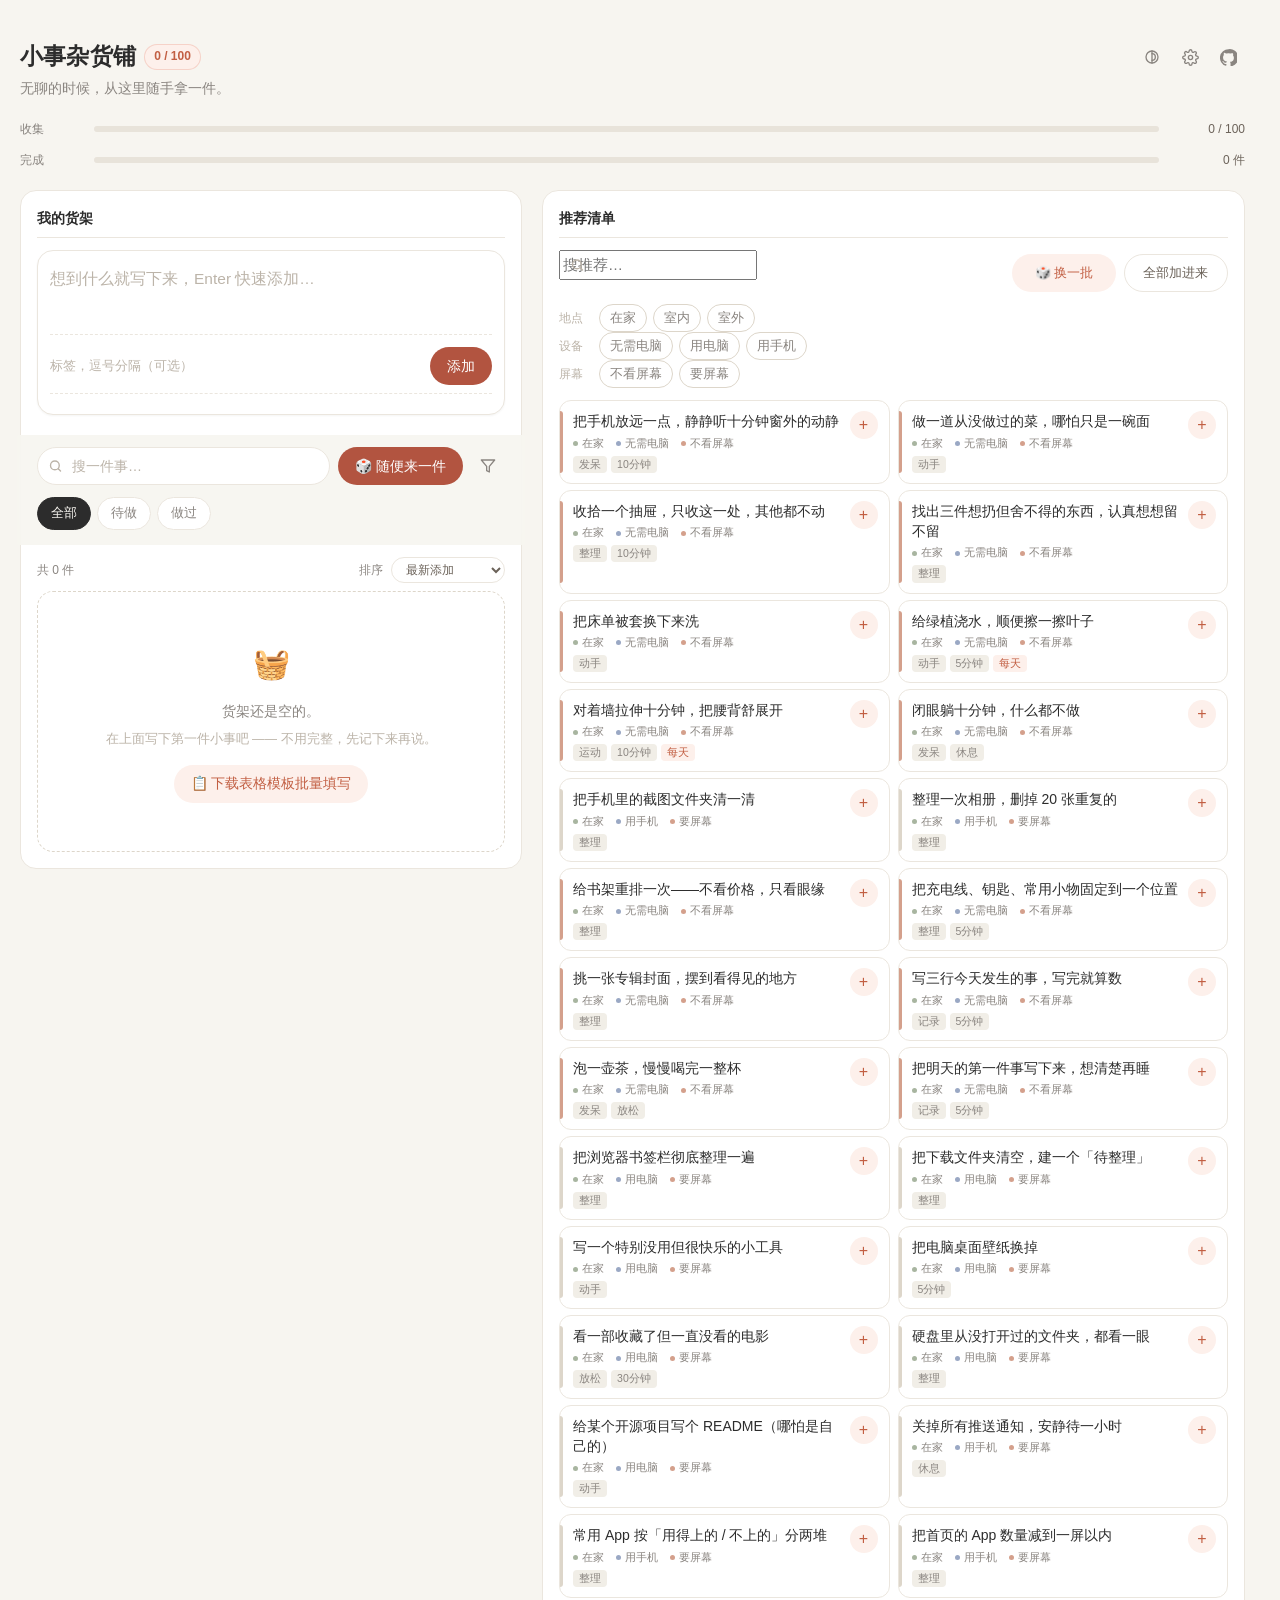
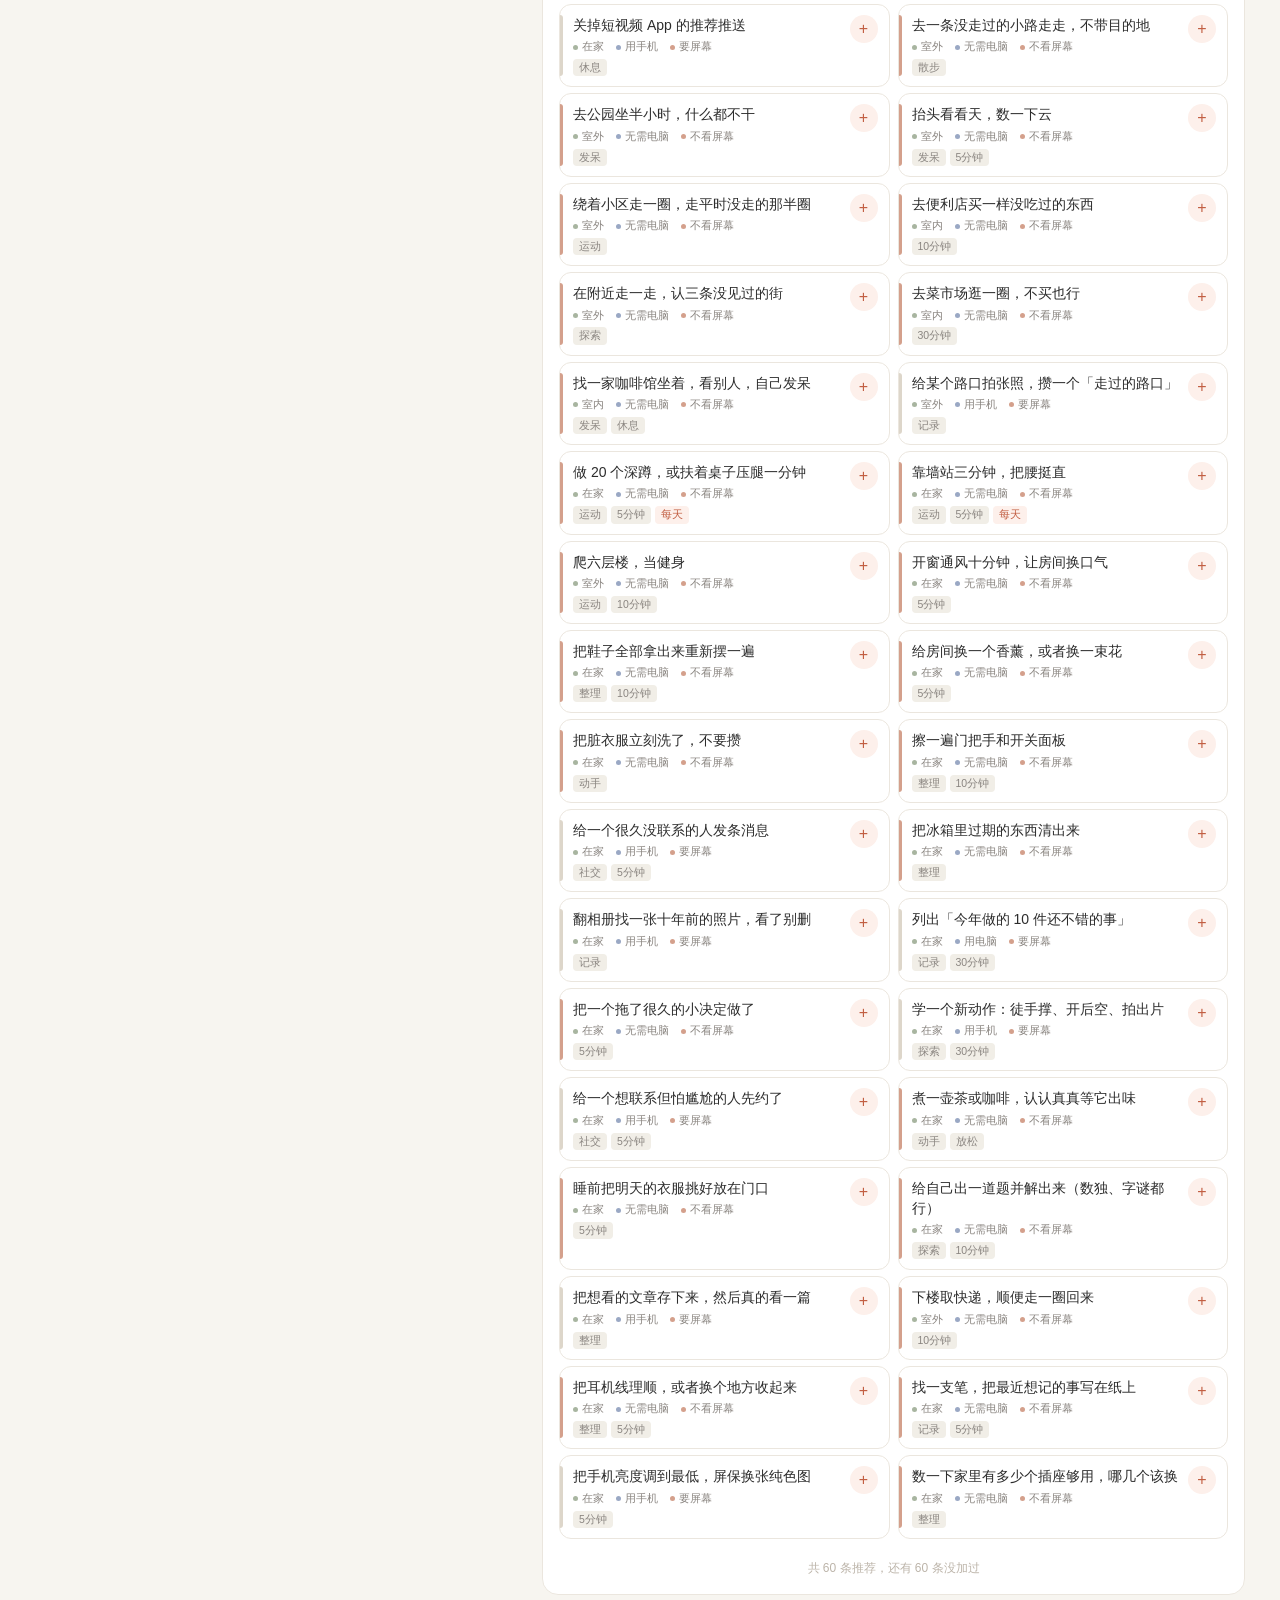
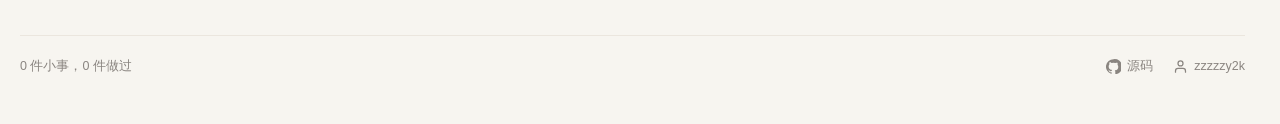
==== commit e8e4699f: "fix: 宽屏空间利用率——三档自适应 + 推荐清单两列 ## 之前的问题（实测数据） 1920 窗口左右留白 840px（44%），2560 留白 1480px（58%）—— 容器死死钉在 1080" ====
--- a/index.html
+++ b/index.html
@@ -755,7 +755,8 @@
    必须放在所有基础样式之后。CSS 按出现顺序生效，
    媒体查询写早了会被后面的基础样式覆盖掉。 */
 @media (min-width: 861px) {
-  .app { max-width: 1080px; }             /* 两栏并排，整体要放宽，否则每栏太窄 */
+  /* 容器随窗口放宽，但留边距 */
+  .app { max-width: 1440px; }
 
   .view-tabs { display: none; }           /* 分栏时不需要切页 */
   .sug-hero { display: none !important; } /* 大卡在窄栏里太占地方 */
@@ -763,7 +764,8 @@
 
   .split {
     display: grid;
-    grid-template-columns: 1fr 1fr;
+    /* 货架通常只有几十条，推荐有 60 条，所以推荐栏给宽一点 */
+    grid-template-columns: 5fr 7fr;
     align-items: start;
     gap: var(--s5);
   }
@@ -796,6 +798,60 @@
   .composer textarea { min-height: 40px; }
   .hint { display: none; }                /* 快捷键提示在分栏下是噪音 */
   .quick-tags { margin-top: var(--s2); padding-top: var(--s2); }
+
+  /* 筛选按钮别浪费横向空间：宽屏下强制排成一行 */
+  .attr-group { flex-wrap: nowrap; }
+  .attr-toggle { white-space: nowrap; }
+
+  /* 宽屏下推荐卡变宽。与其让一行只有 20 个字、右侧空 500px，
+     不如把推荐清单排成两列 —— 宽度真正用起来，一屏也能看双倍的条数。
+     注意：不用 CSS multi-column，因为那会变成「先读完左列再读右列」，
+     跟「从上往下逐条挑」的直觉不符。 */
+  .sug-list {
+    display: grid;
+    grid-template-columns: 1fr 1fr;
+    gap: 6px var(--s2);
+    align-content: start;
+  }
+  .sug-item { align-items: flex-start; }
+  .sug-text { flex: 1; min-width: 0; }
+
+  /* 宽屏下限制单条内容的行宽。卡片里的文字通常只有 10~20 字，
+     拉到 600px 会变成「字稀稀拉拉占一整行」，反而难看。 */
+  .card .text, .note { max-width: 40em; }
+
+  /* 宽屏下把工具条上提到搜索框那一行的右侧。
+     工具条在 HTML 里紧跟 .sug-search，所以负margin 的基准是确定的：
+     38px（输入框高）+ 12px（下方间距）刚好顶回搜索框所在行 */
+  .sug-toolbar .btn { flex: 0 1 auto; }
+  .sug-toolbar {
+    display: flex; justify-content: flex-end;
+    margin: calc(var(--s3) - 38px - var(--s3)) 0 var(--s3) 0;
+  }
+  .sug-toolbar .btn { min-width: 104px; }
+}
+
+  /* 工具条按钮不撑满，够点就行 */
+  .sug-toolbar .btn { flex: 0 1 auto; }
+  /* 宽屏下把工具条上提到搜索框那一行的右侧。
+     工具条在 HTML 里紧跟 .sug-search，所以负margin 的基准是确定的：
+     38px（输入框高）+ 12px（下方间距）刚好顶回搜索框所在行 */
+  .sug-toolbar {
+    display: flex; justify-content: flex-end;
+    margin: calc(var(--s3) - 38px - var(--s3)) 0 var(--s3) 0;
+  }
+  .sug-toolbar .btn { min-width: 104px; }
+}
+
+/* ---- 超宽屏（≥1440px）：继续放宽，把空间用起来 ---- */
+@media (min-width: 1440px) {
+  .app { max-width: 1680px; padding-left: var(--s6); padding-right: var(--s6); }
+}
+
+/* ---- 2K 及以上（≥1920px）：锁死宽度再居中 ----
+   再宽也不增加信息量，只会让字与字之间空得更远 */
+@media (min-width: 1920px) {
+  .app { max-width: 1720px; }
 }
 
 @media (max-width: 560px) {
@@ -956,11 +1012,6 @@
       </div>
     </div>
 
-    <!-- 分栏时用的一行小工具条：只给「换一批」，省得占一整块 -->
-    <div class="sug-toolbar">
-      <button class="btn accent" id="sugShuffleWide">🎲 换一批</button>
-      <button class="btn ghost" id="sugAddAllWide">全部加进来</button>
-    </div>
 
     <!-- 大卡轮换：只在窄屏出现。宽屏两栏并排时大卡太占地方，
          而且桌面上你有足够空间「挑」，不需要被「推荐」 -->
@@ -981,6 +1032,13 @@
         </svg>
         <input type="text" id="sugSearch" placeholder="搜推荐…" aria-label="搜索推荐清单">
       </div>
+    </div>
+
+    <!-- 分栏时用的一行小工具条。宽屏下移到搜索框右侧同一行（CSS 里改 margin 负值对齐），
+         窄屏下并入上面的介绍卡，不单独占行 -->
+    <div class="sug-toolbar" id="sugToolbar">
+      <button class="btn accent" id="sugShuffleWide">🎲 换一批</button>
+      <button class="btn ghost" id="sugAddAllWide">全部加进来</button>
     </div>
 
     <div class="sug-filters" id="sugFilters"></div>
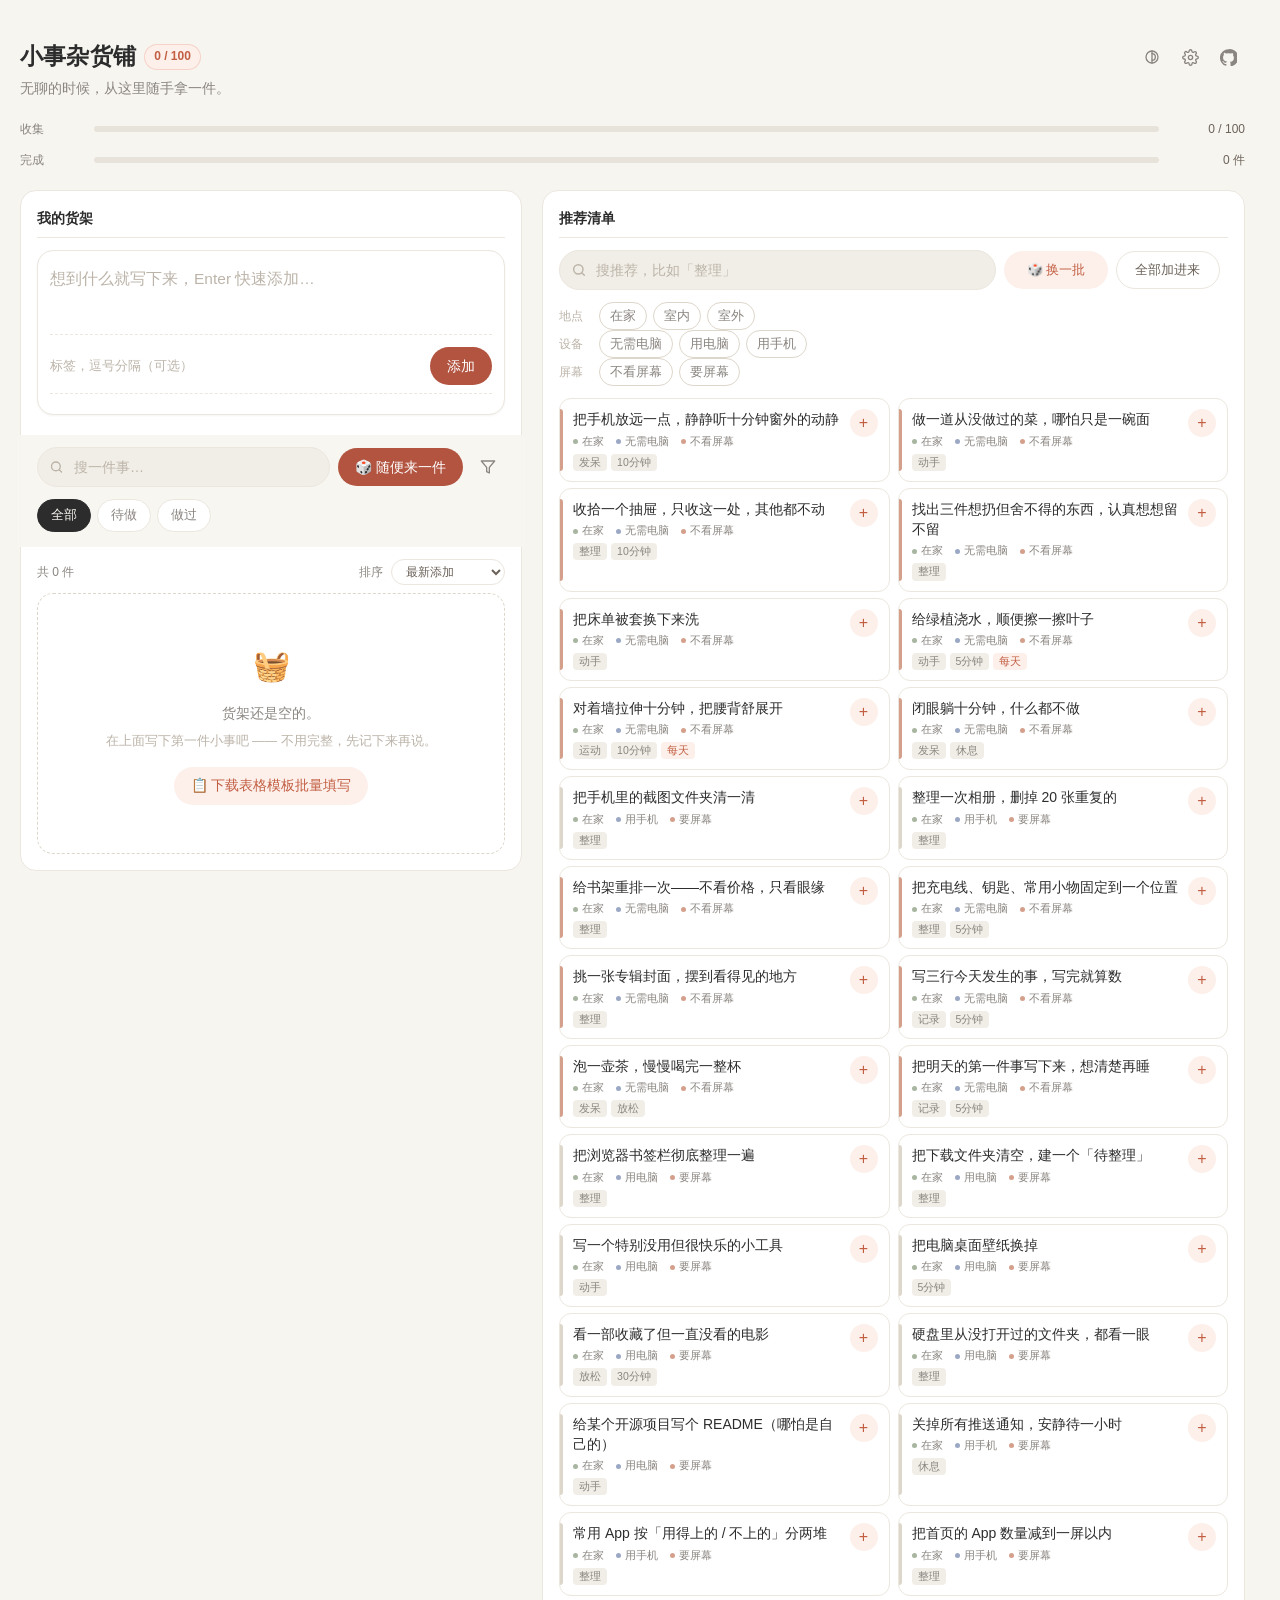
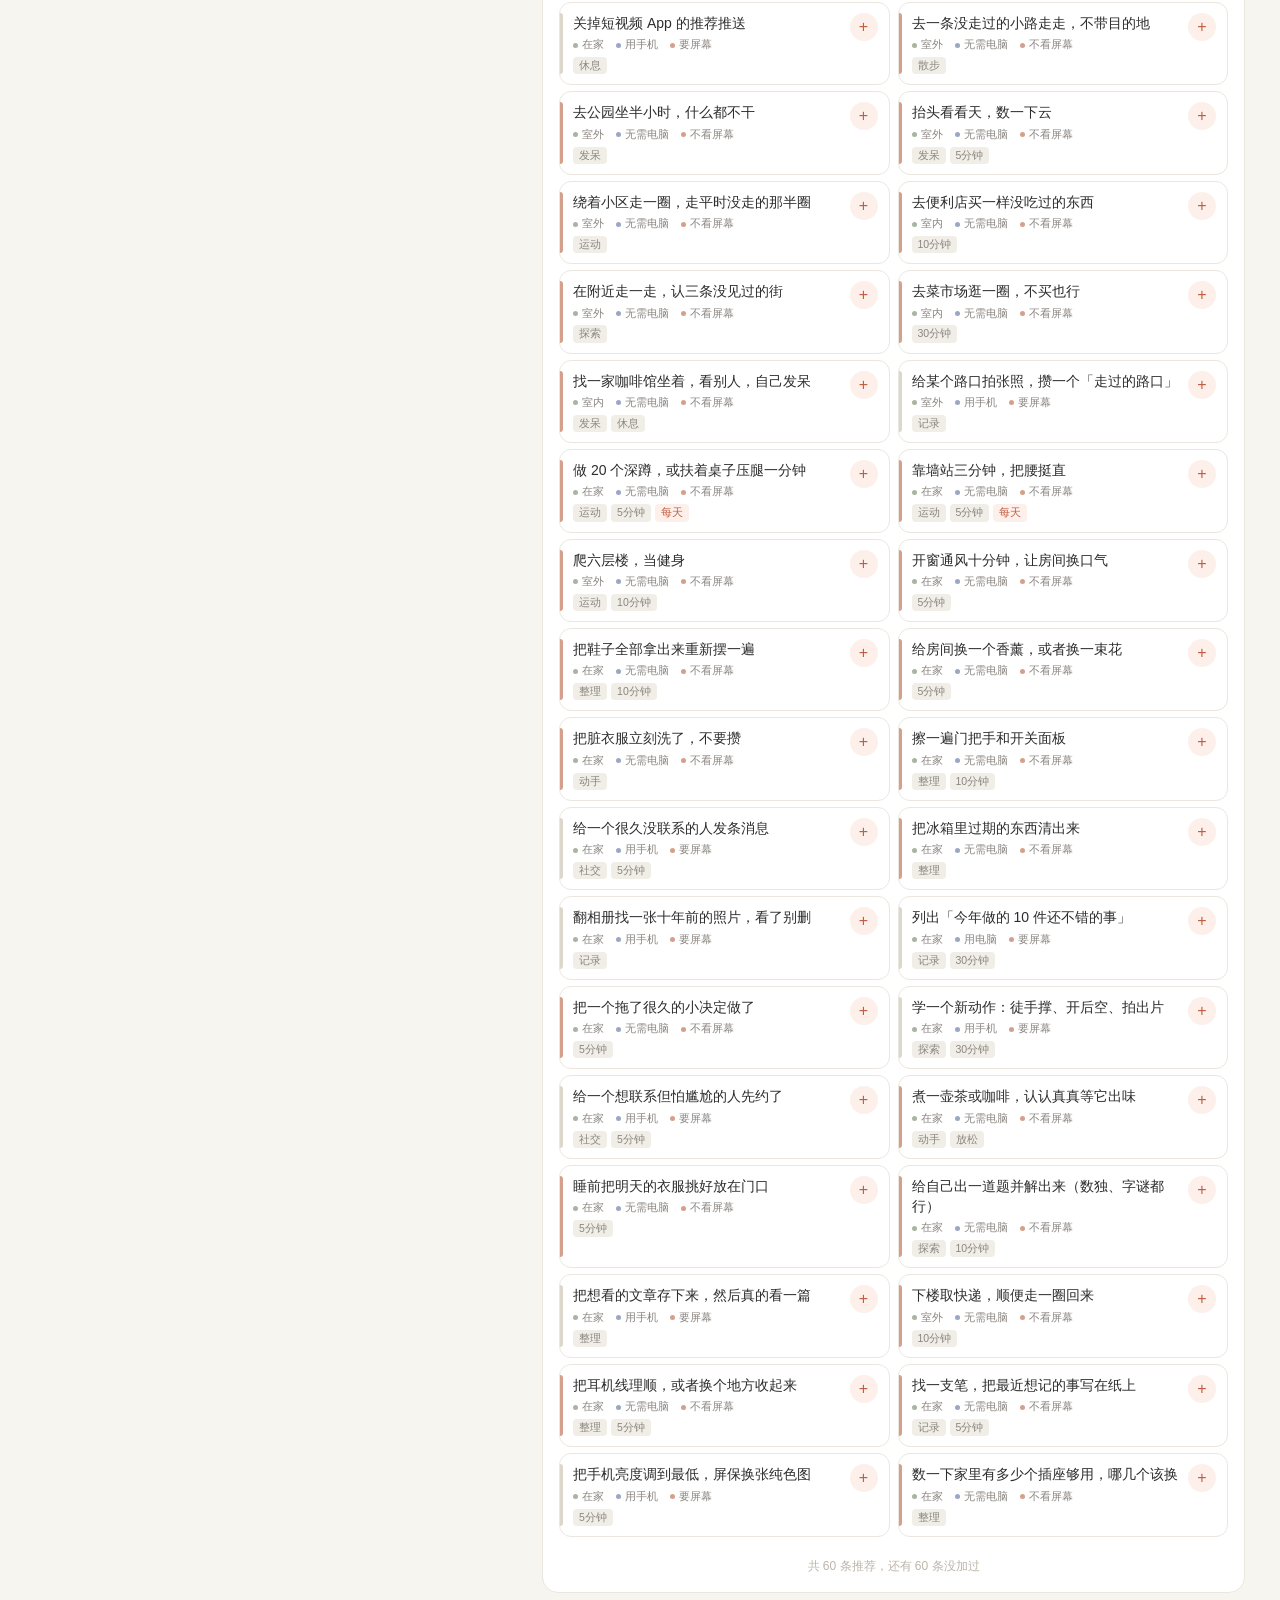
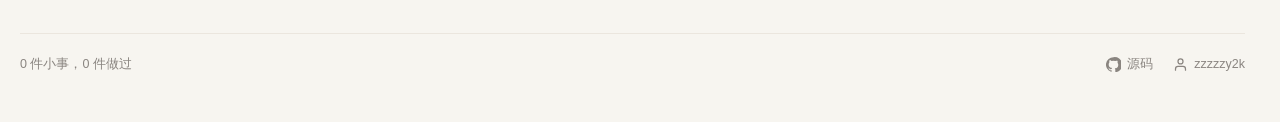
==== commit dfe409b6: "fix: 推荐清单搜索框样式重做 + 大卡视觉升级 + 修一处 CSS 结构 bug ## 根因：#sugSearch 压根没有样式规则 之前只有 #search 有 CSS，#sugSearch 走" ====
--- a/index.html
+++ b/index.html
@@ -298,21 +298,55 @@
 .toolbar.stuck { border-bottom-color: var(--border); }
 .toolbar-row { display: flex; gap: var(--s2); align-items: center; }
 
-.search-wrap { position: relative; flex: 1; min-width: 0; }
-.search-wrap svg { position: absolute; left: 11px; top: 50%; transform: translateY(-50%); color: var(--faint); pointer-events: none; }
-#search {
-  width: 100%; height: 38px; padding: 0 var(--s3) 0 34px;
+.search-wrap { position: relative; flex: 1; min-width: 0; display: flex; align-items: center; }
+.search-wrap svg { position: absolute; left: 12px; top: 50%; transform: translateY(-50%); color: var(--faint); pointer-events: none; transition: color var(--t-fast) var(--ease); }
+/* 两个搜索框（货架 / 推荐清单）共用一套样式。
+   之前只有 #search 有规则，#sugSearch 完全没有——渲染成浏览器默认的白底方角框。 */
+.search-input {
+  width: 100%; height: 40px; padding: 0 38px 0 36px;
   border-radius: var(--r-full); border: 1px solid var(--border);
-  background: var(--card); font-size: 14px; outline: none;
-  transition: border-color var(--t-fast) var(--ease), box-shadow var(--t-fast) var(--ease);
-}
-#search:focus { border-color: var(--accent); box-shadow: 0 0 0 3px var(--accent-soft); }
-#search::placeholder { color: var(--faint); }
+  background: var(--bg-sunk); color: var(--text);
+  font-size: 14px; outline: none;
+  transition: border-color var(--t-fast) var(--ease), box-shadow var(--t-fast) var(--ease), background var(--t-fast) var(--ease);
+  -webkit-appearance: none; appearance: none;
+}
+.search-input:hover { border-color: var(--border-2); }
+.search-input:focus {
+  border-color: var(--accent); background: var(--card);
+  box-shadow: 0 0 0 3px var(--accent-soft);
+}
+.search-wrap:focus-within svg { color: var(--accent); }
+.search-input::placeholder { color: var(--faint); }
+/* 清除按钮：只有有内容时才出现，替代浏览器自带的 ✕（那个在部分浏览器里不显示）。
+   用 visibility 而不是纯 opacity——这样它对读屏软件和自动化也是真正「消失」。 */
+.search-clear {
+  position: absolute; right: 6px;
+  width: 28px; height: 28px; border-radius: 50%;
+  display: flex; align-items: center; justify-content: center;
+  color: var(--faint); background: transparent; border: none;
+  cursor: pointer;
+  opacity: 0; visibility: hidden; pointer-events: none;
+  transition: opacity var(--t-fast) var(--ease), visibility var(--t-fast), color var(--t-fast) var(--ease), background var(--t-fast) var(--ease);
+}
+.search-wrap.has-value .search-clear { opacity: 1; visibility: visible; pointer-events: auto; }
+.search-clear:hover { background: var(--border); color: var(--text); }
+/* 命中数量：跟着搜索框走，比放在列表底部更即时。
+   宽屏下工具条会负margin 上提到同一行，所以给它垫个底色和左边距，避免跟按钮糊在一起 */
+.search-hits {
+  flex-shrink: 0; padding: 0 11px; height: 40px;
+  display: flex; align-items: center;
+  font-size: 12px; color: var(--text-2);
+  background: var(--bg-sunk); border: 1px solid var(--border);
+  border-radius: var(--r-full);
+  font-variant-numeric: tabular-nums; white-space: nowrap;
+}
+.search-hits:empty { display: none; }
 
 .btn {
   min-height: 38px; padding: 0 var(--s4); border-radius: var(--r-full);
   font-size: 14px; background: var(--bg-sunk); color: var(--text-2);
   border: 1px solid transparent;
+  display: inline-flex; align-items: center; justify-content: center;
   transition: all var(--t-fast) var(--ease); white-space: nowrap;
 }
 .btn:hover { background: color-mix(in srgb, var(--bg-sunk) 70%, var(--border)); }
@@ -378,11 +412,13 @@
 .sug-bulk { display: flex; gap: var(--s2); margin-top: var(--s3); flex-wrap: wrap; }
 .sug-bulk .btn { flex: 1; min-width: 118px; }
 
-/* 分栏时的一行小工具条（默认隐藏，宽屏才显示） */
-.sug-toolbar { display: none; gap: var(--s2); margin-bottom: var(--s3); }
+/* 分栏时的一行小工具条（默认隐藏，宽屏才显示）。
+   现在是 .sug-search 的子元素，宽屏时占 grid 第三列 */
+.sug-toolbar { display: none; gap: var(--s2); }
 .sug-toolbar .btn { flex: 1; min-width: 0; font-size: 13px; }
 
-.sug-search { margin-bottom: var(--s3); }
+/* 搜索行：输入框 + 命中数并排 */
+.sug-search { display: flex; align-items: center; gap: var(--s2); margin-bottom: var(--s3); }
 .sug-filters { margin-bottom: var(--s3); }
 
 /* ---------- 大卡轮换（仅窄屏） ---------- */
@@ -393,17 +429,41 @@
   margin-bottom: var(--s3); box-shadow: var(--sh-2);
   position: relative; overflow: hidden;
 }
-.sug-hero::after {                /* 右下角一块淡色圆，纯装饰 */
-  content: ''; position: absolute; right: -26px; bottom: -26px;
-  width: 100px; height: 100px; border-radius: 50%;
-  background: var(--accent-soft); opacity: .55; pointer-events: none;
+/* 左侧一道橙色竖条：跟紧凑卡的色条呼应，让大卡和列表视觉同源。
+   z-index 要高于 ::after 那个装饰圆，否则橙条中段会被盖掉发白。 */
+.sug-hero::before {
+  content: ''; position: absolute; left: 0; top: 0; bottom: 0;
+  width: 4px; background: var(--accent); z-index: 2;
+}
+.sug-hero::after {                /* 右下角一块淡色圆，纯装饰。压得很淡，别抢内容的戏 */
+  content: ''; position: absolute; right: -34px; bottom: -34px;
+  width: 104px; height: 104px; border-radius: 50%;
+  background: var(--accent-soft); opacity: .4; pointer-events: none;
 }
 .sug-hero > * { position: relative; z-index: 1; }
-.hero-idx { font-size: 10.5px; color: var(--faint); letter-spacing: .04em; margin-bottom: var(--s2); }
-.hero-text { font-size: 17.5px; line-height: 1.45; font-weight: 500; margin-bottom: var(--s3); }
+/* 序号做成小徽章，比一行灰字更利落 */
+.hero-idx {
+  display: inline-block;
+  font-size: 11px; color: var(--accent-deep); background: var(--accent-soft);
+  padding: 2px 9px; border-radius: var(--r-full);
+  letter-spacing: .02em; margin-bottom: var(--s3);
+  font-variant-numeric: tabular-nums;
+}
+.hero-text {
+  font-size: 19px; line-height: 1.45; font-weight: 600;
+  letter-spacing: -.01em; margin-bottom: var(--s3);
+  text-wrap: pretty;
+}
 .hero-meta { display: flex; align-items: center; gap: var(--s3); flex-wrap: wrap; }
+/* 主按钮占满宽度，「换一条」收成次要——大卡只有一个主动作 */
 .hero-acts { display: flex; gap: var(--s2); margin-top: var(--s4); }
-.hero-acts .btn { flex: 1; min-width: 0; }
+.hero-acts .btn { min-height: 42px; }
+.hero-acts #sugHeroAdd { flex: 1 1 auto; }
+.hero-acts #sugHeroSkip {
+  flex: 0 0 auto; padding: 0 var(--s4);
+  background: transparent; border-color: var(--border); color: var(--text-2);
+}
+.hero-acts #sugHeroSkip svg { display: block; margin-right: 5px; }
 
 /* ---------- 紧凑卡 ---------- */
 .sug-list { display: flex; flex-direction: column; gap: 6px; }
@@ -820,27 +880,20 @@
      拉到 600px 会变成「字稀稀拉拉占一整行」，反而难看。 */
   .card .text, .note { max-width: 40em; }
 
-  /* 宽屏下把工具条上提到搜索框那一行的右侧。
-     工具条在 HTML 里紧跟 .sug-search，所以负margin 的基准是确定的：
-     38px（输入框高）+ 12px（下方间距）刚好顶回搜索框所在行 */
-  .sug-toolbar .btn { flex: 0 1 auto; }
+  /* 宽屏下把「搜索框 + 命中数 + 工具条」排成一行三列。
+     原来用负 margin 把工具条上提，位置基准很脆——
+     一旦搜索框右边多了个命中数，两者就会重叠（实测确实撞了）。
+     改成 grid 各占一列，位置由布局保证，不靠算。 */
+  .sug-search {
+    display: grid;
+    grid-template-columns: 1fr auto auto;
+    align-items: center; gap: var(--s2);
+  }
   .sug-toolbar {
     display: flex; justify-content: flex-end;
-    margin: calc(var(--s3) - 38px - var(--s3)) 0 var(--s3) 0;
-  }
-  .sug-toolbar .btn { min-width: 104px; }
-}
-
-  /* 工具条按钮不撑满，够点就行 */
-  .sug-toolbar .btn { flex: 0 1 auto; }
-  /* 宽屏下把工具条上提到搜索框那一行的右侧。
-     工具条在 HTML 里紧跟 .sug-search，所以负margin 的基准是确定的：
-     38px（输入框高）+ 12px（下方间距）刚好顶回搜索框所在行 */
-  .sug-toolbar {
-    display: flex; justify-content: flex-end;
-    margin: calc(var(--s3) - 38px - var(--s3)) 0 var(--s3) 0;
-  }
-  .sug-toolbar .btn { min-width: 104px; }
+    margin: 0;
+  }
+  .sug-toolbar .btn { flex: 0 1 auto; min-width: 104px; }
 }
 
 /* ---- 超宽屏（≥1440px）：继续放宽，把空间用起来 ---- */
@@ -956,7 +1009,12 @@
         <svg width="15" height="15" viewBox="0 0 24 24" fill="none" stroke="currentColor" stroke-width="2.2" stroke-linecap="round" aria-hidden="true">
           <circle cx="11" cy="11" r="7"></circle><path d="M20 20l-3.5-3.5"></path>
         </svg>
-        <input type="text" id="search" placeholder="搜一件事…" aria-label="搜索">
+        <input type="text" id="search" class="search-input" placeholder="搜一件事…" aria-label="搜索">
+        <button class="search-clear" type="button" aria-label="清空搜索" tabindex="-1">
+          <svg width="14" height="14" viewBox="0 0 24 24" fill="none" stroke="currentColor" stroke-width="2.4" stroke-linecap="round" aria-hidden="true">
+            <path d="M6 6l12 12M18 6L6 18"></path>
+          </svg>
+        </button>
       </div>
       <button class="btn primary" id="randomBtn" title="随机来一件 (R)">🎲 随便来一件</button>
       <button class="icon-btn" id="attrBtn" title="按属性筛选" aria-label="按属性筛选" aria-pressed="false">
@@ -1021,24 +1079,36 @@
       <div class="hero-meta" id="sugHeroMeta"></div>
       <div class="hero-acts">
         <button class="btn primary" id="sugHeroAdd">＋ 加进货架</button>
-        <button class="btn ghost" id="sugHeroSkip">🎲 换一条</button>
+        <button class="btn" id="sugHeroSkip">
+          <svg width="15" height="15" viewBox="0 0 24 24" fill="none" stroke="currentColor" stroke-width="2" stroke-linecap="round" stroke-linejoin="round" aria-hidden="true">
+            <rect x="3" y="3" width="18" height="18" rx="4"></rect>
+            <path d="M8 8h8M8 12h5M8 16h3"></path>
+          </svg>
+          换一条
+        </button>
       </div>
     </div>
 
+    <!-- 搜索行。宽屏时这三块（搜索框 / 命中数 / 工具条）排成 grid 同一行，
+         窄屏时工具条隐藏（按钮并入上面的介绍卡），剩下两块仍是 flex 一行 -->
     <div class="sug-search">
-      <div class="search-wrap">
-        <svg width="15" height="15" viewBox="0 0 24 24" fill="none" stroke="currentColor" stroke-width="2.2" stroke-linecap="round" aria-hidden="true">
+      <div class="search-wrap" id="sugSearchWrap">
+        <svg width="16" height="16" viewBox="0 0 24 24" fill="none" stroke="currentColor" stroke-width="2.2" stroke-linecap="round" aria-hidden="true">
           <circle cx="11" cy="11" r="7"></circle><path d="M20 20l-3.5-3.5"></path>
         </svg>
-        <input type="text" id="sugSearch" placeholder="搜推荐…" aria-label="搜索推荐清单">
+        <input type="text" id="sugSearch" class="search-input" placeholder="搜推荐，比如「整理」" aria-label="搜索推荐清单">
+        <button class="search-clear" type="button" aria-label="清空搜索" tabindex="-1">
+          <svg width="14" height="14" viewBox="0 0 24 24" fill="none" stroke="currentColor" stroke-width="2.4" stroke-linecap="round" aria-hidden="true">
+            <path d="M6 6l12 12M18 6L6 18"></path>
+          </svg>
+        </button>
       </div>
-    </div>
-
-    <!-- 分栏时用的一行小工具条。宽屏下移到搜索框右侧同一行（CSS 里改 margin 负值对齐），
-         窄屏下并入上面的介绍卡，不单独占行 -->
-    <div class="sug-toolbar" id="sugToolbar">
-      <button class="btn accent" id="sugShuffleWide">🎲 换一批</button>
-      <button class="btn ghost" id="sugAddAllWide">全部加进来</button>
+      <span class="search-hits" id="sugHits" aria-live="polite"></span>
+
+      <div class="sug-toolbar" id="sugToolbar">
+        <button class="btn accent" id="sugShuffleWide">🎲 换一批</button>
+        <button class="btn ghost" id="sugAddAllWide">全部加进来</button>
+      </div>
     </div>
 
     <div class="sug-filters" id="sugFilters"></div>
@@ -2559,7 +2629,10 @@
   function visibleSuggestions() {
     var q = ui.sugSearch.trim().toLowerCase();
     return SUGGESTIONS.filter(function (s) {
-      if (q && (s.text + ' ' + s.tags.join(' ')).toLowerCase().indexOf(q) === -1) return false;
+      // 搜索范围包含属性值。界面上「不看屏幕」「用电脑」都是可见的筛选维度，
+      // 用户搜「屏幕」却一条都搜不到会以为坏了。
+      var hay = (s.text + ' ' + (s.tags || []).join(' ') + ' ' + attrText(s.attrs)).toLowerCase();
+      if (q && hay.indexOf(q) === -1) return false;
       for (var k in ui.attrs) {
         if (!Object.prototype.hasOwnProperty.call(ui.attrs, k)) continue;
         if (!ui.attrs[k]) continue;
@@ -2567,6 +2640,16 @@
       }
       return true;
     });
+  }
+
+  /** 把 {place:'在家', screen:'不看屏幕'} 拍平成 '在家 不看屏幕'，供搜索匹配 */
+  function attrText(attrs) {
+    if (!attrs) return '';
+    var out = [];
+    for (var k in attrs) {
+      if (Object.prototype.hasOwnProperty.call(attrs, k) && attrs[k]) out.push(attrs[k]);
+    }
+    return out.join(' ');
   }
 
   function renderSugFilters() {
@@ -2640,6 +2723,8 @@
         '<p class="small">换个条件，或者直接在自己的货架里写一条。</p>';
       list.appendChild(li);
       if (foot) foot.textContent = '';
+      var hits0 = $('sugHits');
+      if (hits0) hits0.textContent = '0 / ' + SUGGESTIONS.length;
       return;
     }
 
@@ -2692,9 +2777,16 @@
     });
     list.appendChild(frag);
 
+    var left = SUGGESTIONS.filter(function (s) { return !inShelf(s.text); }).length;
     if (foot) {
-      var left = SUGGESTIONS.filter(function (s) { return !inShelf(s.text); }).length;
       foot.textContent = '共 ' + SUGGESTIONS.length + ' 条推荐，还有 ' + left + ' 条没加过';
+    }
+
+    // 搜索框右侧的命中数。只在搜索/筛选生效时显示，否则那只是常驻噪音
+    var hits = $('sugHits');
+    if (hits) {
+      var filtering = !!ui.sugSearch.trim() || ATTR_GROUPS.some(function (g) { return ui.attrs[g.key]; });
+      hits.textContent = filtering ? (shown.length + ' / ' + SUGGESTIONS.length) : '';
     }
   }
 
@@ -2714,15 +2806,17 @@
     var s = SUGGESTIONS[heroIdx];
     var left = SUGGESTIONS.filter(function (x) { return !inShelf(x.text); }).length;
 
-    $('sugHeroIdx').textContent = '第 ' + (heroIdx + 1) + ' / ' + SUGGESTIONS.length
-      + ' 条 · 还剩 ' + left + ' 条没加过';
+    // 徽章只留最有用的一层信息：还剩多少。加过的条数放在页脚就够了
+    $('sugHeroIdx').textContent = left > 0
+      ? (heroIdx + 1) + ' / ' + SUGGESTIONS.length + ' · 还剩 ' + left + ' 条'
+      : '都加过了';
     $('sugHeroText').textContent = s.text;
     $('sugHeroMeta').innerHTML = '';
     $('sugHeroMeta').appendChild(attrDotsEl(s.attrs));
 
     var btn = $('sugHeroAdd');
     var isIn = inShelf(s.text);
-    btn.textContent = isIn ? '✓ 已加入' : '＋ 加进货架';
+    btn.textContent = isIn ? '✓ 已在货架' : '＋ 加进货架';
     btn.disabled = isIn;
   }
 
@@ -2863,6 +2957,7 @@
     randomId = null;
     ui.filter = 'all'; ui.tag = null; ui.search = '';
     $('search').value = '';
+    syncSearchAffordance($('search').parentNode, $('search'));
 
     // 清掉「已备份时间」，因为数据已经没了；顺便清掉免打扰标记
     try {
@@ -2906,8 +3001,10 @@
   $('search').addEventListener('input', function (e) {
     clearTimeout(searchTimer);
     var v = e.target.value;
+    syncSearchAffordance($('search').parentNode, $('search'));
     searchTimer = setTimeout(function () { ui.search = v; renderList(); }, 140);
   });
+  bindSearchClear($('search').parentNode, $('search'), function (v) { ui.search = v; renderList(); });
 
   $('randomBtn').onclick = pickRandom;
   $('randomAgain').onclick = pickRandom;
@@ -2977,8 +3074,40 @@
   $('sugSearch').addEventListener('input', function (e) {
     clearTimeout(sugTimer);
     var v = e.target.value;
+    syncSearchAffordance($('sugSearchWrap'), $('sugSearch'));
     sugTimer = setTimeout(function () { ui.sugSearch = v; renderSugList(); }, 140);
   });
+  bindSearchClear($('sugSearchWrap'), $('sugSearch'), function (v) { ui.sugSearch = v; renderSugList(); });
+
+  /* 搜索框的「有内容就显示 ✕」状态。
+     两个搜索框共用这套，_set 直接写 DOM 不触发 input 事件，避免回环。 */
+  function syncSearchAffordance(wrap, input) {
+    if (!wrap || !input) return;
+    wrap.classList.toggle('has-value', !!input.value);
+  }
+  function bindSearchClear(wrap, input, onChange) {
+    if (!wrap || !input) return;
+    var btn = wrap.querySelector('.search-clear');
+    if (!btn) return;
+    btn.onclick = function () {
+      input.value = '';
+      syncSearchAffordance(wrap, input);
+      onChange('');
+      input.focus();
+    };
+    // Esc 清空（输入框里按 Esc 是最自然的）
+    input.addEventListener('keydown', function (e) {
+      if (e.key === 'Escape' && input.value) {
+        e.stopPropagation();
+        input.value = '';
+        syncSearchAffordance(wrap, input);
+        onChange('');
+      }
+    });
+    input.addEventListener('search', function () {
+      syncSearchAffordance(wrap, input);
+    });
+  }
 
   $('tplBtn').onclick = downloadTemplate;
   $('csvOutBtn').onclick = exportCSV;
